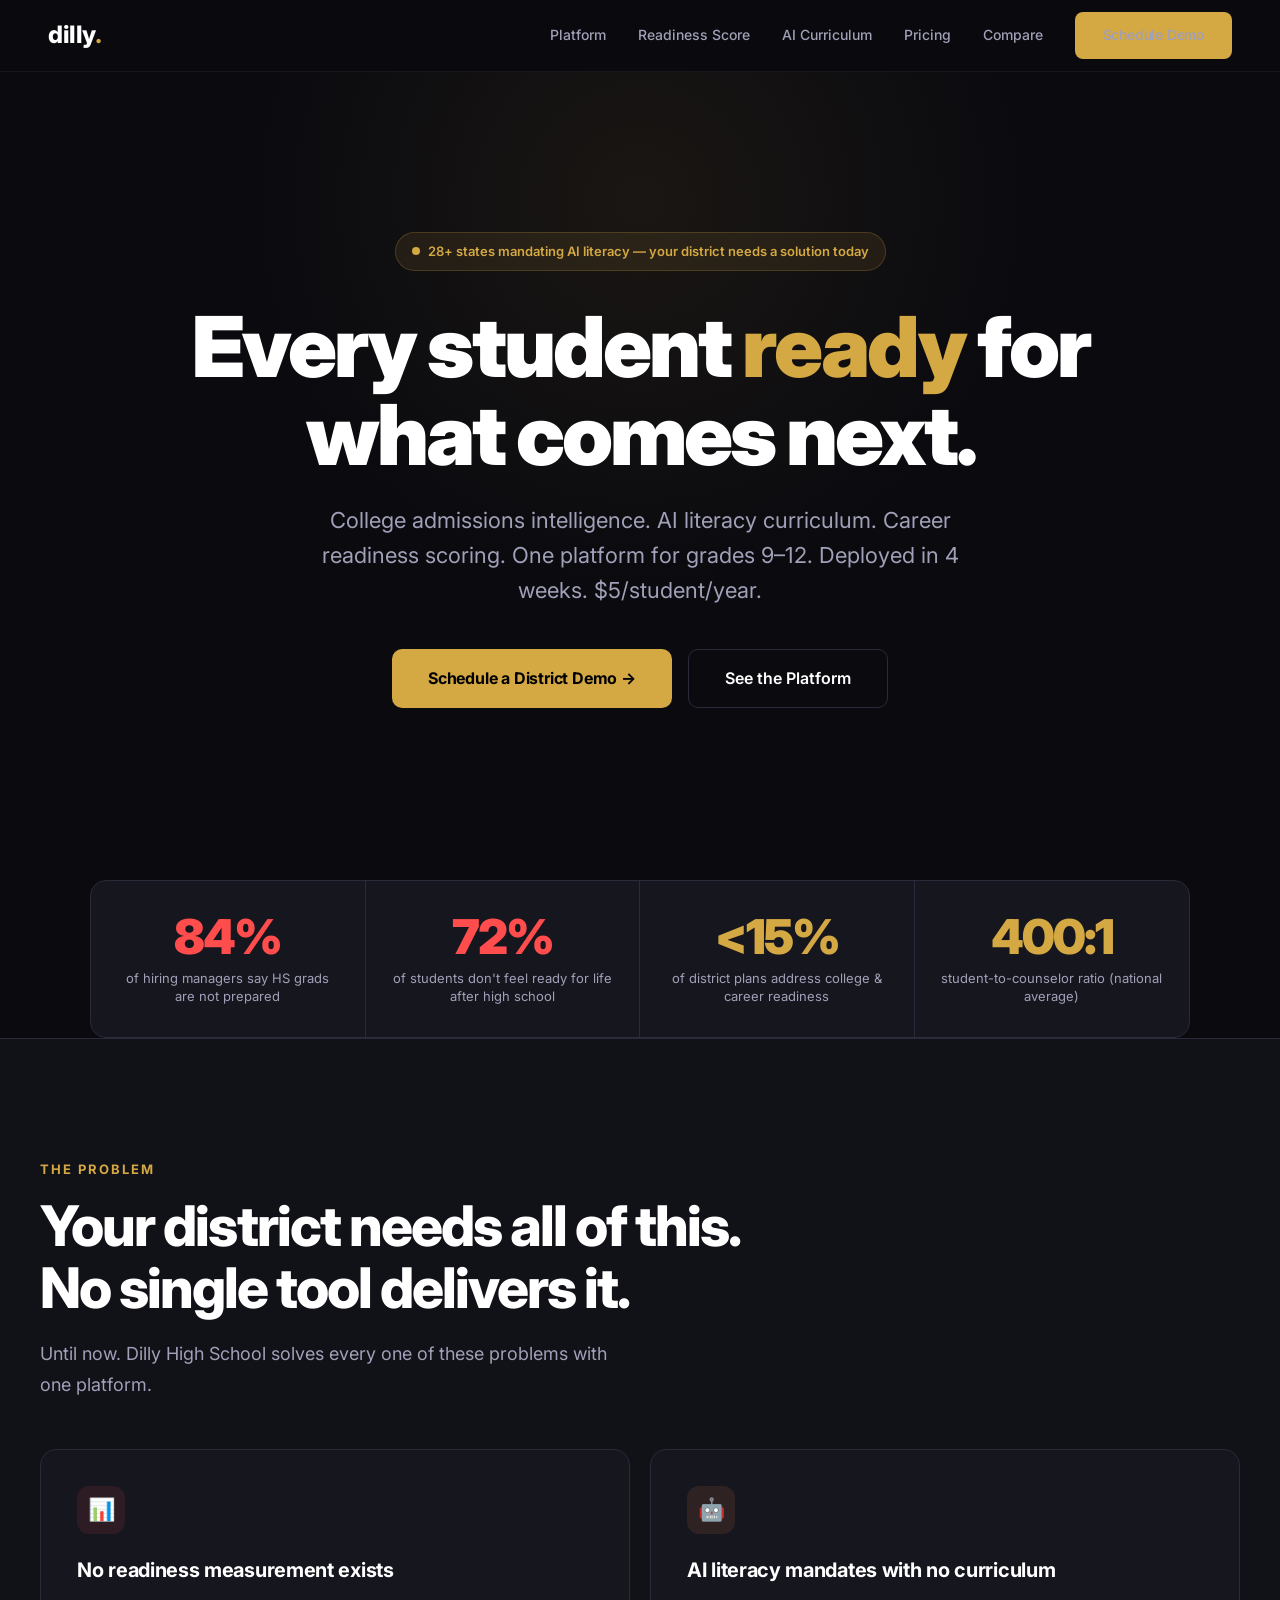
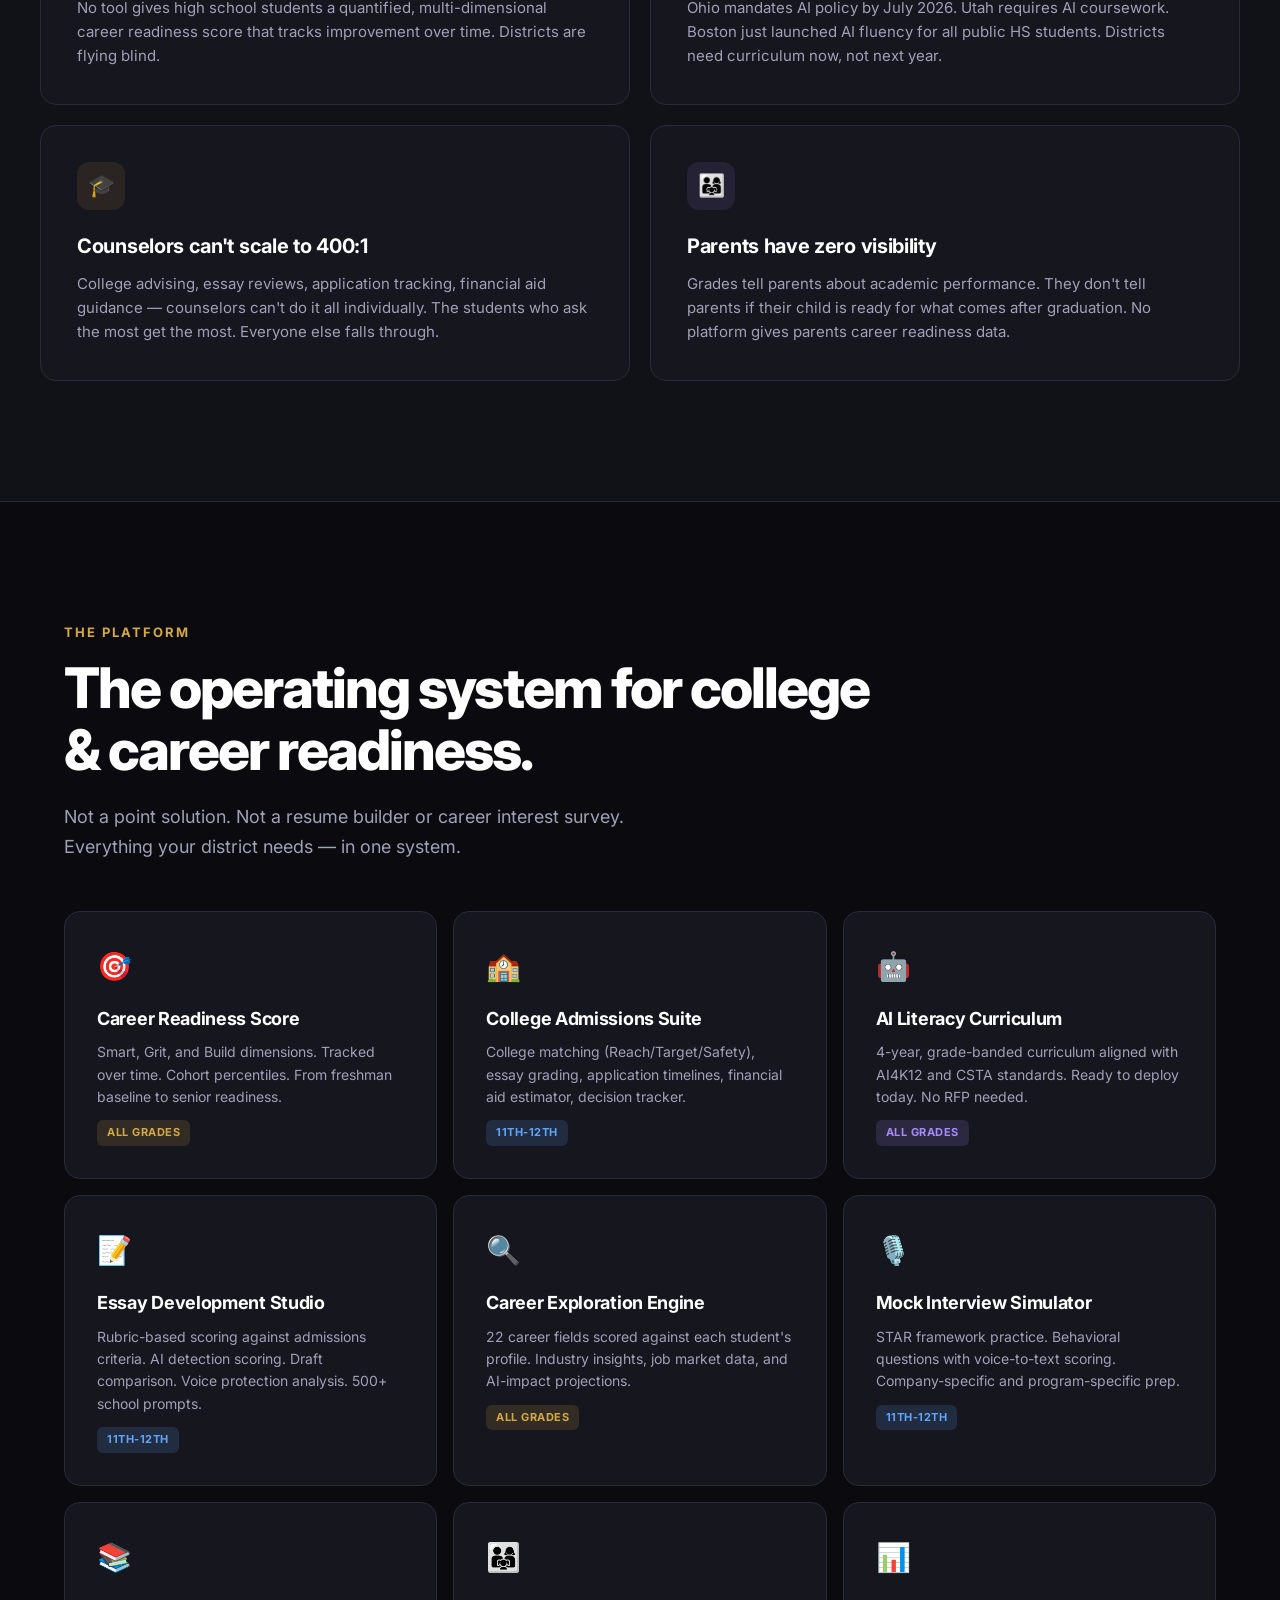
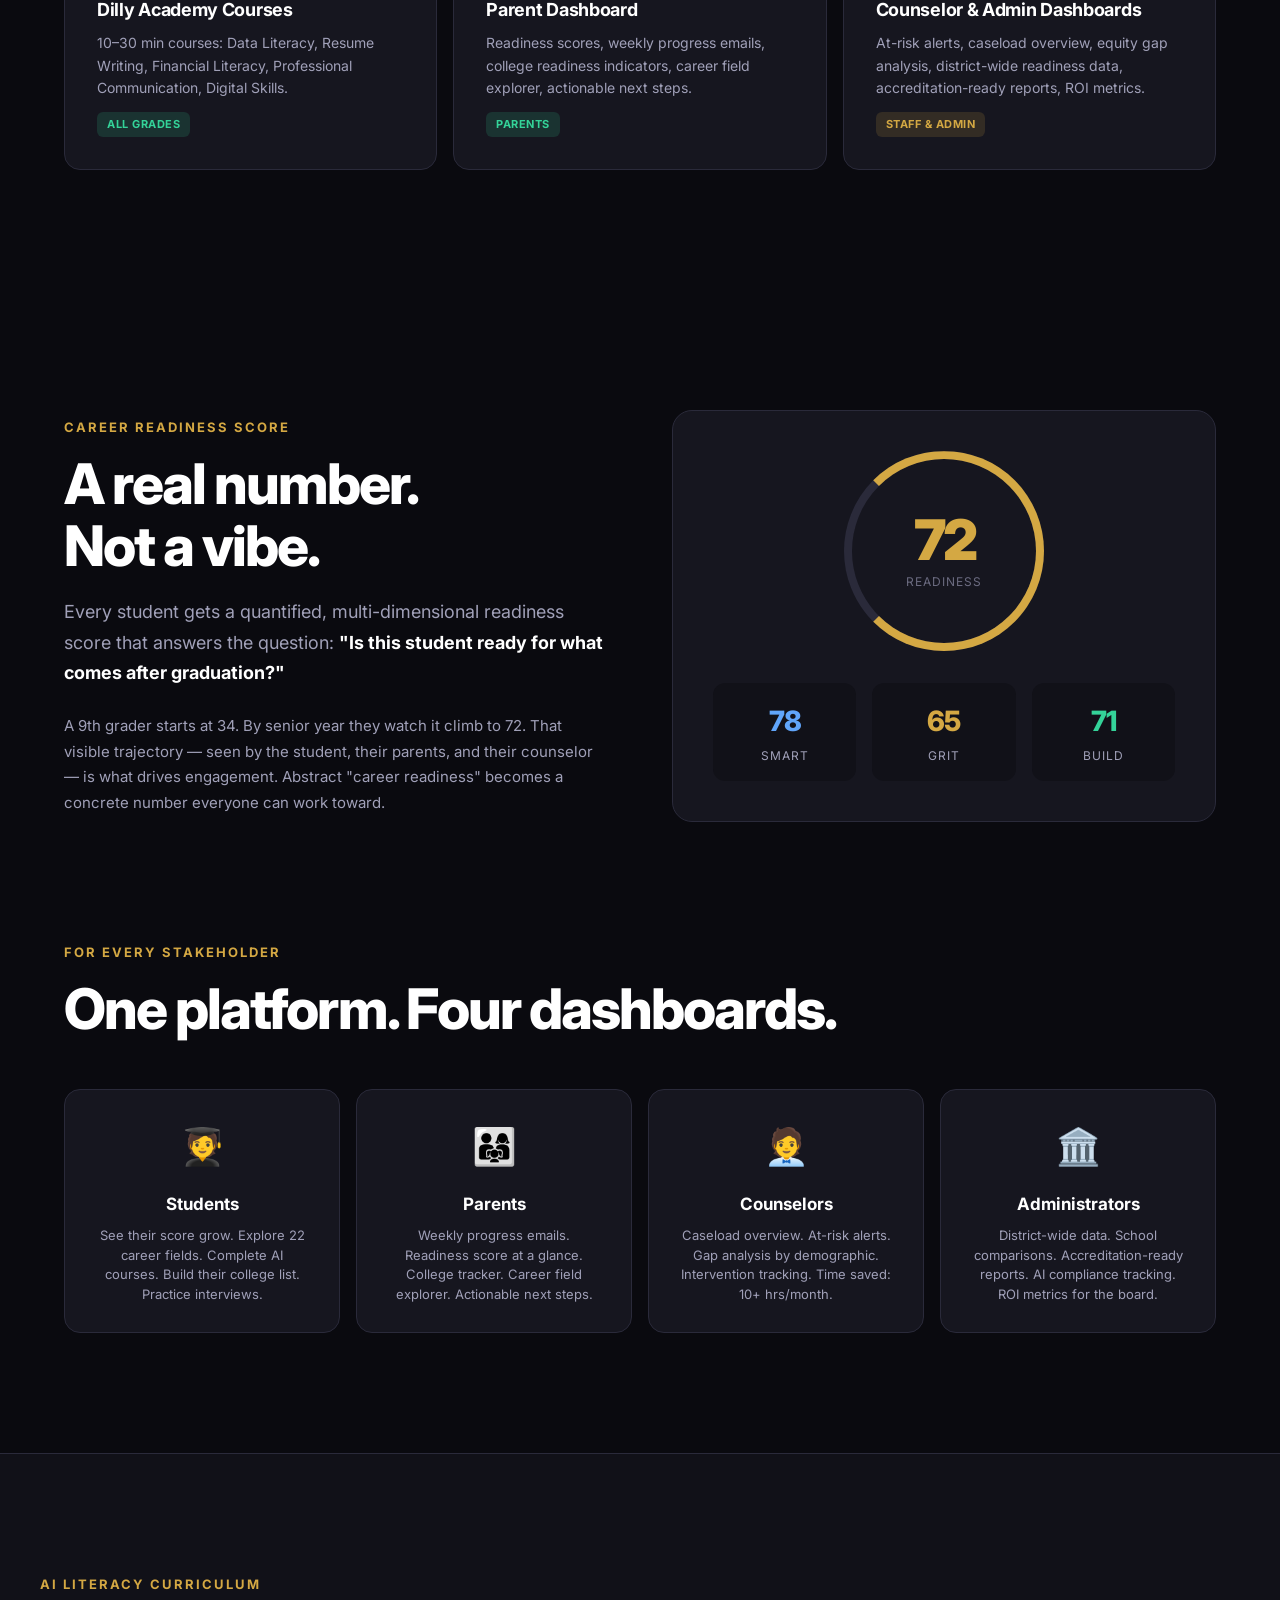
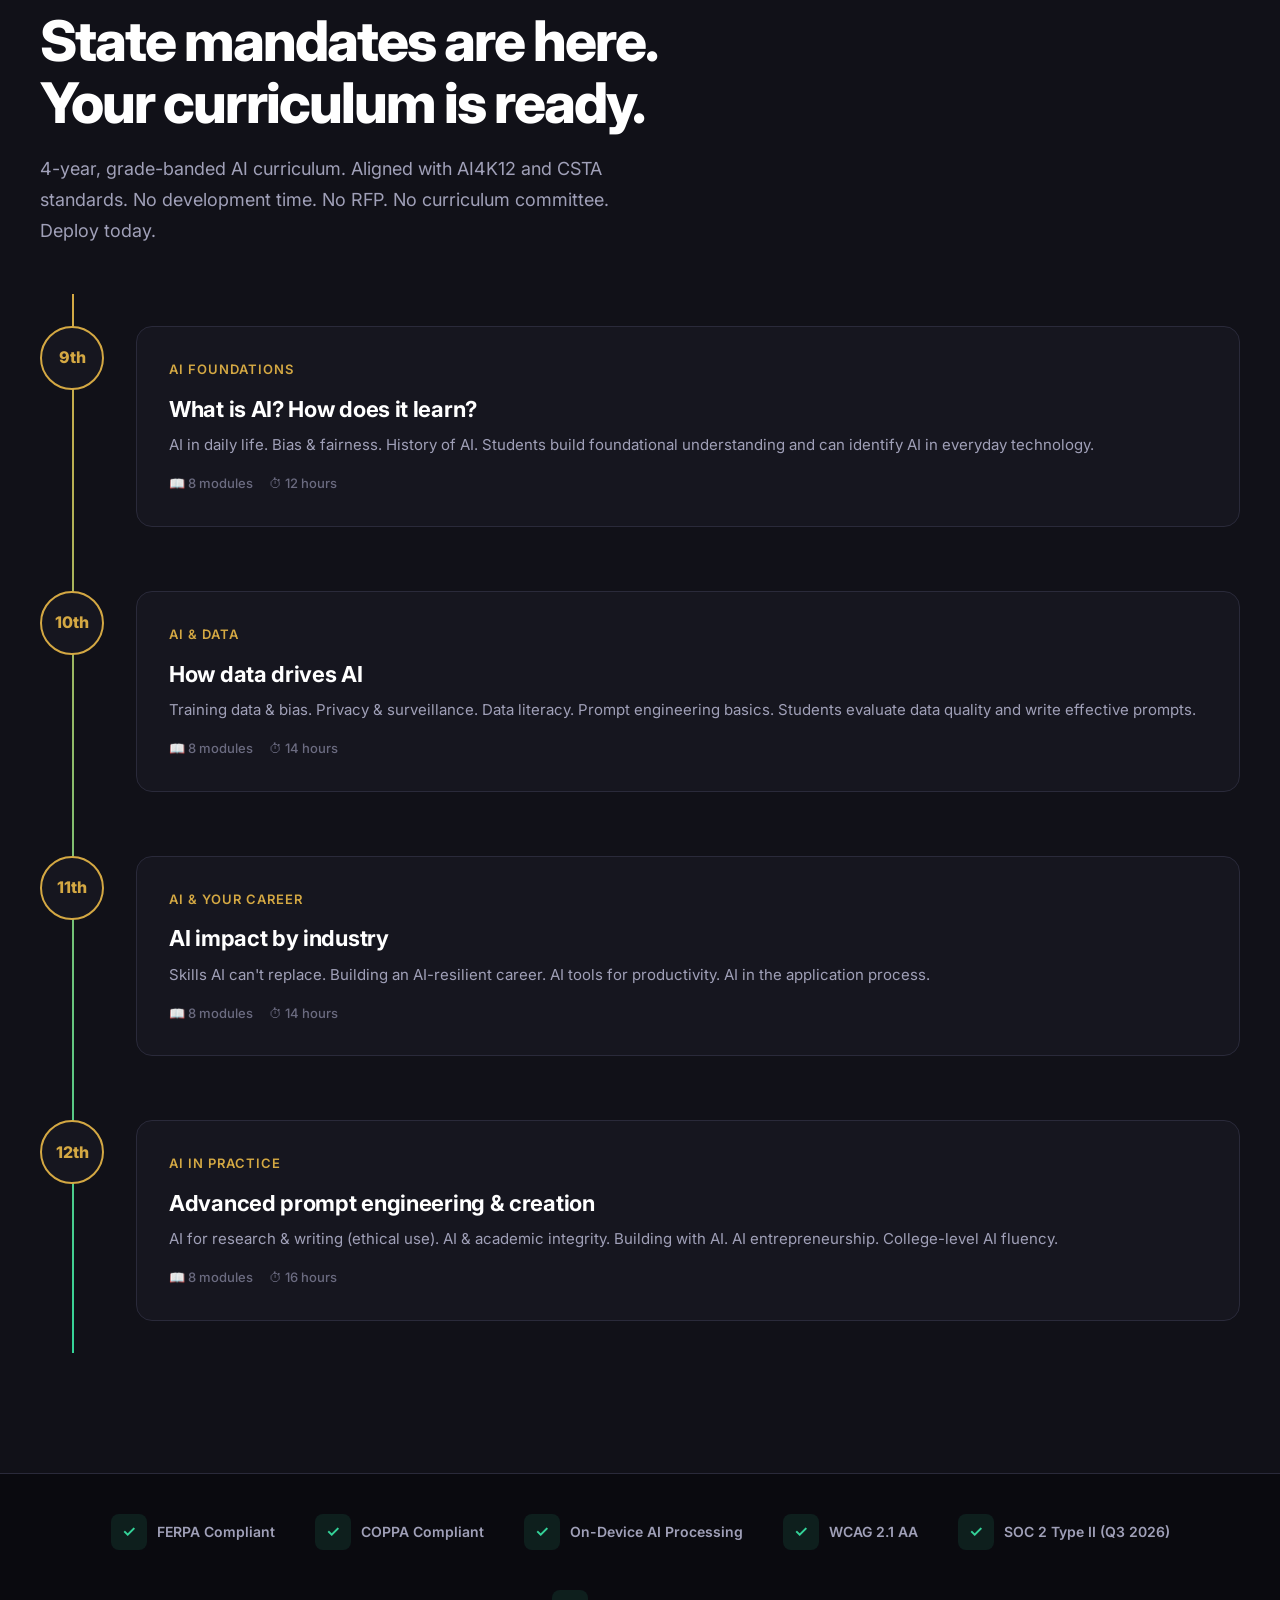
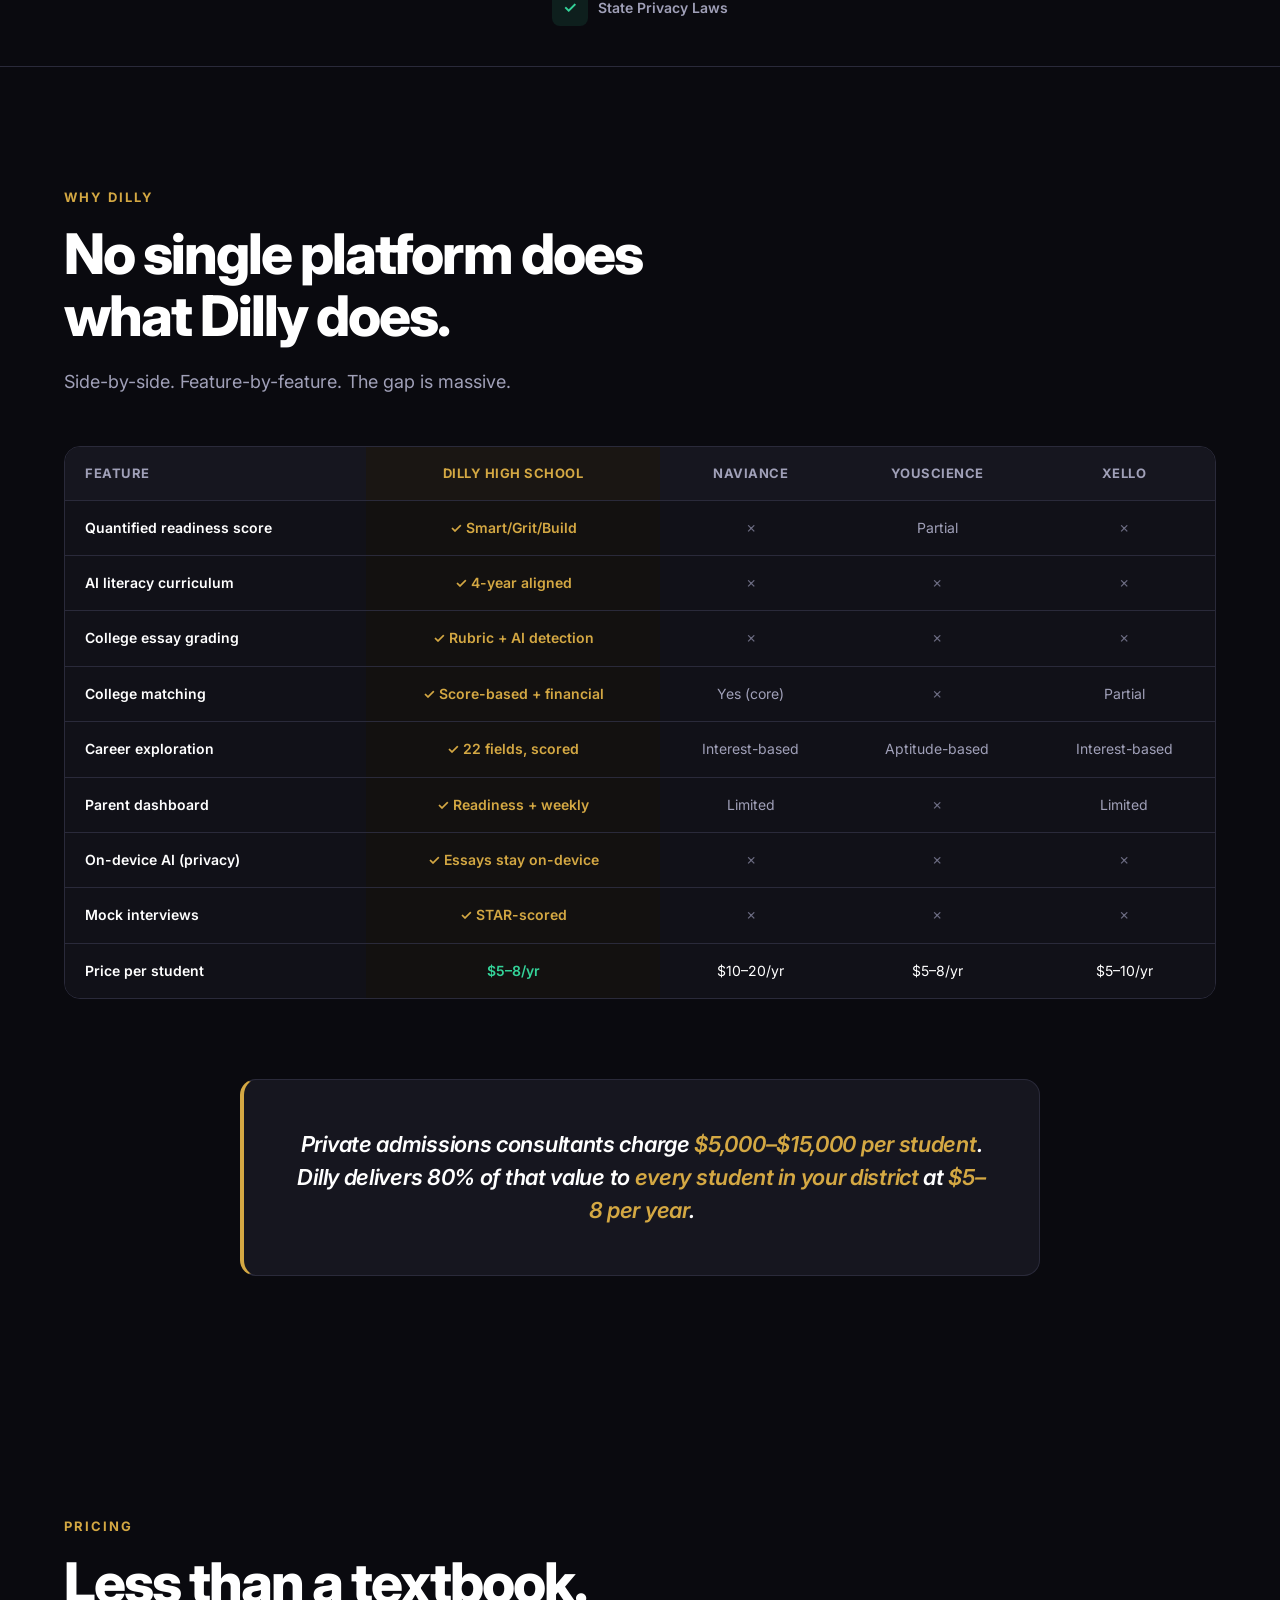
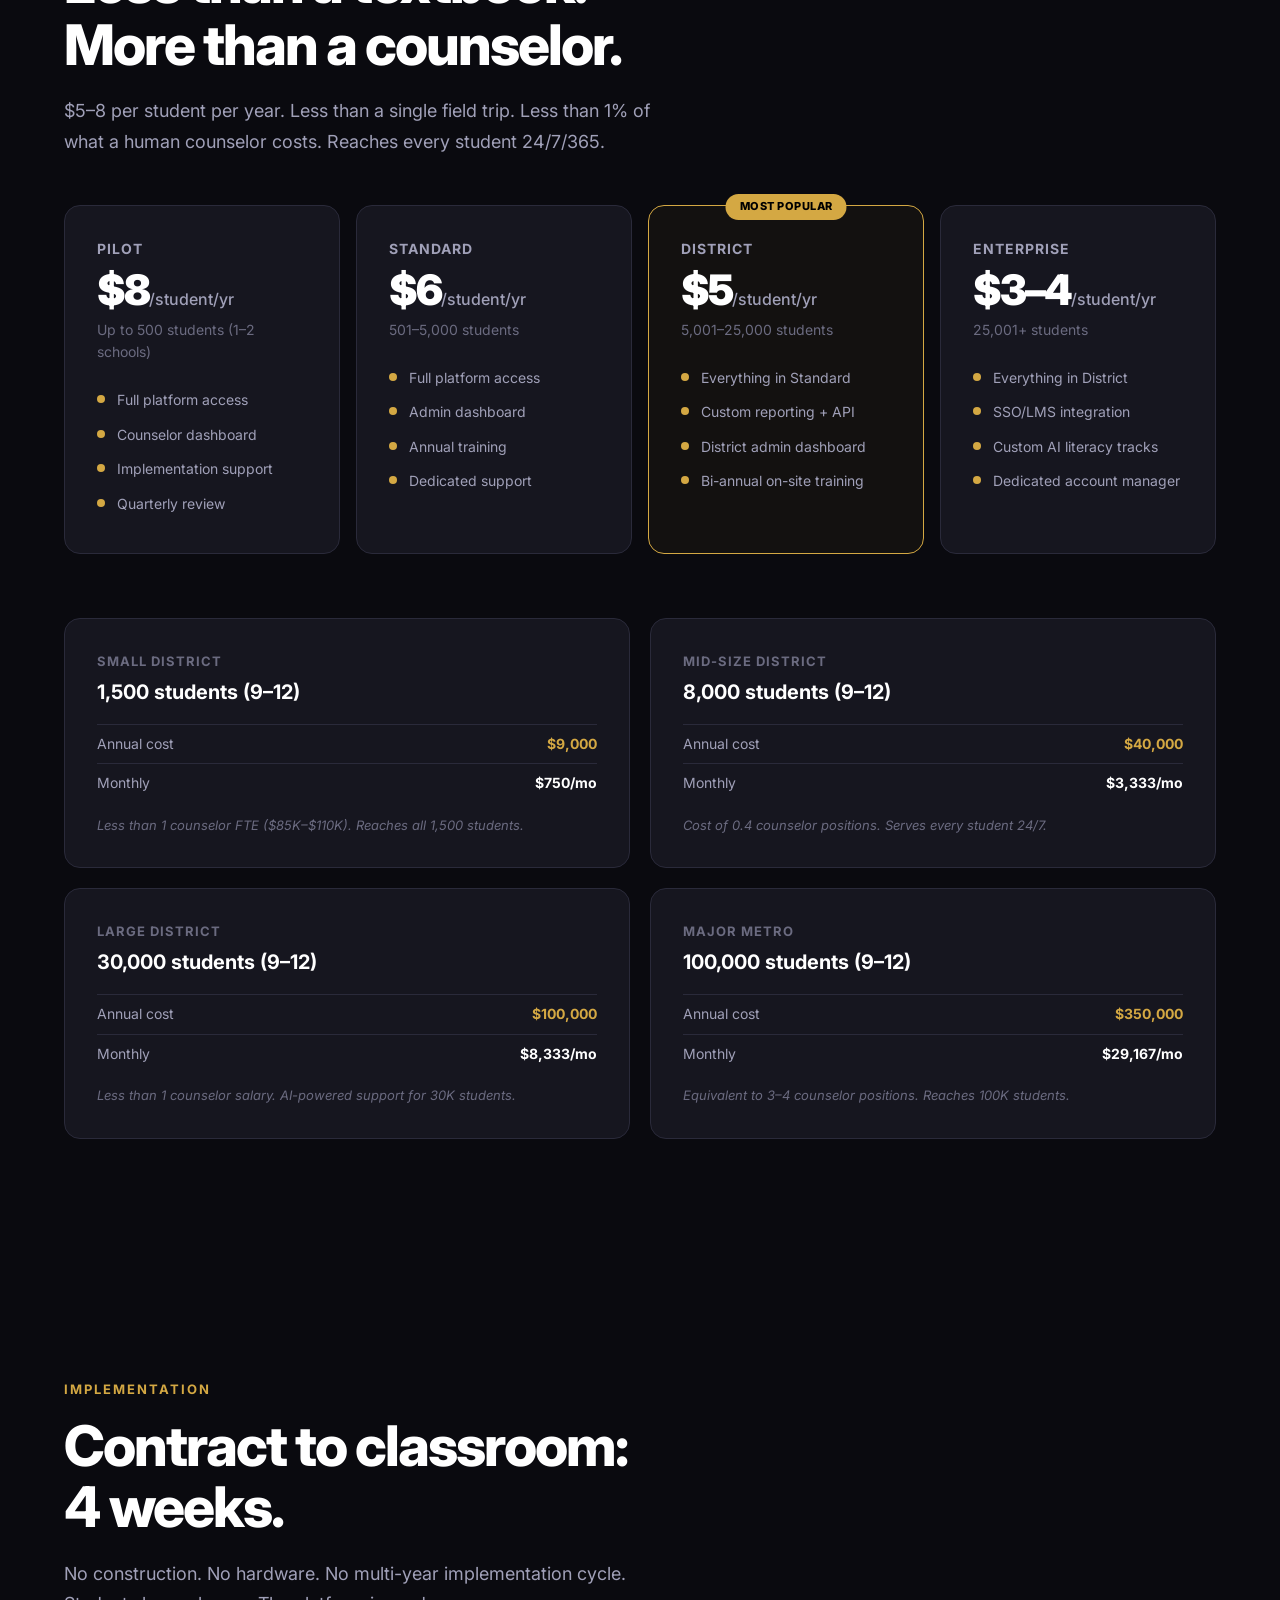
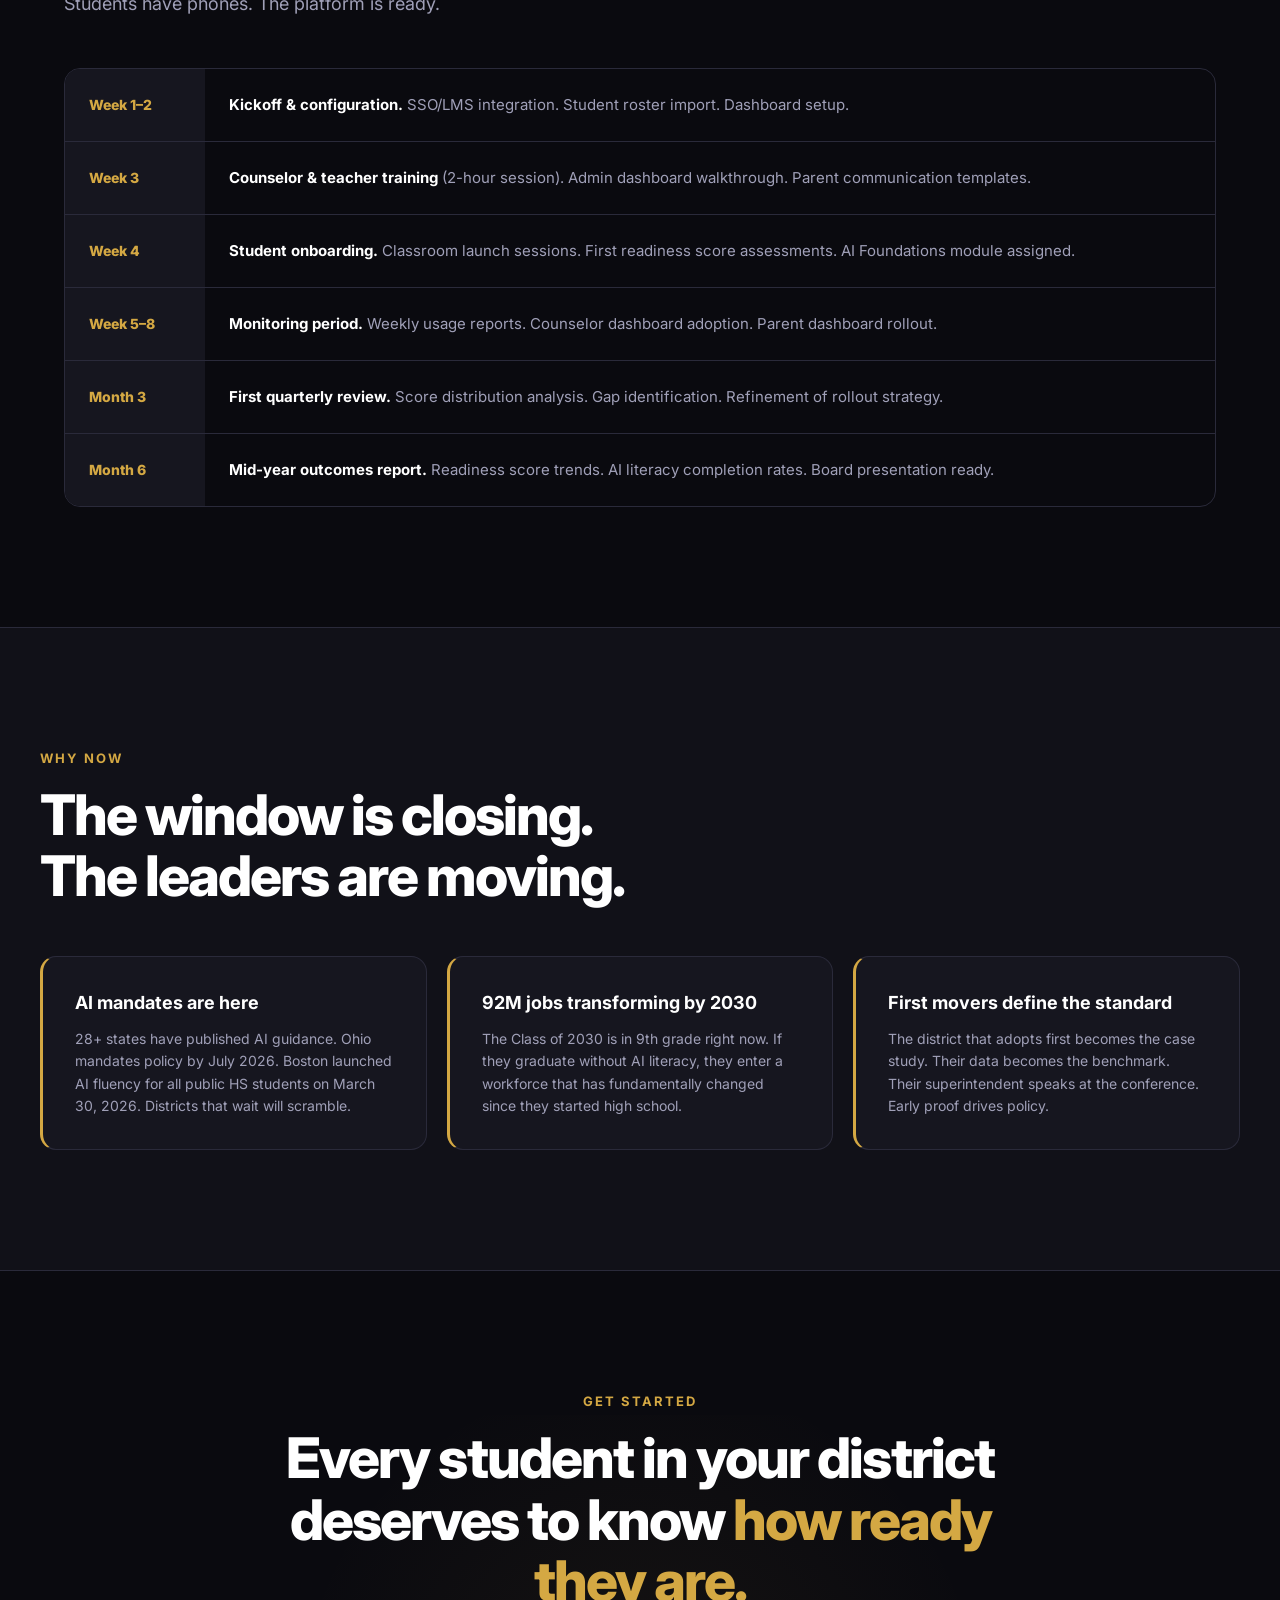
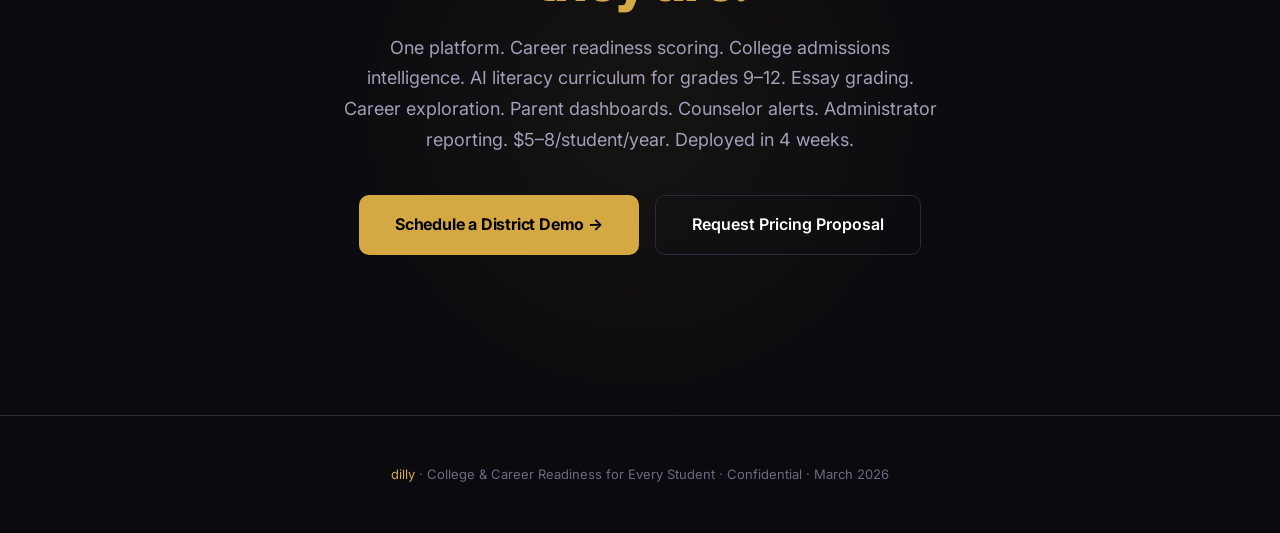
==== index.html @ 872e8ff1 "Initial commit: Dilly High School district sales landing page Full single-page sales site targeting " ====
<!DOCTYPE html>
<html lang="en">
<head>
    <meta charset="UTF-8">
    <meta name="viewport" content="width=device-width, initial-scale=1.0">
    <title>Dilly High School | College & Career Readiness for Every Student</title>
    <link rel="preconnect" href="https://fonts.googleapis.com">
    <link rel="preconnect" href="https://fonts.gstatic.com" crossorigin>
    <link href="https://fonts.googleapis.com/css2?family=Inter:wght@300;400;500;600;700;800;900&display=swap" rel="stylesheet">
    <style>
        *, *::before, *::after { margin: 0; padding: 0; box-sizing: border-box; }

        :root {
            --gold: #D4A843;
            --gold-light: #E8C96A;
            --gold-dark: #B8912E;
            --bg-primary: #0A0A0F;
            --bg-secondary: #111118;
            --bg-card: #16161F;
            --bg-card-hover: #1C1C28;
            --text-primary: #FFFFFF;
            --text-secondary: #A0A0B8;
            --text-muted: #6B6B80;
            --border: #2A2A3A;
            --red: #FF4D4D;
            --green: #34D399;
            --blue: #60A5FA;
            --purple: #A78BFA;
        }

        html { scroll-behavior: smooth; }

        body {
            font-family: 'Inter', -apple-system, BlinkMacSystemFont, sans-serif;
            background: var(--bg-primary);
            color: var(--text-primary);
            line-height: 1.6;
            overflow-x: hidden;
            -webkit-font-smoothing: antialiased;
        }

        /* ===== NAVBAR ===== */
        nav {
            position: fixed;
            top: 0;
            left: 0;
            right: 0;
            z-index: 1000;
            padding: 0 48px;
            height: 72px;
            display: flex;
            align-items: center;
            justify-content: space-between;
            background: rgba(10, 10, 15, 0.85);
            backdrop-filter: blur(20px);
            border-bottom: 1px solid rgba(255,255,255,0.05);
            transition: all 0.3s;
        }
        nav.scrolled { background: rgba(10, 10, 15, 0.95); box-shadow: 0 4px 30px rgba(0,0,0,0.3); }
        .nav-logo {
            font-size: 24px;
            font-weight: 800;
            letter-spacing: -0.5px;
            color: var(--text-primary);
            text-decoration: none;
        }
        .nav-logo span { color: var(--gold); }
        .nav-links { display: flex; gap: 32px; align-items: center; }
        .nav-links a {
            color: var(--text-secondary);
            text-decoration: none;
            font-size: 14px;
            font-weight: 500;
            transition: color 0.2s;
        }
        .nav-links a:hover { color: var(--text-primary); }

        .btn-primary {
            background: var(--gold);
            color: #000;
            padding: 12px 28px;
            border-radius: 8px;
            font-weight: 700;
            font-size: 14px;
            text-decoration: none;
            display: inline-flex;
            align-items: center;
            gap: 8px;
            transition: all 0.25s;
            border: none;
            cursor: pointer;
            letter-spacing: -0.2px;
        }
        .btn-primary:hover { background: var(--gold-light); transform: translateY(-1px); box-shadow: 0 8px 30px rgba(212, 168, 67, 0.3); }
        .btn-secondary {
            background: transparent;
            color: var(--text-primary);
            padding: 12px 28px;
            border-radius: 8px;
            font-weight: 600;
            font-size: 14px;
            text-decoration: none;
            display: inline-flex;
            align-items: center;
            gap: 8px;
            border: 1px solid var(--border);
            transition: all 0.25s;
            cursor: pointer;
        }
        .btn-secondary:hover { border-color: var(--gold); color: var(--gold); }
        .btn-large { padding: 16px 36px; font-size: 16px; border-radius: 10px; }

        /* ===== HERO ===== */
        .hero {
            min-height: 100vh;
            display: flex;
            flex-direction: column;
            justify-content: center;
            align-items: center;
            text-align: center;
            padding: 120px 24px 80px;
            position: relative;
            overflow: hidden;
        }
        .hero::before {
            content: '';
            position: absolute;
            top: -200px;
            left: 50%;
            transform: translateX(-50%);
            width: 800px;
            height: 800px;
            background: radial-gradient(circle, rgba(212, 168, 67, 0.08) 0%, transparent 70%);
            pointer-events: none;
        }
        .hero-badge {
            display: inline-flex;
            align-items: center;
            gap: 8px;
            padding: 8px 16px;
            border-radius: 100px;
            background: rgba(212, 168, 67, 0.1);
            border: 1px solid rgba(212, 168, 67, 0.2);
            color: var(--gold);
            font-size: 13px;
            font-weight: 600;
            margin-bottom: 32px;
            animation: fadeInUp 0.6s ease;
        }
        .hero-badge .pulse {
            width: 8px; height: 8px;
            background: var(--gold);
            border-radius: 50%;
            animation: pulse 2s infinite;
        }
        @keyframes pulse {
            0%, 100% { opacity: 1; }
            50% { opacity: 0.4; }
        }
        .hero h1 {
            font-size: clamp(48px, 7vw, 84px);
            font-weight: 900;
            line-height: 1.05;
            letter-spacing: -3px;
            max-width: 900px;
            animation: fadeInUp 0.6s ease 0.1s both;
        }
        .hero h1 .gold { color: var(--gold); }
        .hero-sub {
            font-size: clamp(18px, 2.2vw, 22px);
            color: var(--text-secondary);
            max-width: 640px;
            margin: 24px auto 0;
            line-height: 1.6;
            font-weight: 400;
            animation: fadeInUp 0.6s ease 0.2s both;
        }
        .hero-ctas {
            display: flex;
            gap: 16px;
            margin-top: 40px;
            animation: fadeInUp 0.6s ease 0.3s both;
        }

        @keyframes fadeInUp {
            from { opacity: 0; transform: translateY(20px); }
            to { opacity: 1; transform: translateY(0); }
        }

        /* ===== CRISIS STATS BAR ===== */
        .crisis-bar {
            padding: 0 24px;
            margin-top: -20px;
            position: relative;
            z-index: 10;
            animation: fadeInUp 0.6s ease 0.4s both;
        }
        .crisis-bar-inner {
            max-width: 1100px;
            margin: 0 auto;
            display: grid;
            grid-template-columns: repeat(4, 1fr);
            background: var(--bg-card);
            border-radius: 16px;
            border: 1px solid var(--border);
            overflow: hidden;
        }
        .crisis-stat {
            padding: 32px 24px;
            text-align: center;
            border-right: 1px solid var(--border);
            position: relative;
        }
        .crisis-stat:last-child { border-right: none; }
        .crisis-stat .number {
            font-size: 48px;
            font-weight: 900;
            color: var(--gold);
            letter-spacing: -2px;
            line-height: 1;
        }
        .crisis-stat .number.red { color: var(--red); }
        .crisis-stat .label {
            font-size: 13px;
            color: var(--text-secondary);
            margin-top: 8px;
            line-height: 1.4;
        }

        /* ===== SECTION STYLES ===== */
        section {
            padding: 120px 24px;
            max-width: 1200px;
            margin: 0 auto;
        }
        .section-label {
            font-size: 13px;
            font-weight: 700;
            text-transform: uppercase;
            letter-spacing: 2px;
            color: var(--gold);
            margin-bottom: 16px;
        }
        .section-title {
            font-size: clamp(36px, 5vw, 56px);
            font-weight: 800;
            letter-spacing: -2px;
            line-height: 1.1;
            margin-bottom: 20px;
        }
        .section-desc {
            font-size: 18px;
            color: var(--text-secondary);
            max-width: 600px;
            line-height: 1.7;
        }

        /* ===== PROBLEM SECTION ===== */
        .problem-section {
            background: var(--bg-secondary);
            padding: 120px 24px;
            max-width: 100%;
            border-top: 1px solid var(--border);
            border-bottom: 1px solid var(--border);
        }
        .problem-inner {
            max-width: 1200px;
            margin: 0 auto;
        }
        .problem-grid {
            display: grid;
            grid-template-columns: repeat(2, 1fr);
            gap: 20px;
            margin-top: 48px;
        }
        .problem-card {
            background: var(--bg-card);
            border: 1px solid var(--border);
            border-radius: 16px;
            padding: 36px;
            transition: all 0.3s;
        }
        .problem-card:hover {
            border-color: rgba(212, 168, 67, 0.3);
            transform: translateY(-2px);
        }
        .problem-card .icon {
            width: 48px;
            height: 48px;
            border-radius: 12px;
            display: flex;
            align-items: center;
            justify-content: center;
            font-size: 22px;
            margin-bottom: 20px;
        }
        .problem-card .icon.red { background: rgba(255, 77, 77, 0.1); }
        .problem-card .icon.orange { background: rgba(251, 146, 60, 0.1); }
        .problem-card .icon.yellow { background: rgba(212, 168, 67, 0.1); }
        .problem-card .icon.purple { background: rgba(167, 139, 250, 0.1); }
        .problem-card h3 {
            font-size: 20px;
            font-weight: 700;
            margin-bottom: 10px;
            letter-spacing: -0.3px;
        }
        .problem-card p {
            color: var(--text-secondary);
            font-size: 15px;
            line-height: 1.6;
        }

        /* ===== PLATFORM OVERVIEW ===== */
        .platform-grid {
            display: grid;
            grid-template-columns: repeat(3, 1fr);
            gap: 16px;
            margin-top: 48px;
        }
        .platform-card {
            background: var(--bg-card);
            border: 1px solid var(--border);
            border-radius: 16px;
            padding: 32px;
            transition: all 0.3s;
            position: relative;
            overflow: hidden;
        }
        .platform-card::before {
            content: '';
            position: absolute;
            top: 0;
            left: 0;
            right: 0;
            height: 3px;
            background: var(--gold);
            transform: scaleX(0);
            transform-origin: left;
            transition: transform 0.4s;
        }
        .platform-card:hover::before { transform: scaleX(1); }
        .platform-card:hover {
            border-color: rgba(212, 168, 67, 0.2);
            background: var(--bg-card-hover);
        }
        .platform-card .card-icon {
            font-size: 28px;
            margin-bottom: 16px;
            display: block;
        }
        .platform-card h3 {
            font-size: 18px;
            font-weight: 700;
            margin-bottom: 8px;
            letter-spacing: -0.3px;
        }
        .platform-card p {
            font-size: 14px;
            color: var(--text-secondary);
            line-height: 1.6;
        }
        .platform-card .badge {
            display: inline-block;
            padding: 4px 10px;
            border-radius: 6px;
            font-size: 11px;
            font-weight: 700;
            text-transform: uppercase;
            letter-spacing: 0.5px;
            margin-top: 12px;
        }
        .badge-gold { background: rgba(212, 168, 67, 0.15); color: var(--gold); }
        .badge-green { background: rgba(52, 211, 153, 0.15); color: var(--green); }
        .badge-blue { background: rgba(96, 165, 250, 0.15); color: var(--blue); }
        .badge-purple { background: rgba(167, 139, 250, 0.15); color: var(--purple); }

        /* ===== READINESS SCORE SECTION ===== */
        .score-section {
            display: grid;
            grid-template-columns: 1fr 1fr;
            gap: 64px;
            align-items: center;
        }
        .score-visual {
            background: var(--bg-card);
            border: 1px solid var(--border);
            border-radius: 20px;
            padding: 40px;
            position: relative;
        }
        .score-ring {
            width: 200px;
            height: 200px;
            border-radius: 50%;
            border: 8px solid var(--border);
            display: flex;
            align-items: center;
            justify-content: center;
            flex-direction: column;
            margin: 0 auto 32px;
            position: relative;
        }
        .score-ring::before {
            content: '';
            position: absolute;
            inset: -8px;
            border-radius: 50%;
            border: 8px solid transparent;
            border-top-color: var(--gold);
            border-right-color: var(--gold);
            border-bottom-color: var(--gold);
            animation: scoreRotate 2s ease-in-out forwards;
        }
        @keyframes scoreRotate {
            from { clip-path: polygon(50% 0, 50% 0, 50% 50%, 50% 50%); }
            to { clip-path: polygon(50% 0, 100% 0, 100% 100%, 0 100%, 0 0, 50% 0); }
        }
        .score-ring .score-number {
            font-size: 56px;
            font-weight: 900;
            color: var(--gold);
            letter-spacing: -3px;
            line-height: 1;
        }
        .score-ring .score-label {
            font-size: 12px;
            color: var(--text-muted);
            text-transform: uppercase;
            letter-spacing: 1px;
            margin-top: 4px;
        }
        .score-dimensions {
            display: grid;
            grid-template-columns: repeat(3, 1fr);
            gap: 16px;
        }
        .score-dim {
            text-align: center;
            padding: 16px;
            background: var(--bg-secondary);
            border-radius: 12px;
        }
        .score-dim .dim-value {
            font-size: 28px;
            font-weight: 800;
            letter-spacing: -1px;
        }
        .score-dim .dim-name {
            font-size: 12px;
            color: var(--text-secondary);
            text-transform: uppercase;
            letter-spacing: 1px;
            margin-top: 2px;
        }
        .dim-smart .dim-value { color: var(--blue); }
        .dim-grit .dim-value { color: var(--gold); }
        .dim-build .dim-value { color: var(--green); }

        /* ===== AI CURRICULUM SECTION ===== */
        .curriculum-section {
            background: var(--bg-secondary);
            padding: 120px 24px;
            max-width: 100%;
            border-top: 1px solid var(--border);
            border-bottom: 1px solid var(--border);
        }
        .curriculum-inner { max-width: 1200px; margin: 0 auto; }
        .curriculum-timeline {
            margin-top: 48px;
            display: flex;
            flex-direction: column;
            gap: 0;
            position: relative;
        }
        .curriculum-timeline::before {
            content: '';
            position: absolute;
            left: 32px;
            top: 0;
            bottom: 0;
            width: 2px;
            background: linear-gradient(to bottom, var(--gold), var(--green));
        }
        .curriculum-year {
            display: grid;
            grid-template-columns: 64px 1fr;
            gap: 32px;
            padding: 32px 0;
            align-items: start;
        }
        .year-marker {
            width: 64px;
            height: 64px;
            border-radius: 50%;
            background: var(--bg-card);
            border: 2px solid var(--gold);
            display: flex;
            align-items: center;
            justify-content: center;
            font-weight: 800;
            font-size: 16px;
            color: var(--gold);
            position: relative;
            z-index: 2;
        }
        .year-content {
            background: var(--bg-card);
            border: 1px solid var(--border);
            border-radius: 16px;
            padding: 32px;
        }
        .year-content h3 {
            font-size: 22px;
            font-weight: 700;
            margin-bottom: 6px;
            letter-spacing: -0.3px;
        }
        .year-content .year-track {
            color: var(--gold);
            font-size: 13px;
            font-weight: 600;
            text-transform: uppercase;
            letter-spacing: 1px;
            margin-bottom: 12px;
        }
        .year-content p {
            color: var(--text-secondary);
            font-size: 15px;
            line-height: 1.6;
        }
        .year-content .year-meta {
            display: flex;
            gap: 16px;
            margin-top: 16px;
        }
        .year-meta span {
            display: inline-flex;
            align-items: center;
            gap: 6px;
            font-size: 13px;
            color: var(--text-muted);
            font-weight: 500;
        }

        /* ===== COMPARISON TABLE ===== */
        .comparison-wrap {
            margin-top: 48px;
            overflow-x: auto;
            border-radius: 16px;
            border: 1px solid var(--border);
        }
        .comparison-table {
            width: 100%;
            border-collapse: collapse;
            min-width: 800px;
        }
        .comparison-table th, .comparison-table td {
            padding: 16px 20px;
            text-align: center;
            font-size: 14px;
            border-bottom: 1px solid var(--border);
        }
        .comparison-table th {
            background: var(--bg-card);
            font-weight: 700;
            color: var(--text-secondary);
            font-size: 13px;
            text-transform: uppercase;
            letter-spacing: 0.5px;
        }
        .comparison-table th:first-child { text-align: left; }
        .comparison-table th.dilly-col {
            color: var(--gold);
            background: rgba(212, 168, 67, 0.08);
        }
        .comparison-table td { background: var(--bg-secondary); }
        .comparison-table td:first-child {
            text-align: left;
            font-weight: 600;
            color: var(--text-primary);
        }
        .comparison-table td.dilly-col {
            background: rgba(212, 168, 67, 0.04);
            font-weight: 600;
            color: var(--gold);
        }
        .comparison-table .check { color: var(--green); font-weight: 800; }
        .comparison-table .no { color: var(--text-muted); }
        .comparison-table .partial { color: var(--text-secondary); }
        .comparison-table tr:last-child td { border-bottom: none; }

        /* ===== PRICING SECTION ===== */
        .pricing-grid {
            display: grid;
            grid-template-columns: repeat(4, 1fr);
            gap: 16px;
            margin-top: 48px;
        }
        .pricing-card {
            background: var(--bg-card);
            border: 1px solid var(--border);
            border-radius: 16px;
            padding: 32px;
            transition: all 0.3s;
            position: relative;
        }
        .pricing-card.featured {
            border-color: var(--gold);
            background: rgba(212, 168, 67, 0.04);
        }
        .pricing-card.featured::after {
            content: 'MOST POPULAR';
            position: absolute;
            top: -12px;
            left: 50%;
            transform: translateX(-50%);
            background: var(--gold);
            color: #000;
            font-size: 11px;
            font-weight: 800;
            padding: 4px 14px;
            border-radius: 100px;
            letter-spacing: 0.5px;
        }
        .pricing-card .tier-name {
            font-size: 14px;
            font-weight: 700;
            text-transform: uppercase;
            letter-spacing: 1px;
            color: var(--text-secondary);
            margin-bottom: 8px;
        }
        .pricing-card .tier-price {
            font-size: 42px;
            font-weight: 900;
            letter-spacing: -2px;
            line-height: 1;
        }
        .pricing-card .tier-price span {
            font-size: 16px;
            font-weight: 500;
            color: var(--text-secondary);
            letter-spacing: 0;
        }
        .pricing-card .tier-range {
            font-size: 14px;
            color: var(--text-muted);
            margin-top: 8px;
            margin-bottom: 20px;
        }
        .pricing-card ul {
            list-style: none;
            padding: 0;
        }
        .pricing-card li {
            font-size: 14px;
            color: var(--text-secondary);
            padding: 6px 0;
            padding-left: 20px;
            position: relative;
        }
        .pricing-card li::before {
            content: '';
            position: absolute;
            left: 0;
            top: 12px;
            width: 8px;
            height: 8px;
            border-radius: 50%;
            background: var(--gold);
        }

        /* ===== COST COMPARISON ===== */
        .cost-examples {
            margin-top: 64px;
            display: grid;
            grid-template-columns: repeat(2, 1fr);
            gap: 20px;
        }
        .cost-card {
            background: var(--bg-card);
            border: 1px solid var(--border);
            border-radius: 16px;
            padding: 32px;
        }
        .cost-card .cost-district {
            font-size: 13px;
            font-weight: 700;
            text-transform: uppercase;
            letter-spacing: 1px;
            color: var(--text-muted);
            margin-bottom: 4px;
        }
        .cost-card .cost-students {
            font-size: 20px;
            font-weight: 700;
            margin-bottom: 16px;
        }
        .cost-row {
            display: flex;
            justify-content: space-between;
            padding: 8px 0;
            font-size: 14px;
            border-top: 1px solid var(--border);
        }
        .cost-row .cost-label { color: var(--text-secondary); }
        .cost-row .cost-value { font-weight: 700; }
        .cost-row .cost-value.gold { color: var(--gold); }
        .cost-comparison-note {
            font-size: 13px;
            color: var(--text-muted);
            margin-top: 12px;
            font-style: italic;
        }

        /* ===== TIMELINE SECTION ===== */
        .timeline-grid {
            margin-top: 48px;
            display: grid;
            gap: 0;
        }
        .timeline-row {
            display: grid;
            grid-template-columns: 140px 1fr;
            border-bottom: 1px solid var(--border);
        }
        .timeline-row:last-child { border-bottom: none; }
        .timeline-week {
            padding: 24px;
            font-weight: 800;
            color: var(--gold);
            font-size: 14px;
            background: var(--bg-card);
            display: flex;
            align-items: center;
        }
        .timeline-desc {
            padding: 24px;
            font-size: 15px;
            color: var(--text-secondary);
        }
        .timeline-desc strong { color: var(--text-primary); }

        /* ===== URGENCY / WHY NOW ===== */
        .urgency-section {
            background: var(--bg-secondary);
            padding: 120px 24px;
            max-width: 100%;
            border-top: 1px solid var(--border);
            border-bottom: 1px solid var(--border);
        }
        .urgency-inner { max-width: 1200px; margin: 0 auto; }
        .urgency-grid {
            display: grid;
            grid-template-columns: repeat(3, 1fr);
            gap: 20px;
            margin-top: 48px;
        }
        .urgency-card {
            background: var(--bg-card);
            border: 1px solid var(--border);
            border-radius: 16px;
            padding: 32px;
            border-left: 3px solid var(--gold);
        }
        .urgency-card h3 {
            font-size: 18px;
            font-weight: 700;
            margin-bottom: 10px;
        }
        .urgency-card p {
            font-size: 14px;
            color: var(--text-secondary);
            line-height: 1.6;
        }

        /* ===== COMPLIANCE STRIP ===== */
        .compliance-strip {
            display: flex;
            justify-content: center;
            gap: 40px;
            padding: 40px 24px;
            border-bottom: 1px solid var(--border);
            flex-wrap: wrap;
        }
        .compliance-item {
            display: flex;
            align-items: center;
            gap: 10px;
            font-size: 14px;
            font-weight: 600;
            color: var(--text-secondary);
        }
        .compliance-item .c-icon {
            width: 36px;
            height: 36px;
            border-radius: 8px;
            background: rgba(52, 211, 153, 0.1);
            display: flex;
            align-items: center;
            justify-content: center;
            color: var(--green);
            font-size: 16px;
        }

        /* ===== CTA SECTION ===== */
        .cta-section {
            text-align: center;
            padding: 120px 24px 160px;
            position: relative;
        }
        .cta-section::before {
            content: '';
            position: absolute;
            bottom: 0;
            left: 50%;
            transform: translateX(-50%);
            width: 800px;
            height: 600px;
            background: radial-gradient(circle, rgba(212, 168, 67, 0.06) 0%, transparent 70%);
            pointer-events: none;
        }
        .cta-section .section-title {
            max-width: 800px;
            margin: 0 auto 20px;
        }
        .cta-section .section-desc {
            max-width: 600px;
            margin: 0 auto 40px;
        }

        /* ===== STAKEHOLDER SECTION ===== */
        .stakeholder-grid {
            display: grid;
            grid-template-columns: repeat(4, 1fr);
            gap: 16px;
            margin-top: 48px;
        }
        .stakeholder-card {
            background: var(--bg-card);
            border: 1px solid var(--border);
            border-radius: 16px;
            padding: 28px;
            text-align: center;
            transition: all 0.3s;
        }
        .stakeholder-card:hover { border-color: rgba(212, 168, 67, 0.3); }
        .stakeholder-card .s-icon {
            font-size: 36px;
            margin-bottom: 16px;
        }
        .stakeholder-card h3 {
            font-size: 17px;
            font-weight: 700;
            margin-bottom: 8px;
        }
        .stakeholder-card p {
            font-size: 13px;
            color: var(--text-secondary);
            line-height: 1.5;
        }

        /* ===== QUOTE BLOCK ===== */
        .quote-block {
            max-width: 800px;
            margin: 80px auto 0;
            padding: 48px;
            background: var(--bg-card);
            border: 1px solid var(--border);
            border-left: 4px solid var(--gold);
            border-radius: 16px;
            text-align: center;
        }
        .quote-block p {
            font-size: 22px;
            font-weight: 600;
            font-style: italic;
            line-height: 1.5;
            letter-spacing: -0.3px;
            color: var(--text-primary);
        }
        .quote-block .quote-gold { color: var(--gold); }

        /* ===== FOOTER ===== */
        footer {
            padding: 48px 24px;
            text-align: center;
            border-top: 1px solid var(--border);
        }
        footer p {
            color: var(--text-muted);
            font-size: 13px;
        }
        footer a { color: var(--gold); text-decoration: none; }

        /* ===== MOBILE HAMBURGER ===== */
        .mobile-toggle {
            display: none;
            background: none;
            border: none;
            color: var(--text-primary);
            font-size: 24px;
            cursor: pointer;
        }

        /* ===== SCROLL ANIMATIONS ===== */
        .reveal {
            opacity: 0;
            transform: translateY(30px);
            transition: all 0.7s cubic-bezier(0.16, 1, 0.3, 1);
        }
        .reveal.visible {
            opacity: 1;
            transform: translateY(0);
        }

        /* ===== RESPONSIVE ===== */
        @media (max-width: 1024px) {
            .platform-grid { grid-template-columns: repeat(2, 1fr); }
            .pricing-grid { grid-template-columns: repeat(2, 1fr); }
            .urgency-grid { grid-template-columns: 1fr; }
            .stakeholder-grid { grid-template-columns: repeat(2, 1fr); }
            .score-section { grid-template-columns: 1fr; }
        }
        @media (max-width: 768px) {
            nav { padding: 0 20px; }
            .nav-links { display: none; }
            .mobile-toggle { display: block; }
            .crisis-bar-inner { grid-template-columns: repeat(2, 1fr); }
            .crisis-stat:nth-child(2) { border-right: none; }
            .problem-grid { grid-template-columns: 1fr; }
            .platform-grid { grid-template-columns: 1fr; }
            .pricing-grid { grid-template-columns: 1fr; }
            .cost-examples { grid-template-columns: 1fr; }
            .stakeholder-grid { grid-template-columns: 1fr; }
            .hero-ctas { flex-direction: column; align-items: center; }
            .comparison-wrap { margin-left: -12px; margin-right: -12px; border-radius: 0; }
            section { padding: 80px 20px; }
        }
    </style>
</head>
<body>

<!-- ===== NAVIGATION ===== -->
<nav id="navbar">
    <a href="#" class="nav-logo">dilly<span>.</span></a>
    <div class="nav-links">
        <a href="#platform">Platform</a>
        <a href="#readiness">Readiness Score</a>
        <a href="#curriculum">AI Curriculum</a>
        <a href="#pricing">Pricing</a>
        <a href="#comparison">Compare</a>
        <a href="#cta" class="btn-primary">Schedule Demo</a>
    </div>
    <button class="mobile-toggle" onclick="document.querySelector('.nav-links').classList.toggle('show')">&#9776;</button>
</nav>

<!-- ===== HERO ===== -->
<section class="hero">
    <div class="hero-badge">
        <span class="pulse"></span>
        28+ states mandating AI literacy &mdash; your district needs a solution today
    </div>
    <h1>Every student <span class="gold">ready</span> for what comes next.</h1>
    <p class="hero-sub">
        College admissions intelligence. AI literacy curriculum. Career readiness scoring.
        One platform for grades 9&ndash;12. Deployed in 4 weeks. $5/student/year.
    </p>
    <div class="hero-ctas">
        <a href="#cta" class="btn-primary btn-large">Schedule a District Demo &rarr;</a>
        <a href="#platform" class="btn-secondary btn-large">See the Platform</a>
    </div>
</section>

<!-- ===== CRISIS STATS ===== -->
<div class="crisis-bar">
    <div class="crisis-bar-inner">
        <div class="crisis-stat">
            <div class="number red" data-target="84">0%</div>
            <div class="label">of hiring managers say HS grads are not prepared</div>
        </div>
        <div class="crisis-stat">
            <div class="number red" data-target="72">0%</div>
            <div class="label">of students don't feel ready for life after high school</div>
        </div>
        <div class="crisis-stat">
            <div class="number" data-target="15">&lt;0%</div>
            <div class="label">of district plans address college & career readiness</div>
        </div>
        <div class="crisis-stat">
            <div class="number">400:1</div>
            <div class="label">student-to-counselor ratio (national average)</div>
        </div>
    </div>
</div>

<!-- ===== WHAT DISTRICTS NEED ===== -->
<div class="problem-section">
    <div class="problem-inner">
        <div class="section-label reveal">The Problem</div>
        <h2 class="section-title reveal">Your district needs all of this.<br>No single tool delivers it.</h2>
        <p class="section-desc reveal">Until now. Dilly High School solves every one of these problems with one platform.</p>

        <div class="problem-grid">
            <div class="problem-card reveal">
                <div class="icon red">&#x1F4CA;</div>
                <h3>No readiness measurement exists</h3>
                <p>No tool gives high school students a quantified, multi-dimensional career readiness score that tracks improvement over time. Districts are flying blind.</p>
            </div>
            <div class="problem-card reveal">
                <div class="icon orange">&#x1F916;</div>
                <h3>AI literacy mandates with no curriculum</h3>
                <p>Ohio mandates AI policy by July 2026. Utah requires AI coursework. Boston just launched AI fluency for all public HS students. Districts need curriculum now, not next year.</p>
            </div>
            <div class="problem-card reveal">
                <div class="icon yellow">&#x1F393;</div>
                <h3>Counselors can't scale to 400:1</h3>
                <p>College advising, essay reviews, application tracking, financial aid guidance &mdash; counselors can't do it all individually. The students who ask the most get the most. Everyone else falls through.</p>
            </div>
            <div class="problem-card reveal">
                <div class="icon purple">&#x1F468;&#x200D;&#x1F469;&#x200D;&#x1F467;</div>
                <h3>Parents have zero visibility</h3>
                <p>Grades tell parents about academic performance. They don't tell parents if their child is ready for what comes after graduation. No platform gives parents career readiness data.</p>
            </div>
        </div>
    </div>
</div>

<!-- ===== PLATFORM OVERVIEW ===== -->
<section id="platform">
    <div class="section-label reveal">The Platform</div>
    <h2 class="section-title reveal">The operating system for college<br>& career readiness.</h2>
    <p class="section-desc reveal">Not a point solution. Not a resume builder or career interest survey. Everything your district needs &mdash; in one system.</p>

    <div class="platform-grid">
        <div class="platform-card reveal">
            <span class="card-icon">&#x1F3AF;</span>
            <h3>Career Readiness Score</h3>
            <p>Smart, Grit, and Build dimensions. Tracked over time. Cohort percentiles. From freshman baseline to senior readiness.</p>
            <span class="badge badge-gold">All Grades</span>
        </div>
        <div class="platform-card reveal">
            <span class="card-icon">&#x1F3EB;</span>
            <h3>College Admissions Suite</h3>
            <p>College matching (Reach/Target/Safety), essay grading, application timelines, financial aid estimator, decision tracker.</p>
            <span class="badge badge-blue">11th-12th</span>
        </div>
        <div class="platform-card reveal">
            <span class="card-icon">&#x1F916;</span>
            <h3>AI Literacy Curriculum</h3>
            <p>4-year, grade-banded curriculum aligned with AI4K12 and CSTA standards. Ready to deploy today. No RFP needed.</p>
            <span class="badge badge-purple">All Grades</span>
        </div>
        <div class="platform-card reveal">
            <span class="card-icon">&#x1F4DD;</span>
            <h3>Essay Development Studio</h3>
            <p>Rubric-based scoring against admissions criteria. AI detection scoring. Draft comparison. Voice protection analysis. 500+ school prompts.</p>
            <span class="badge badge-blue">11th-12th</span>
        </div>
        <div class="platform-card reveal">
            <span class="card-icon">&#x1F50D;</span>
            <h3>Career Exploration Engine</h3>
            <p>22 career fields scored against each student's profile. Industry insights, job market data, and AI-impact projections.</p>
            <span class="badge badge-gold">All Grades</span>
        </div>
        <div class="platform-card reveal">
            <span class="card-icon">&#x1F399;&#xFE0F;</span>
            <h3>Mock Interview Simulator</h3>
            <p>STAR framework practice. Behavioral questions with voice-to-text scoring. Company-specific and program-specific prep.</p>
            <span class="badge badge-blue">11th-12th</span>
        </div>
        <div class="platform-card reveal">
            <span class="card-icon">&#x1F4DA;</span>
            <h3>Dilly Academy Courses</h3>
            <p>10&ndash;30 min courses: Data Literacy, Resume Writing, Financial Literacy, Professional Communication, Digital Skills.</p>
            <span class="badge badge-green">All Grades</span>
        </div>
        <div class="platform-card reveal">
            <span class="card-icon">&#x1F468;&#x200D;&#x1F469;&#x200D;&#x1F467;</span>
            <h3>Parent Dashboard</h3>
            <p>Readiness scores, weekly progress emails, college readiness indicators, career field explorer, actionable next steps.</p>
            <span class="badge badge-green">Parents</span>
        </div>
        <div class="platform-card reveal">
            <span class="card-icon">&#x1F4CA;</span>
            <h3>Counselor & Admin Dashboards</h3>
            <p>At-risk alerts, caseload overview, equity gap analysis, district-wide readiness data, accreditation-ready reports, ROI metrics.</p>
            <span class="badge badge-gold">Staff & Admin</span>
        </div>
    </div>
</section>

<!-- ===== READINESS SCORE DEEP DIVE ===== -->
<section id="readiness">
    <div class="score-section">
        <div>
            <div class="section-label reveal">Career Readiness Score</div>
            <h2 class="section-title reveal">A real number.<br>Not a vibe.</h2>
            <p class="section-desc reveal" style="margin-bottom: 24px;">
                Every student gets a quantified, multi-dimensional readiness score that answers the question: <strong style="color: var(--text-primary);">"Is this student ready for what comes after graduation?"</strong>
            </p>
            <p class="section-desc reveal" style="font-size: 15px;">
                A 9th grader starts at 34. By senior year they watch it climb to 72. That visible trajectory &mdash; seen by the student, their parents, and their counselor &mdash; is what drives engagement. Abstract "career readiness" becomes a concrete number everyone can work toward.
            </p>
        </div>
        <div class="score-visual reveal">
            <div class="score-ring">
                <div class="score-number">72</div>
                <div class="score-label">Readiness</div>
            </div>
            <div class="score-dimensions">
                <div class="score-dim dim-smart">
                    <div class="dim-value">78</div>
                    <div class="dim-name">Smart</div>
                </div>
                <div class="score-dim dim-grit">
                    <div class="dim-value">65</div>
                    <div class="dim-name">Grit</div>
                </div>
                <div class="score-dim dim-build">
                    <div class="dim-value">71</div>
                    <div class="dim-name">Build</div>
                </div>
            </div>
        </div>
    </div>
</section>

<!-- ===== WHO SEES WHAT ===== -->
<section style="padding-top: 0;">
    <div class="section-label reveal">For Every Stakeholder</div>
    <h2 class="section-title reveal">One platform. Four dashboards.</h2>
    <div class="stakeholder-grid">
        <div class="stakeholder-card reveal">
            <div class="s-icon">&#x1F9D1;&#x200D;&#x1F393;</div>
            <h3>Students</h3>
            <p>See their score grow. Explore 22 career fields. Complete AI courses. Build their college list. Practice interviews.</p>
        </div>
        <div class="stakeholder-card reveal">
            <div class="s-icon">&#x1F468;&#x200D;&#x1F469;&#x200D;&#x1F467;</div>
            <h3>Parents</h3>
            <p>Weekly progress emails. Readiness score at a glance. College tracker. Career field explorer. Actionable next steps.</p>
        </div>
        <div class="stakeholder-card reveal">
            <div class="s-icon">&#x1F9D1;&#x200D;&#x1F4BC;</div>
            <h3>Counselors</h3>
            <p>Caseload overview. At-risk alerts. Gap analysis by demographic. Intervention tracking. Time saved: 10+ hrs/month.</p>
        </div>
        <div class="stakeholder-card reveal">
            <div class="s-icon">&#x1F3DB;&#xFE0F;</div>
            <h3>Administrators</h3>
            <p>District-wide data. School comparisons. Accreditation-ready reports. AI compliance tracking. ROI metrics for the board.</p>
        </div>
    </div>
</section>

<!-- ===== AI CURRICULUM ===== -->
<div class="curriculum-section" id="curriculum">
    <div class="curriculum-inner">
        <div class="section-label reveal">AI Literacy Curriculum</div>
        <h2 class="section-title reveal">State mandates are here.<br>Your curriculum is ready.</h2>
        <p class="section-desc reveal">4-year, grade-banded AI curriculum. Aligned with AI4K12 and CSTA standards. No development time. No RFP. No curriculum committee. Deploy today.</p>

        <div class="curriculum-timeline">
            <div class="curriculum-year reveal">
                <div class="year-marker">9th</div>
                <div class="year-content">
                    <div class="year-track">AI Foundations</div>
                    <h3>What is AI? How does it learn?</h3>
                    <p>AI in daily life. Bias & fairness. History of AI. Students build foundational understanding and can identify AI in everyday technology.</p>
                    <div class="year-meta">
                        <span>&#x1F4D6; 8 modules</span>
                        <span>&#x23F1; 12 hours</span>
                    </div>
                </div>
            </div>
            <div class="curriculum-year reveal">
                <div class="year-marker">10th</div>
                <div class="year-content">
                    <div class="year-track">AI & Data</div>
                    <h3>How data drives AI</h3>
                    <p>Training data & bias. Privacy & surveillance. Data literacy. Prompt engineering basics. Students evaluate data quality and write effective prompts.</p>
                    <div class="year-meta">
                        <span>&#x1F4D6; 8 modules</span>
                        <span>&#x23F1; 14 hours</span>
                    </div>
                </div>
            </div>
            <div class="curriculum-year reveal">
                <div class="year-marker">11th</div>
                <div class="year-content">
                    <div class="year-track">AI & Your Career</div>
                    <h3>AI impact by industry</h3>
                    <p>Skills AI can't replace. Building an AI-resilient career. AI tools for productivity. AI in the application process.</p>
                    <div class="year-meta">
                        <span>&#x1F4D6; 8 modules</span>
                        <span>&#x23F1; 14 hours</span>
                    </div>
                </div>
            </div>
            <div class="curriculum-year reveal">
                <div class="year-marker">12th</div>
                <div class="year-content">
                    <div class="year-track">AI in Practice</div>
                    <h3>Advanced prompt engineering & creation</h3>
                    <p>AI for research & writing (ethical use). AI & academic integrity. Building with AI. AI entrepreneurship. College-level AI fluency.</p>
                    <div class="year-meta">
                        <span>&#x1F4D6; 8 modules</span>
                        <span>&#x23F1; 16 hours</span>
                    </div>
                </div>
            </div>
        </div>
    </div>
</div>

<!-- ===== COMPLIANCE STRIP ===== -->
<div class="compliance-strip">
    <div class="compliance-item reveal">
        <div class="c-icon">&#x2713;</div>
        FERPA Compliant
    </div>
    <div class="compliance-item reveal">
        <div class="c-icon">&#x2713;</div>
        COPPA Compliant
    </div>
    <div class="compliance-item reveal">
        <div class="c-icon">&#x2713;</div>
        On-Device AI Processing
    </div>
    <div class="compliance-item reveal">
        <div class="c-icon">&#x2713;</div>
        WCAG 2.1 AA
    </div>
    <div class="compliance-item reveal">
        <div class="c-icon">&#x2713;</div>
        SOC 2 Type II (Q3 2026)
    </div>
    <div class="compliance-item reveal">
        <div class="c-icon">&#x2713;</div>
        State Privacy Laws
    </div>
</div>

<!-- ===== COMPARISON TABLE ===== -->
<section id="comparison">
    <div class="section-label reveal">Why Dilly</div>
    <h2 class="section-title reveal">No single platform does<br>what Dilly does.</h2>
    <p class="section-desc reveal">Side-by-side. Feature-by-feature. The gap is massive.</p>

    <div class="comparison-wrap reveal">
        <table class="comparison-table">
            <thead>
                <tr>
                    <th>Feature</th>
                    <th class="dilly-col">Dilly High School</th>
                    <th>Naviance</th>
                    <th>YouScience</th>
                    <th>Xello</th>
                </tr>
            </thead>
            <tbody>
                <tr>
                    <td>Quantified readiness score</td>
                    <td class="dilly-col check">&#x2713; Smart/Grit/Build</td>
                    <td class="no">&#x2717;</td>
                    <td class="partial">Partial</td>
                    <td class="no">&#x2717;</td>
                </tr>
                <tr>
                    <td>AI literacy curriculum</td>
                    <td class="dilly-col check">&#x2713; 4-year aligned</td>
                    <td class="no">&#x2717;</td>
                    <td class="no">&#x2717;</td>
                    <td class="no">&#x2717;</td>
                </tr>
                <tr>
                    <td>College essay grading</td>
                    <td class="dilly-col check">&#x2713; Rubric + AI detection</td>
                    <td class="no">&#x2717;</td>
                    <td class="no">&#x2717;</td>
                    <td class="no">&#x2717;</td>
                </tr>
                <tr>
                    <td>College matching</td>
                    <td class="dilly-col check">&#x2713; Score-based + financial</td>
                    <td class="partial">Yes (core)</td>
                    <td class="no">&#x2717;</td>
                    <td class="partial">Partial</td>
                </tr>
                <tr>
                    <td>Career exploration</td>
                    <td class="dilly-col check">&#x2713; 22 fields, scored</td>
                    <td class="partial">Interest-based</td>
                    <td class="partial">Aptitude-based</td>
                    <td class="partial">Interest-based</td>
                </tr>
                <tr>
                    <td>Parent dashboard</td>
                    <td class="dilly-col check">&#x2713; Readiness + weekly</td>
                    <td class="partial">Limited</td>
                    <td class="no">&#x2717;</td>
                    <td class="partial">Limited</td>
                </tr>
                <tr>
                    <td>On-device AI (privacy)</td>
                    <td class="dilly-col check">&#x2713; Essays stay on-device</td>
                    <td class="no">&#x2717;</td>
                    <td class="no">&#x2717;</td>
                    <td class="no">&#x2717;</td>
                </tr>
                <tr>
                    <td>Mock interviews</td>
                    <td class="dilly-col check">&#x2713; STAR-scored</td>
                    <td class="no">&#x2717;</td>
                    <td class="no">&#x2717;</td>
                    <td class="no">&#x2717;</td>
                </tr>
                <tr>
                    <td>Price per student</td>
                    <td class="dilly-col" style="color: var(--green);">$5&ndash;8/yr</td>
                    <td>$10&ndash;20/yr</td>
                    <td>$5&ndash;8/yr</td>
                    <td>$5&ndash;10/yr</td>
                </tr>
            </tbody>
        </table>
    </div>

    <div class="quote-block reveal">
        <p>Private admissions consultants charge <span class="quote-gold">$5,000&ndash;$15,000 per student</span>. Dilly delivers 80% of that value to <span class="quote-gold">every student in your district</span> at <span class="quote-gold">$5&ndash;8 per year</span>.</p>
    </div>
</section>

<!-- ===== PRICING ===== -->
<section id="pricing">
    <div class="section-label reveal">Pricing</div>
    <h2 class="section-title reveal">Less than a textbook.<br>More than a counselor.</h2>
    <p class="section-desc reveal">$5&ndash;8 per student per year. Less than a single field trip. Less than 1% of what a human counselor costs. Reaches every student 24/7/365.</p>

    <div class="pricing-grid">
        <div class="pricing-card reveal">
            <div class="tier-name">Pilot</div>
            <div class="tier-price">$8<span>/student/yr</span></div>
            <div class="tier-range">Up to 500 students (1&ndash;2 schools)</div>
            <ul>
                <li>Full platform access</li>
                <li>Counselor dashboard</li>
                <li>Implementation support</li>
                <li>Quarterly review</li>
            </ul>
        </div>
        <div class="pricing-card reveal">
            <div class="tier-name">Standard</div>
            <div class="tier-price">$6<span>/student/yr</span></div>
            <div class="tier-range">501&ndash;5,000 students</div>
            <ul>
                <li>Full platform access</li>
                <li>Admin dashboard</li>
                <li>Annual training</li>
                <li>Dedicated support</li>
            </ul>
        </div>
        <div class="pricing-card featured reveal">
            <div class="tier-name">District</div>
            <div class="tier-price">$5<span>/student/yr</span></div>
            <div class="tier-range">5,001&ndash;25,000 students</div>
            <ul>
                <li>Everything in Standard</li>
                <li>Custom reporting + API</li>
                <li>District admin dashboard</li>
                <li>Bi-annual on-site training</li>
            </ul>
        </div>
        <div class="pricing-card reveal">
            <div class="tier-name">Enterprise</div>
            <div class="tier-price">$3&ndash;4<span>/student/yr</span></div>
            <div class="tier-range">25,001+ students</div>
            <ul>
                <li>Everything in District</li>
                <li>SSO/LMS integration</li>
                <li>Custom AI literacy tracks</li>
                <li>Dedicated account manager</li>
            </ul>
        </div>
    </div>

    <div class="cost-examples">
        <div class="cost-card reveal">
            <div class="cost-district">Small District</div>
            <div class="cost-students">1,500 students (9&ndash;12)</div>
            <div class="cost-row">
                <span class="cost-label">Annual cost</span>
                <span class="cost-value gold">$9,000</span>
            </div>
            <div class="cost-row">
                <span class="cost-label">Monthly</span>
                <span class="cost-value">$750/mo</span>
            </div>
            <p class="cost-comparison-note">Less than 1 counselor FTE ($85K&ndash;$110K). Reaches all 1,500 students.</p>
        </div>
        <div class="cost-card reveal">
            <div class="cost-district">Mid-Size District</div>
            <div class="cost-students">8,000 students (9&ndash;12)</div>
            <div class="cost-row">
                <span class="cost-label">Annual cost</span>
                <span class="cost-value gold">$40,000</span>
            </div>
            <div class="cost-row">
                <span class="cost-label">Monthly</span>
                <span class="cost-value">$3,333/mo</span>
            </div>
            <p class="cost-comparison-note">Cost of 0.4 counselor positions. Serves every student 24/7.</p>
        </div>
        <div class="cost-card reveal">
            <div class="cost-district">Large District</div>
            <div class="cost-students">30,000 students (9&ndash;12)</div>
            <div class="cost-row">
                <span class="cost-label">Annual cost</span>
                <span class="cost-value gold">$100,000</span>
            </div>
            <div class="cost-row">
                <span class="cost-label">Monthly</span>
                <span class="cost-value">$8,333/mo</span>
            </div>
            <p class="cost-comparison-note">Less than 1 counselor salary. AI-powered support for 30K students.</p>
        </div>
        <div class="cost-card reveal">
            <div class="cost-district">Major Metro</div>
            <div class="cost-students">100,000 students (9&ndash;12)</div>
            <div class="cost-row">
                <span class="cost-label">Annual cost</span>
                <span class="cost-value gold">$350,000</span>
            </div>
            <div class="cost-row">
                <span class="cost-label">Monthly</span>
                <span class="cost-value">$29,167/mo</span>
            </div>
            <p class="cost-comparison-note">Equivalent to 3&ndash;4 counselor positions. Reaches 100K students.</p>
        </div>
    </div>
</section>

<!-- ===== IMPLEMENTATION TIMELINE ===== -->
<section>
    <div class="section-label reveal">Implementation</div>
    <h2 class="section-title reveal">Contract to classroom:<br>4 weeks.</h2>
    <p class="section-desc reveal">No construction. No hardware. No multi-year implementation cycle. Students have phones. The platform is ready.</p>

    <div class="timeline-grid reveal" style="margin-top: 48px; border: 1px solid var(--border); border-radius: 16px; overflow: hidden;">
        <div class="timeline-row">
            <div class="timeline-week">Week 1&ndash;2</div>
            <div class="timeline-desc"><strong>Kickoff & configuration.</strong> SSO/LMS integration. Student roster import. Dashboard setup.</div>
        </div>
        <div class="timeline-row">
            <div class="timeline-week">Week 3</div>
            <div class="timeline-desc"><strong>Counselor & teacher training</strong> (2-hour session). Admin dashboard walkthrough. Parent communication templates.</div>
        </div>
        <div class="timeline-row">
            <div class="timeline-week">Week 4</div>
            <div class="timeline-desc"><strong>Student onboarding.</strong> Classroom launch sessions. First readiness score assessments. AI Foundations module assigned.</div>
        </div>
        <div class="timeline-row">
            <div class="timeline-week">Week 5&ndash;8</div>
            <div class="timeline-desc"><strong>Monitoring period.</strong> Weekly usage reports. Counselor dashboard adoption. Parent dashboard rollout.</div>
        </div>
        <div class="timeline-row">
            <div class="timeline-week">Month 3</div>
            <div class="timeline-desc"><strong>First quarterly review.</strong> Score distribution analysis. Gap identification. Refinement of rollout strategy.</div>
        </div>
        <div class="timeline-row">
            <div class="timeline-week">Month 6</div>
            <div class="timeline-desc"><strong>Mid-year outcomes report.</strong> Readiness score trends. AI literacy completion rates. Board presentation ready.</div>
        </div>
    </div>
</section>

<!-- ===== WHY NOW ===== -->
<div class="urgency-section">
    <div class="urgency-inner">
        <div class="section-label reveal">Why Now</div>
        <h2 class="section-title reveal">The window is closing.<br>The leaders are moving.</h2>

        <div class="urgency-grid">
            <div class="urgency-card reveal">
                <h3>AI mandates are here</h3>
                <p>28+ states have published AI guidance. Ohio mandates policy by July 2026. Boston launched AI fluency for all public HS students on March 30, 2026. Districts that wait will scramble.</p>
            </div>
            <div class="urgency-card reveal">
                <h3>92M jobs transforming by 2030</h3>
                <p>The Class of 2030 is in 9th grade right now. If they graduate without AI literacy, they enter a workforce that has fundamentally changed since they started high school.</p>
            </div>
            <div class="urgency-card reveal">
                <h3>First movers define the standard</h3>
                <p>The district that adopts first becomes the case study. Their data becomes the benchmark. Their superintendent speaks at the conference. Early proof drives policy.</p>
            </div>
        </div>
    </div>
</div>

<!-- ===== FINAL CTA ===== -->
<section class="cta-section" id="cta">
    <div class="section-label reveal">Get Started</div>
    <h2 class="section-title reveal">Every student in your district<br>deserves to know <span style="color: var(--gold);">how ready they are.</span></h2>
    <p class="section-desc reveal">
        One platform. Career readiness scoring. College admissions intelligence. AI literacy curriculum for grades 9&ndash;12. Essay grading. Career exploration. Parent dashboards. Counselor alerts. Administrator reporting. $5&ndash;8/student/year. Deployed in 4 weeks.
    </p>
    <div class="hero-ctas reveal" style="justify-content: center;">
        <a href="mailto:partnerships@hellodilly.com" class="btn-primary btn-large">Schedule a District Demo &rarr;</a>
        <a href="mailto:partnerships@hellodilly.com" class="btn-secondary btn-large">Request Pricing Proposal</a>
    </div>
</section>

<!-- ===== FOOTER ===== -->
<footer>
    <p><a href="https://hellodilly.com">dilly</a> &middot; College & Career Readiness for Every Student &middot; Confidential &middot; March 2026</p>
</footer>

<script>
    // Navbar scroll effect
    const nav = document.getElementById('navbar');
    window.addEventListener('scroll', () => {
        nav.classList.toggle('scrolled', window.scrollY > 50);
    });

    // Scroll reveal
    const observer = new IntersectionObserver((entries) => {
        entries.forEach(entry => {
            if (entry.isIntersecting) {
                entry.target.classList.add('visible');
            }
        });
    }, { threshold: 0.1, rootMargin: '0px 0px -40px 0px' });

    document.querySelectorAll('.reveal').forEach(el => observer.observe(el));

    // Animated stat counters
    function animateCounters() {
        const stats = document.querySelectorAll('.crisis-stat .number[data-target]');
        stats.forEach(stat => {
            const target = parseInt(stat.dataset.target);
            const prefix = stat.textContent.includes('<') ? '<' : '';
            let current = 0;
            const increment = target / 40;
            const timer = setInterval(() => {
                current += increment;
                if (current >= target) {
                    current = target;
                    clearInterval(timer);
                }
                stat.textContent = prefix + Math.round(current) + '%';
            }, 30);
        });
    }

    const statsObserver = new IntersectionObserver((entries) => {
        entries.forEach(entry => {
            if (entry.isIntersecting) {
                animateCounters();
                statsObserver.disconnect();
            }
        });
    }, { threshold: 0.5 });

    const crisisBar = document.querySelector('.crisis-bar');
    if (crisisBar) statsObserver.observe(crisisBar);

    // Smooth scroll for anchor links
    document.querySelectorAll('a[href^="#"]').forEach(anchor => {
        anchor.addEventListener('click', function (e) {
            e.preventDefault();
            const target = document.querySelector(this.getAttribute('href'));
            if (target) {
                target.scrollIntoView({ behavior: 'smooth', block: 'start' });
            }
        });
    });
</script>

</body>
</html>
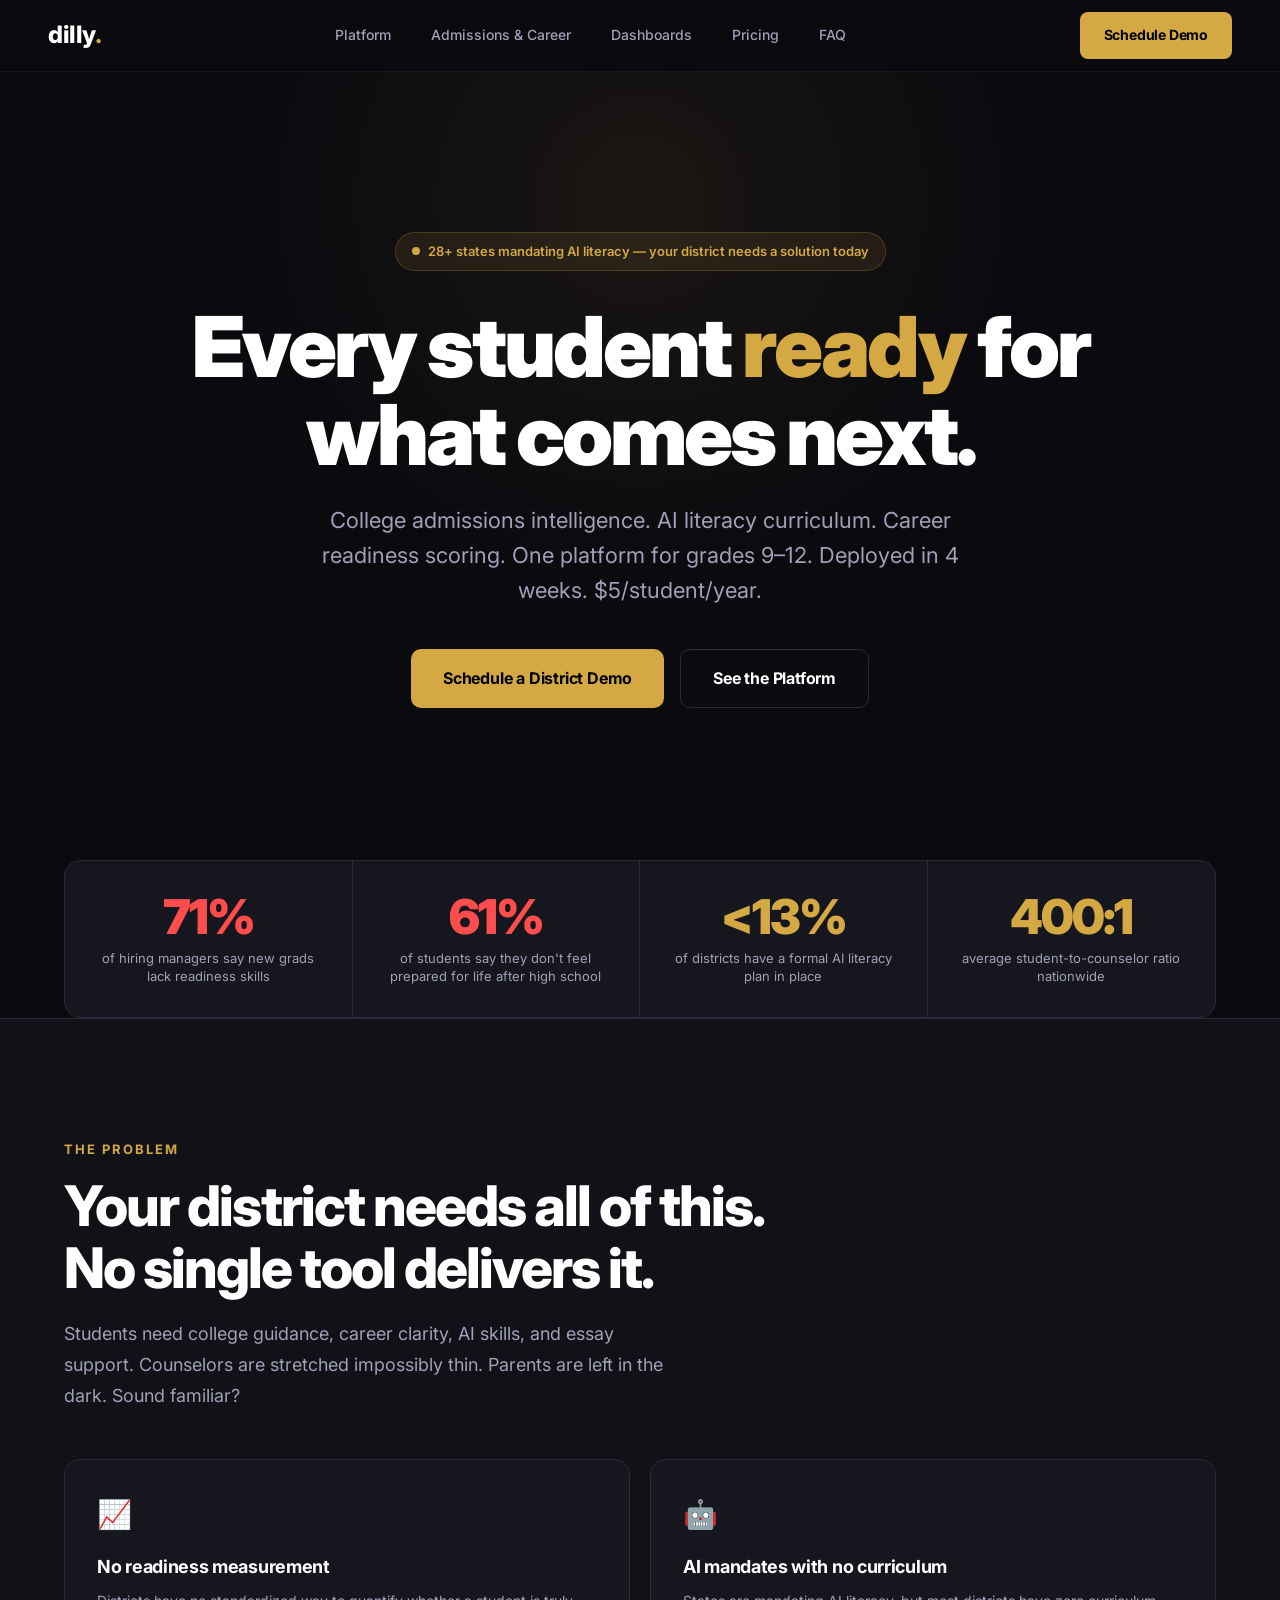
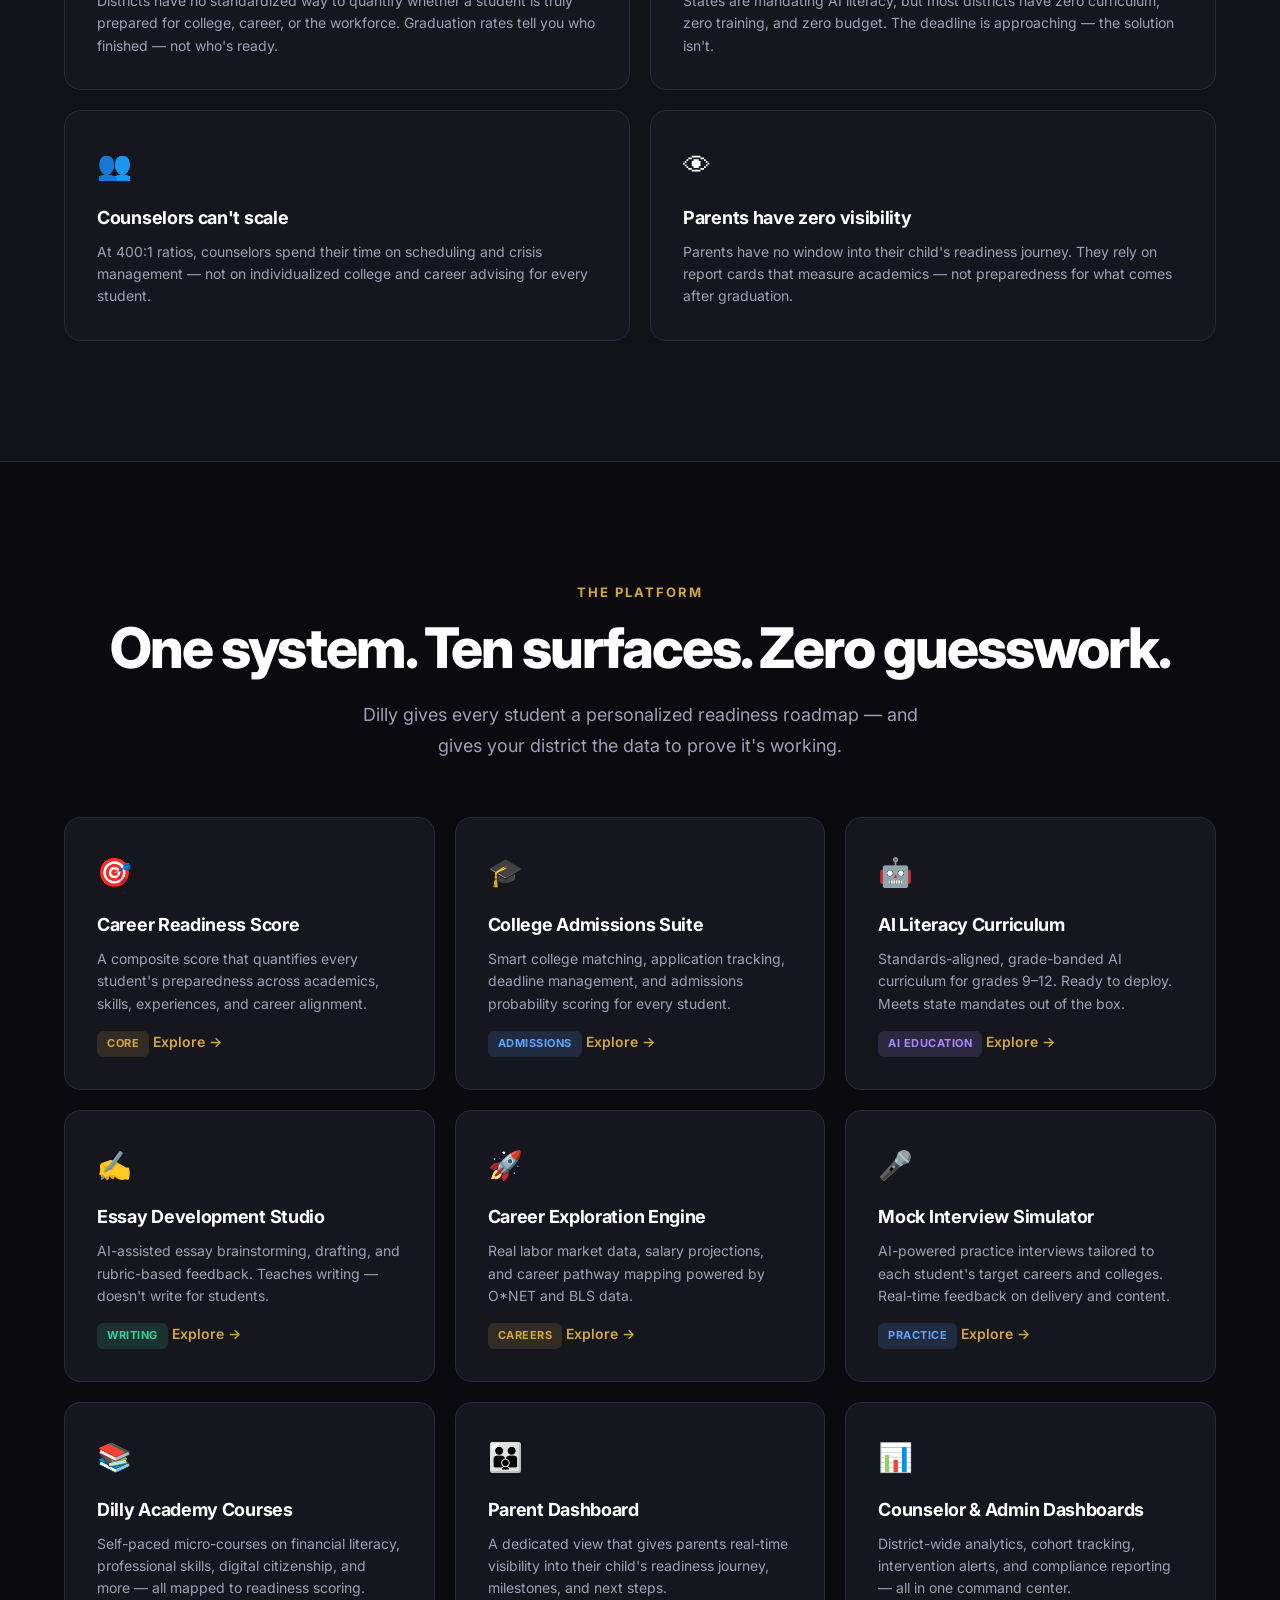
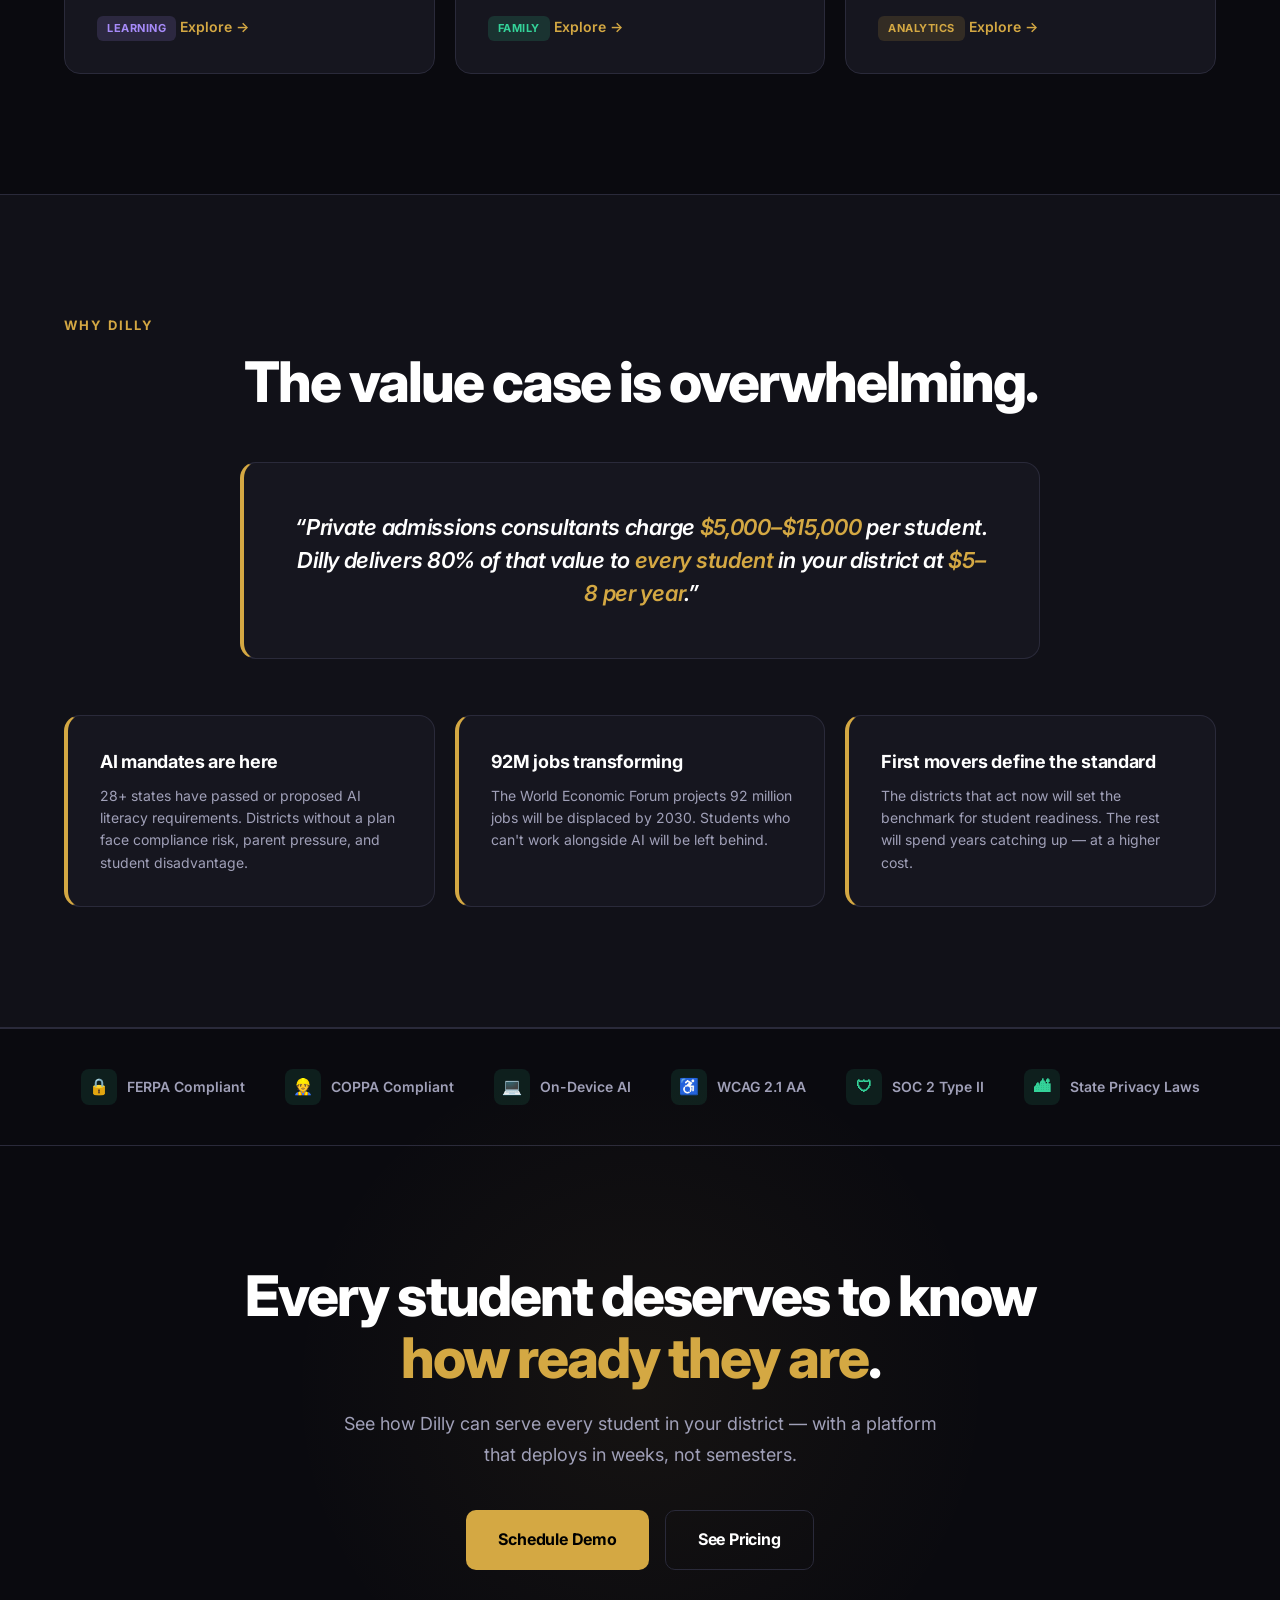
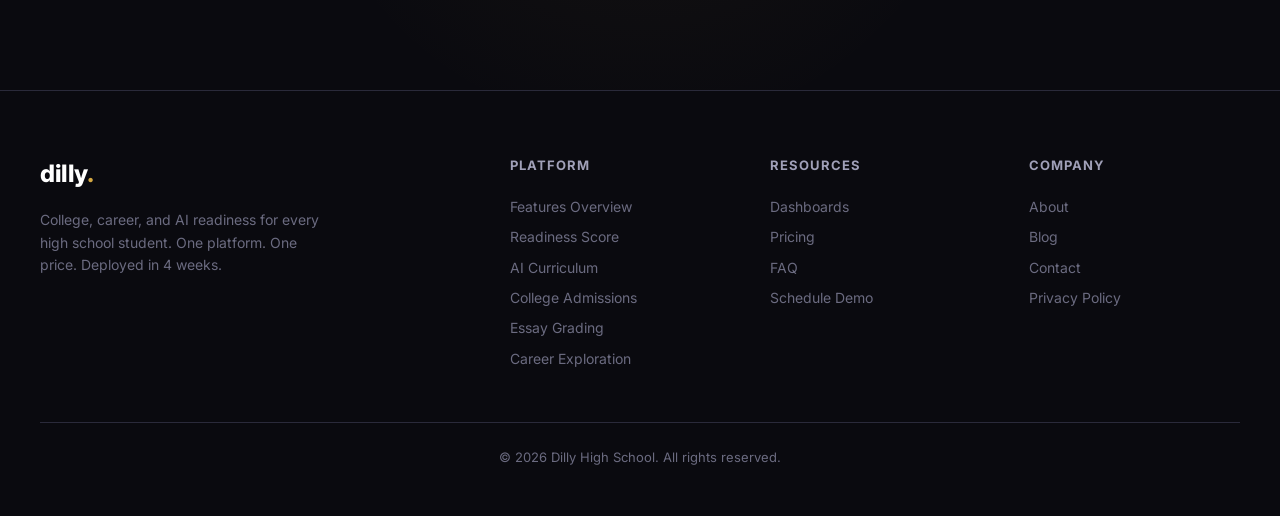
==== commit 2963ba77: "Multi-page Dilly High School sales site (11 pages) Full site mirroring hellodilly.com architecture f" ====
--- a/index.html
+++ b/index.html
@@ -3,956 +3,69 @@
 <head>
     <meta charset="UTF-8">
     <meta name="viewport" content="width=device-width, initial-scale=1.0">
-    <title>Dilly High School | College & Career Readiness for Every Student</title>
+    <title>Dilly High School — College, Career & AI Readiness for Every Student</title>
+    <meta name="description" content="College admissions intelligence. AI literacy curriculum. Career readiness scoring. One platform for grades 9-12. Deployed in 4 weeks. $5/student/year.">
     <link rel="preconnect" href="https://fonts.googleapis.com">
     <link rel="preconnect" href="https://fonts.gstatic.com" crossorigin>
-    <link href="https://fonts.googleapis.com/css2?family=Inter:wght@300;400;500;600;700;800;900&display=swap" rel="stylesheet">
-    <style>
-        *, *::before, *::after { margin: 0; padding: 0; box-sizing: border-box; }
-
-        :root {
-            --gold: #D4A843;
-            --gold-light: #E8C96A;
-            --gold-dark: #B8912E;
-            --bg-primary: #0A0A0F;
-            --bg-secondary: #111118;
-            --bg-card: #16161F;
-            --bg-card-hover: #1C1C28;
-            --text-primary: #FFFFFF;
-            --text-secondary: #A0A0B8;
-            --text-muted: #6B6B80;
-            --border: #2A2A3A;
-            --red: #FF4D4D;
-            --green: #34D399;
-            --blue: #60A5FA;
-            --purple: #A78BFA;
-        }
-
-        html { scroll-behavior: smooth; }
-
-        body {
-            font-family: 'Inter', -apple-system, BlinkMacSystemFont, sans-serif;
-            background: var(--bg-primary);
-            color: var(--text-primary);
-            line-height: 1.6;
-            overflow-x: hidden;
-            -webkit-font-smoothing: antialiased;
-        }
-
-        /* ===== NAVBAR ===== */
-        nav {
-            position: fixed;
-            top: 0;
-            left: 0;
-            right: 0;
-            z-index: 1000;
-            padding: 0 48px;
-            height: 72px;
-            display: flex;
-            align-items: center;
-            justify-content: space-between;
-            background: rgba(10, 10, 15, 0.85);
-            backdrop-filter: blur(20px);
-            border-bottom: 1px solid rgba(255,255,255,0.05);
-            transition: all 0.3s;
-        }
-        nav.scrolled { background: rgba(10, 10, 15, 0.95); box-shadow: 0 4px 30px rgba(0,0,0,0.3); }
-        .nav-logo {
-            font-size: 24px;
-            font-weight: 800;
-            letter-spacing: -0.5px;
-            color: var(--text-primary);
-            text-decoration: none;
-        }
-        .nav-logo span { color: var(--gold); }
-        .nav-links { display: flex; gap: 32px; align-items: center; }
-        .nav-links a {
-            color: var(--text-secondary);
-            text-decoration: none;
-            font-size: 14px;
-            font-weight: 500;
-            transition: color 0.2s;
-        }
-        .nav-links a:hover { color: var(--text-primary); }
-
-        .btn-primary {
-            background: var(--gold);
-            color: #000;
-            padding: 12px 28px;
-            border-radius: 8px;
-            font-weight: 700;
-            font-size: 14px;
-            text-decoration: none;
-            display: inline-flex;
-            align-items: center;
-            gap: 8px;
-            transition: all 0.25s;
-            border: none;
-            cursor: pointer;
-            letter-spacing: -0.2px;
-        }
-        .btn-primary:hover { background: var(--gold-light); transform: translateY(-1px); box-shadow: 0 8px 30px rgba(212, 168, 67, 0.3); }
-        .btn-secondary {
-            background: transparent;
-            color: var(--text-primary);
-            padding: 12px 28px;
-            border-radius: 8px;
-            font-weight: 600;
-            font-size: 14px;
-            text-decoration: none;
-            display: inline-flex;
-            align-items: center;
-            gap: 8px;
-            border: 1px solid var(--border);
-            transition: all 0.25s;
-            cursor: pointer;
-        }
-        .btn-secondary:hover { border-color: var(--gold); color: var(--gold); }
-        .btn-large { padding: 16px 36px; font-size: 16px; border-radius: 10px; }
-
-        /* ===== HERO ===== */
-        .hero {
-            min-height: 100vh;
-            display: flex;
-            flex-direction: column;
-            justify-content: center;
-            align-items: center;
-            text-align: center;
-            padding: 120px 24px 80px;
-            position: relative;
-            overflow: hidden;
-        }
-        .hero::before {
-            content: '';
-            position: absolute;
-            top: -200px;
-            left: 50%;
-            transform: translateX(-50%);
-            width: 800px;
-            height: 800px;
-            background: radial-gradient(circle, rgba(212, 168, 67, 0.08) 0%, transparent 70%);
-            pointer-events: none;
-        }
-        .hero-badge {
-            display: inline-flex;
-            align-items: center;
-            gap: 8px;
-            padding: 8px 16px;
-            border-radius: 100px;
-            background: rgba(212, 168, 67, 0.1);
-            border: 1px solid rgba(212, 168, 67, 0.2);
-            color: var(--gold);
-            font-size: 13px;
-            font-weight: 600;
-            margin-bottom: 32px;
-            animation: fadeInUp 0.6s ease;
-        }
-        .hero-badge .pulse {
-            width: 8px; height: 8px;
-            background: var(--gold);
-            border-radius: 50%;
-            animation: pulse 2s infinite;
-        }
-        @keyframes pulse {
-            0%, 100% { opacity: 1; }
-            50% { opacity: 0.4; }
-        }
-        .hero h1 {
-            font-size: clamp(48px, 7vw, 84px);
-            font-weight: 900;
-            line-height: 1.05;
-            letter-spacing: -3px;
-            max-width: 900px;
-            animation: fadeInUp 0.6s ease 0.1s both;
-        }
-        .hero h1 .gold { color: var(--gold); }
-        .hero-sub {
-            font-size: clamp(18px, 2.2vw, 22px);
-            color: var(--text-secondary);
-            max-width: 640px;
-            margin: 24px auto 0;
-            line-height: 1.6;
-            font-weight: 400;
-            animation: fadeInUp 0.6s ease 0.2s both;
-        }
-        .hero-ctas {
-            display: flex;
-            gap: 16px;
-            margin-top: 40px;
-            animation: fadeInUp 0.6s ease 0.3s both;
-        }
-
-        @keyframes fadeInUp {
-            from { opacity: 0; transform: translateY(20px); }
-            to { opacity: 1; transform: translateY(0); }
-        }
-
-        /* ===== CRISIS STATS BAR ===== */
-        .crisis-bar {
-            padding: 0 24px;
-            margin-top: -20px;
-            position: relative;
-            z-index: 10;
-            animation: fadeInUp 0.6s ease 0.4s both;
-        }
-        .crisis-bar-inner {
-            max-width: 1100px;
-            margin: 0 auto;
-            display: grid;
-            grid-template-columns: repeat(4, 1fr);
-            background: var(--bg-card);
-            border-radius: 16px;
-            border: 1px solid var(--border);
-            overflow: hidden;
-        }
-        .crisis-stat {
-            padding: 32px 24px;
-            text-align: center;
-            border-right: 1px solid var(--border);
-            position: relative;
-        }
-        .crisis-stat:last-child { border-right: none; }
-        .crisis-stat .number {
-            font-size: 48px;
-            font-weight: 900;
-            color: var(--gold);
-            letter-spacing: -2px;
-            line-height: 1;
-        }
-        .crisis-stat .number.red { color: var(--red); }
-        .crisis-stat .label {
-            font-size: 13px;
-            color: var(--text-secondary);
-            margin-top: 8px;
-            line-height: 1.4;
-        }
-
-        /* ===== SECTION STYLES ===== */
-        section {
-            padding: 120px 24px;
-            max-width: 1200px;
-            margin: 0 auto;
-        }
-        .section-label {
-            font-size: 13px;
-            font-weight: 700;
-            text-transform: uppercase;
-            letter-spacing: 2px;
-            color: var(--gold);
-            margin-bottom: 16px;
-        }
-        .section-title {
-            font-size: clamp(36px, 5vw, 56px);
-            font-weight: 800;
-            letter-spacing: -2px;
-            line-height: 1.1;
-            margin-bottom: 20px;
-        }
-        .section-desc {
-            font-size: 18px;
-            color: var(--text-secondary);
-            max-width: 600px;
-            line-height: 1.7;
-        }
-
-        /* ===== PROBLEM SECTION ===== */
-        .problem-section {
-            background: var(--bg-secondary);
-            padding: 120px 24px;
-            max-width: 100%;
-            border-top: 1px solid var(--border);
-            border-bottom: 1px solid var(--border);
-        }
-        .problem-inner {
-            max-width: 1200px;
-            margin: 0 auto;
-        }
-        .problem-grid {
-            display: grid;
-            grid-template-columns: repeat(2, 1fr);
-            gap: 20px;
-            margin-top: 48px;
-        }
-        .problem-card {
-            background: var(--bg-card);
-            border: 1px solid var(--border);
-            border-radius: 16px;
-            padding: 36px;
-            transition: all 0.3s;
-        }
-        .problem-card:hover {
-            border-color: rgba(212, 168, 67, 0.3);
-            transform: translateY(-2px);
-        }
-        .problem-card .icon {
-            width: 48px;
-            height: 48px;
-            border-radius: 12px;
-            display: flex;
-            align-items: center;
-            justify-content: center;
-            font-size: 22px;
-            margin-bottom: 20px;
-        }
-        .problem-card .icon.red { background: rgba(255, 77, 77, 0.1); }
-        .problem-card .icon.orange { background: rgba(251, 146, 60, 0.1); }
-        .problem-card .icon.yellow { background: rgba(212, 168, 67, 0.1); }
-        .problem-card .icon.purple { background: rgba(167, 139, 250, 0.1); }
-        .problem-card h3 {
-            font-size: 20px;
-            font-weight: 700;
-            margin-bottom: 10px;
-            letter-spacing: -0.3px;
-        }
-        .problem-card p {
-            color: var(--text-secondary);
-            font-size: 15px;
-            line-height: 1.6;
-        }
-
-        /* ===== PLATFORM OVERVIEW ===== */
-        .platform-grid {
-            display: grid;
-            grid-template-columns: repeat(3, 1fr);
-            gap: 16px;
-            margin-top: 48px;
-        }
-        .platform-card {
-            background: var(--bg-card);
-            border: 1px solid var(--border);
-            border-radius: 16px;
-            padding: 32px;
-            transition: all 0.3s;
-            position: relative;
-            overflow: hidden;
-        }
-        .platform-card::before {
-            content: '';
-            position: absolute;
-            top: 0;
-            left: 0;
-            right: 0;
-            height: 3px;
-            background: var(--gold);
-            transform: scaleX(0);
-            transform-origin: left;
-            transition: transform 0.4s;
-        }
-        .platform-card:hover::before { transform: scaleX(1); }
-        .platform-card:hover {
-            border-color: rgba(212, 168, 67, 0.2);
-            background: var(--bg-card-hover);
-        }
-        .platform-card .card-icon {
-            font-size: 28px;
-            margin-bottom: 16px;
-            display: block;
-        }
-        .platform-card h3 {
-            font-size: 18px;
-            font-weight: 700;
-            margin-bottom: 8px;
-            letter-spacing: -0.3px;
-        }
-        .platform-card p {
-            font-size: 14px;
-            color: var(--text-secondary);
-            line-height: 1.6;
-        }
-        .platform-card .badge {
-            display: inline-block;
-            padding: 4px 10px;
-            border-radius: 6px;
-            font-size: 11px;
-            font-weight: 700;
-            text-transform: uppercase;
-            letter-spacing: 0.5px;
-            margin-top: 12px;
-        }
-        .badge-gold { background: rgba(212, 168, 67, 0.15); color: var(--gold); }
-        .badge-green { background: rgba(52, 211, 153, 0.15); color: var(--green); }
-        .badge-blue { background: rgba(96, 165, 250, 0.15); color: var(--blue); }
-        .badge-purple { background: rgba(167, 139, 250, 0.15); color: var(--purple); }
-
-        /* ===== READINESS SCORE SECTION ===== */
-        .score-section {
-            display: grid;
-            grid-template-columns: 1fr 1fr;
-            gap: 64px;
-            align-items: center;
-        }
-        .score-visual {
-            background: var(--bg-card);
-            border: 1px solid var(--border);
-            border-radius: 20px;
-            padding: 40px;
-            position: relative;
-        }
-        .score-ring {
-            width: 200px;
-            height: 200px;
-            border-radius: 50%;
-            border: 8px solid var(--border);
-            display: flex;
-            align-items: center;
-            justify-content: center;
-            flex-direction: column;
-            margin: 0 auto 32px;
-            position: relative;
-        }
-        .score-ring::before {
-            content: '';
-            position: absolute;
-            inset: -8px;
-            border-radius: 50%;
-            border: 8px solid transparent;
-            border-top-color: var(--gold);
-            border-right-color: var(--gold);
-            border-bottom-color: var(--gold);
-            animation: scoreRotate 2s ease-in-out forwards;
-        }
-        @keyframes scoreRotate {
-            from { clip-path: polygon(50% 0, 50% 0, 50% 50%, 50% 50%); }
-            to { clip-path: polygon(50% 0, 100% 0, 100% 100%, 0 100%, 0 0, 50% 0); }
-        }
-        .score-ring .score-number {
-            font-size: 56px;
-            font-weight: 900;
-            color: var(--gold);
-            letter-spacing: -3px;
-            line-height: 1;
-        }
-        .score-ring .score-label {
-            font-size: 12px;
-            color: var(--text-muted);
-            text-transform: uppercase;
-            letter-spacing: 1px;
-            margin-top: 4px;
-        }
-        .score-dimensions {
-            display: grid;
-            grid-template-columns: repeat(3, 1fr);
-            gap: 16px;
-        }
-        .score-dim {
-            text-align: center;
-            padding: 16px;
-            background: var(--bg-secondary);
-            border-radius: 12px;
-        }
-        .score-dim .dim-value {
-            font-size: 28px;
-            font-weight: 800;
-            letter-spacing: -1px;
-        }
-        .score-dim .dim-name {
-            font-size: 12px;
-            color: var(--text-secondary);
-            text-transform: uppercase;
-            letter-spacing: 1px;
-            margin-top: 2px;
-        }
-        .dim-smart .dim-value { color: var(--blue); }
-        .dim-grit .dim-value { color: var(--gold); }
-        .dim-build .dim-value { color: var(--green); }
-
-        /* ===== AI CURRICULUM SECTION ===== */
-        .curriculum-section {
-            background: var(--bg-secondary);
-            padding: 120px 24px;
-            max-width: 100%;
-            border-top: 1px solid var(--border);
-            border-bottom: 1px solid var(--border);
-        }
-        .curriculum-inner { max-width: 1200px; margin: 0 auto; }
-        .curriculum-timeline {
-            margin-top: 48px;
-            display: flex;
-            flex-direction: column;
-            gap: 0;
-            position: relative;
-        }
-        .curriculum-timeline::before {
-            content: '';
-            position: absolute;
-            left: 32px;
-            top: 0;
-            bottom: 0;
-            width: 2px;
-            background: linear-gradient(to bottom, var(--gold), var(--green));
-        }
-        .curriculum-year {
-            display: grid;
-            grid-template-columns: 64px 1fr;
-            gap: 32px;
-            padding: 32px 0;
-            align-items: start;
-        }
-        .year-marker {
-            width: 64px;
-            height: 64px;
-            border-radius: 50%;
-            background: var(--bg-card);
-            border: 2px solid var(--gold);
-            display: flex;
-            align-items: center;
-            justify-content: center;
-            font-weight: 800;
-            font-size: 16px;
-            color: var(--gold);
-            position: relative;
-            z-index: 2;
-        }
-        .year-content {
-            background: var(--bg-card);
-            border: 1px solid var(--border);
-            border-radius: 16px;
-            padding: 32px;
-        }
-        .year-content h3 {
-            font-size: 22px;
-            font-weight: 700;
-            margin-bottom: 6px;
-            letter-spacing: -0.3px;
-        }
-        .year-content .year-track {
-            color: var(--gold);
-            font-size: 13px;
-            font-weight: 600;
-            text-transform: uppercase;
-            letter-spacing: 1px;
-            margin-bottom: 12px;
-        }
-        .year-content p {
-            color: var(--text-secondary);
-            font-size: 15px;
-            line-height: 1.6;
-        }
-        .year-content .year-meta {
-            display: flex;
-            gap: 16px;
-            margin-top: 16px;
-        }
-        .year-meta span {
-            display: inline-flex;
-            align-items: center;
-            gap: 6px;
-            font-size: 13px;
-            color: var(--text-muted);
-            font-weight: 500;
-        }
-
-        /* ===== COMPARISON TABLE ===== */
-        .comparison-wrap {
-            margin-top: 48px;
-            overflow-x: auto;
-            border-radius: 16px;
-            border: 1px solid var(--border);
-        }
-        .comparison-table {
-            width: 100%;
-            border-collapse: collapse;
-            min-width: 800px;
-        }
-        .comparison-table th, .comparison-table td {
-            padding: 16px 20px;
-            text-align: center;
-            font-size: 14px;
-            border-bottom: 1px solid var(--border);
-        }
-        .comparison-table th {
-            background: var(--bg-card);
-            font-weight: 700;
-            color: var(--text-secondary);
-            font-size: 13px;
-            text-transform: uppercase;
-            letter-spacing: 0.5px;
-        }
-        .comparison-table th:first-child { text-align: left; }
-        .comparison-table th.dilly-col {
-            color: var(--gold);
-            background: rgba(212, 168, 67, 0.08);
-        }
-        .comparison-table td { background: var(--bg-secondary); }
-        .comparison-table td:first-child {
-            text-align: left;
-            font-weight: 600;
-            color: var(--text-primary);
-        }
-        .comparison-table td.dilly-col {
-            background: rgba(212, 168, 67, 0.04);
-            font-weight: 600;
-            color: var(--gold);
-        }
-        .comparison-table .check { color: var(--green); font-weight: 800; }
-        .comparison-table .no { color: var(--text-muted); }
-        .comparison-table .partial { color: var(--text-secondary); }
-        .comparison-table tr:last-child td { border-bottom: none; }
-
-        /* ===== PRICING SECTION ===== */
-        .pricing-grid {
-            display: grid;
-            grid-template-columns: repeat(4, 1fr);
-            gap: 16px;
-            margin-top: 48px;
-        }
-        .pricing-card {
-            background: var(--bg-card);
-            border: 1px solid var(--border);
-            border-radius: 16px;
-            padding: 32px;
-            transition: all 0.3s;
-            position: relative;
-        }
-        .pricing-card.featured {
-            border-color: var(--gold);
-            background: rgba(212, 168, 67, 0.04);
-        }
-        .pricing-card.featured::after {
-            content: 'MOST POPULAR';
-            position: absolute;
-            top: -12px;
-            left: 50%;
-            transform: translateX(-50%);
-            background: var(--gold);
-            color: #000;
-            font-size: 11px;
-            font-weight: 800;
-            padding: 4px 14px;
-            border-radius: 100px;
-            letter-spacing: 0.5px;
-        }
-        .pricing-card .tier-name {
-            font-size: 14px;
-            font-weight: 700;
-            text-transform: uppercase;
-            letter-spacing: 1px;
-            color: var(--text-secondary);
-            margin-bottom: 8px;
-        }
-        .pricing-card .tier-price {
-            font-size: 42px;
-            font-weight: 900;
-            letter-spacing: -2px;
-            line-height: 1;
-        }
-        .pricing-card .tier-price span {
-            font-size: 16px;
-            font-weight: 500;
-            color: var(--text-secondary);
-            letter-spacing: 0;
-        }
-        .pricing-card .tier-range {
-            font-size: 14px;
-            color: var(--text-muted);
-            margin-top: 8px;
-            margin-bottom: 20px;
-        }
-        .pricing-card ul {
-            list-style: none;
-            padding: 0;
-        }
-        .pricing-card li {
-            font-size: 14px;
-            color: var(--text-secondary);
-            padding: 6px 0;
-            padding-left: 20px;
-            position: relative;
-        }
-        .pricing-card li::before {
-            content: '';
-            position: absolute;
-            left: 0;
-            top: 12px;
-            width: 8px;
-            height: 8px;
-            border-radius: 50%;
-            background: var(--gold);
-        }
-
-        /* ===== COST COMPARISON ===== */
-        .cost-examples {
-            margin-top: 64px;
-            display: grid;
-            grid-template-columns: repeat(2, 1fr);
-            gap: 20px;
-        }
-        .cost-card {
-            background: var(--bg-card);
-            border: 1px solid var(--border);
-            border-radius: 16px;
-            padding: 32px;
-        }
-        .cost-card .cost-district {
-            font-size: 13px;
-            font-weight: 700;
-            text-transform: uppercase;
-            letter-spacing: 1px;
-            color: var(--text-muted);
-            margin-bottom: 4px;
-        }
-        .cost-card .cost-students {
-            font-size: 20px;
-            font-weight: 700;
-            margin-bottom: 16px;
-        }
-        .cost-row {
-            display: flex;
-            justify-content: space-between;
-            padding: 8px 0;
-            font-size: 14px;
-            border-top: 1px solid var(--border);
-        }
-        .cost-row .cost-label { color: var(--text-secondary); }
-        .cost-row .cost-value { font-weight: 700; }
-        .cost-row .cost-value.gold { color: var(--gold); }
-        .cost-comparison-note {
-            font-size: 13px;
-            color: var(--text-muted);
-            margin-top: 12px;
-            font-style: italic;
-        }
-
-        /* ===== TIMELINE SECTION ===== */
-        .timeline-grid {
-            margin-top: 48px;
-            display: grid;
-            gap: 0;
-        }
-        .timeline-row {
-            display: grid;
-            grid-template-columns: 140px 1fr;
-            border-bottom: 1px solid var(--border);
-        }
-        .timeline-row:last-child { border-bottom: none; }
-        .timeline-week {
-            padding: 24px;
-            font-weight: 800;
-            color: var(--gold);
-            font-size: 14px;
-            background: var(--bg-card);
-            display: flex;
-            align-items: center;
-        }
-        .timeline-desc {
-            padding: 24px;
-            font-size: 15px;
-            color: var(--text-secondary);
-        }
-        .timeline-desc strong { color: var(--text-primary); }
-
-        /* ===== URGENCY / WHY NOW ===== */
-        .urgency-section {
-            background: var(--bg-secondary);
-            padding: 120px 24px;
-            max-width: 100%;
-            border-top: 1px solid var(--border);
-            border-bottom: 1px solid var(--border);
-        }
-        .urgency-inner { max-width: 1200px; margin: 0 auto; }
-        .urgency-grid {
-            display: grid;
-            grid-template-columns: repeat(3, 1fr);
-            gap: 20px;
-            margin-top: 48px;
-        }
-        .urgency-card {
-            background: var(--bg-card);
-            border: 1px solid var(--border);
-            border-radius: 16px;
-            padding: 32px;
-            border-left: 3px solid var(--gold);
-        }
-        .urgency-card h3 {
-            font-size: 18px;
-            font-weight: 700;
-            margin-bottom: 10px;
-        }
-        .urgency-card p {
-            font-size: 14px;
-            color: var(--text-secondary);
-            line-height: 1.6;
-        }
-
-        /* ===== COMPLIANCE STRIP ===== */
-        .compliance-strip {
-            display: flex;
-            justify-content: center;
-            gap: 40px;
-            padding: 40px 24px;
-            border-bottom: 1px solid var(--border);
-            flex-wrap: wrap;
-        }
-        .compliance-item {
-            display: flex;
-            align-items: center;
-            gap: 10px;
-            font-size: 14px;
-            font-weight: 600;
-            color: var(--text-secondary);
-        }
-        .compliance-item .c-icon {
-            width: 36px;
-            height: 36px;
-            border-radius: 8px;
-            background: rgba(52, 211, 153, 0.1);
-            display: flex;
-            align-items: center;
-            justify-content: center;
-            color: var(--green);
-            font-size: 16px;
-        }
-
-        /* ===== CTA SECTION ===== */
-        .cta-section {
-            text-align: center;
-            padding: 120px 24px 160px;
-            position: relative;
-        }
-        .cta-section::before {
-            content: '';
-            position: absolute;
-            bottom: 0;
-            left: 50%;
-            transform: translateX(-50%);
-            width: 800px;
-            height: 600px;
-            background: radial-gradient(circle, rgba(212, 168, 67, 0.06) 0%, transparent 70%);
-            pointer-events: none;
-        }
-        .cta-section .section-title {
-            max-width: 800px;
-            margin: 0 auto 20px;
-        }
-        .cta-section .section-desc {
-            max-width: 600px;
-            margin: 0 auto 40px;
-        }
-
-        /* ===== STAKEHOLDER SECTION ===== */
-        .stakeholder-grid {
-            display: grid;
-            grid-template-columns: repeat(4, 1fr);
-            gap: 16px;
-            margin-top: 48px;
-        }
-        .stakeholder-card {
-            background: var(--bg-card);
-            border: 1px solid var(--border);
-            border-radius: 16px;
-            padding: 28px;
-            text-align: center;
-            transition: all 0.3s;
-        }
-        .stakeholder-card:hover { border-color: rgba(212, 168, 67, 0.3); }
-        .stakeholder-card .s-icon {
-            font-size: 36px;
-            margin-bottom: 16px;
-        }
-        .stakeholder-card h3 {
-            font-size: 17px;
-            font-weight: 700;
-            margin-bottom: 8px;
-        }
-        .stakeholder-card p {
-            font-size: 13px;
-            color: var(--text-secondary);
-            line-height: 1.5;
-        }
-
-        /* ===== QUOTE BLOCK ===== */
-        .quote-block {
-            max-width: 800px;
-            margin: 80px auto 0;
-            padding: 48px;
-            background: var(--bg-card);
-            border: 1px solid var(--border);
-            border-left: 4px solid var(--gold);
-            border-radius: 16px;
-            text-align: center;
-        }
-        .quote-block p {
-            font-size: 22px;
-            font-weight: 600;
-            font-style: italic;
-            line-height: 1.5;
-            letter-spacing: -0.3px;
-            color: var(--text-primary);
-        }
-        .quote-block .quote-gold { color: var(--gold); }
-
-        /* ===== FOOTER ===== */
-        footer {
-            padding: 48px 24px;
-            text-align: center;
-            border-top: 1px solid var(--border);
-        }
-        footer p {
-            color: var(--text-muted);
-            font-size: 13px;
-        }
-        footer a { color: var(--gold); text-decoration: none; }
-
-        /* ===== MOBILE HAMBURGER ===== */
-        .mobile-toggle {
-            display: none;
-            background: none;
-            border: none;
-            color: var(--text-primary);
-            font-size: 24px;
-            cursor: pointer;
-        }
-
-        /* ===== SCROLL ANIMATIONS ===== */
-        .reveal {
-            opacity: 0;
-            transform: translateY(30px);
-            transition: all 0.7s cubic-bezier(0.16, 1, 0.3, 1);
-        }
-        .reveal.visible {
-            opacity: 1;
-            transform: translateY(0);
-        }
-
-        /* ===== RESPONSIVE ===== */
-        @media (max-width: 1024px) {
-            .platform-grid { grid-template-columns: repeat(2, 1fr); }
-            .pricing-grid { grid-template-columns: repeat(2, 1fr); }
-            .urgency-grid { grid-template-columns: 1fr; }
-            .stakeholder-grid { grid-template-columns: repeat(2, 1fr); }
-            .score-section { grid-template-columns: 1fr; }
-        }
-        @media (max-width: 768px) {
-            nav { padding: 0 20px; }
-            .nav-links { display: none; }
-            .mobile-toggle { display: block; }
-            .crisis-bar-inner { grid-template-columns: repeat(2, 1fr); }
-            .crisis-stat:nth-child(2) { border-right: none; }
-            .problem-grid { grid-template-columns: 1fr; }
-            .platform-grid { grid-template-columns: 1fr; }
-            .pricing-grid { grid-template-columns: 1fr; }
-            .cost-examples { grid-template-columns: 1fr; }
-            .stakeholder-grid { grid-template-columns: 1fr; }
-            .hero-ctas { flex-direction: column; align-items: center; }
-            .comparison-wrap { margin-left: -12px; margin-right: -12px; border-radius: 0; }
-            section { padding: 80px 20px; }
-        }
-    </style>
+    <link href="https://fonts.googleapis.com/css2?family=Inter:wght@400;500;600;700;800;900&display=swap" rel="stylesheet">
+    <link rel="stylesheet" href="styles.css">
 </head>
 <body>
 
-<!-- ===== NAVIGATION ===== -->
-<nav id="navbar">
-    <a href="#" class="nav-logo">dilly<span>.</span></a>
-    <div class="nav-links">
-        <a href="#platform">Platform</a>
-        <a href="#readiness">Readiness Score</a>
-        <a href="#curriculum">AI Curriculum</a>
-        <a href="#pricing">Pricing</a>
-        <a href="#comparison">Compare</a>
-        <a href="#cta" class="btn-primary">Schedule Demo</a>
-    </div>
-    <button class="mobile-toggle" onclick="document.querySelector('.nav-links').classList.toggle('show')">&#9776;</button>
+<!-- ===== NAVBAR ===== -->
+<nav class="navbar">
+    <a href="index.html" class="nav-logo">dilly<span>.</span></a>
+    <div class="nav-menu">
+        <div class="nav-item">
+            Platform
+            <div class="nav-dropdown">
+                <a href="features.html">
+                    <span class="dd-label">Features Overview</span>
+                    <span class="dd-desc">Everything Dilly does in one view</span>
+                </a>
+                <a href="readiness-score.html">
+                    <span class="dd-label">Readiness Score</span>
+                    <span class="dd-desc">Quantify every student's preparedness</span>
+                </a>
+                <a href="ai-curriculum.html">
+                    <span class="dd-label">AI Curriculum</span>
+                    <span class="dd-desc">Standards-aligned AI literacy for 9-12</span>
+                </a>
+            </div>
+        </div>
+        <div class="nav-item">
+            Admissions &amp; Career
+            <div class="nav-dropdown">
+                <a href="college-admissions.html">
+                    <span class="dd-label">College Admissions</span>
+                    <span class="dd-desc">Data-driven college matching &amp; planning</span>
+                </a>
+                <a href="essay-grading.html">
+                    <span class="dd-label">Essay Grading</span>
+                    <span class="dd-desc">AI-assisted essay development &amp; feedback</span>
+                </a>
+                <a href="career-exploration.html">
+                    <span class="dd-label">Career Exploration</span>
+                    <span class="dd-desc">Labor market intelligence for students</span>
+                </a>
+            </div>
+        </div>
+        <div class="nav-item">
+            Dashboards
+            <div class="nav-dropdown">
+                <a href="dashboards.html">
+                    <span class="dd-label">All Dashboards</span>
+                    <span class="dd-desc">Student, parent, counselor &amp; admin views</span>
+                </a>
+            </div>
+        </div>
+        <a href="pricing.html" class="nav-item">Pricing</a>
+        <a href="faq.html" class="nav-item">FAQ</a>
+    </div>
+    <div class="nav-right">
+        <a href="demo.html" class="btn btn-primary">Schedule Demo</a>
+    </div>
+    <button class="mobile-toggle" aria-label="Toggle menu">&#9776;</button>
 </nav>
 
 <!-- ===== HERO ===== -->
@@ -963,619 +76,271 @@
     </div>
     <h1>Every student <span class="gold">ready</span> for what comes next.</h1>
     <p class="hero-sub">
-        College admissions intelligence. AI literacy curriculum. Career readiness scoring.
-        One platform for grades 9&ndash;12. Deployed in 4 weeks. $5/student/year.
+        College admissions intelligence. AI literacy curriculum. Career readiness scoring. One platform for grades 9&ndash;12. Deployed in 4 weeks. $5/student/year.
     </p>
     <div class="hero-ctas">
-        <a href="#cta" class="btn-primary btn-large">Schedule a District Demo &rarr;</a>
-        <a href="#platform" class="btn-secondary btn-large">See the Platform</a>
-    </div>
-</section>
-
-<!-- ===== CRISIS STATS ===== -->
-<div class="crisis-bar">
-    <div class="crisis-bar-inner">
-        <div class="crisis-stat">
-            <div class="number red" data-target="84">0%</div>
-            <div class="label">of hiring managers say HS grads are not prepared</div>
-        </div>
-        <div class="crisis-stat">
-            <div class="number red" data-target="72">0%</div>
-            <div class="label">of students don't feel ready for life after high school</div>
-        </div>
-        <div class="crisis-stat">
-            <div class="number" data-target="15">&lt;0%</div>
-            <div class="label">of district plans address college & career readiness</div>
-        </div>
-        <div class="crisis-stat">
-            <div class="number">400:1</div>
-            <div class="label">student-to-counselor ratio (national average)</div>
+        <a href="demo.html" class="btn btn-primary btn-lg">Schedule a District Demo</a>
+        <a href="features.html" class="btn btn-secondary btn-lg">See the Platform</a>
+    </div>
+</section>
+
+<!-- ===== STAT BAR ===== -->
+<div class="container reveal" style="margin-top: -40px; position: relative; z-index: 2;">
+    <div class="stat-bar">
+        <div class="stat-item">
+            <div class="stat-number red" data-count="84" data-suffix="%">0%</div>
+            <div class="stat-label">of hiring managers say new grads lack readiness skills</div>
+        </div>
+        <div class="stat-item">
+            <div class="stat-number red" data-count="72" data-suffix="%">0%</div>
+            <div class="stat-label">of students say they don't feel prepared for life after high school</div>
+        </div>
+        <div class="stat-item">
+            <div class="stat-number" data-count="15" data-prefix="<" data-suffix="%">0%</div>
+            <div class="stat-label">of districts have a formal AI literacy plan in place</div>
+        </div>
+        <div class="stat-item">
+            <div class="stat-number">400:1</div>
+            <div class="stat-label">average student-to-counselor ratio nationwide</div>
         </div>
     </div>
 </div>
 
-<!-- ===== WHAT DISTRICTS NEED ===== -->
-<div class="problem-section">
-    <div class="problem-inner">
-        <div class="section-label reveal">The Problem</div>
-        <h2 class="section-title reveal">Your district needs all of this.<br>No single tool delivers it.</h2>
-        <p class="section-desc reveal">Until now. Dilly High School solves every one of these problems with one platform.</p>
-
-        <div class="problem-grid">
-            <div class="problem-card reveal">
-                <div class="icon red">&#x1F4CA;</div>
-                <h3>No readiness measurement exists</h3>
-                <p>No tool gives high school students a quantified, multi-dimensional career readiness score that tracks improvement over time. Districts are flying blind.</p>
-            </div>
-            <div class="problem-card reveal">
-                <div class="icon orange">&#x1F916;</div>
-                <h3>AI literacy mandates with no curriculum</h3>
-                <p>Ohio mandates AI policy by July 2026. Utah requires AI coursework. Boston just launched AI fluency for all public HS students. Districts need curriculum now, not next year.</p>
-            </div>
-            <div class="problem-card reveal">
-                <div class="icon yellow">&#x1F393;</div>
-                <h3>Counselors can't scale to 400:1</h3>
-                <p>College advising, essay reviews, application tracking, financial aid guidance &mdash; counselors can't do it all individually. The students who ask the most get the most. Everyone else falls through.</p>
-            </div>
-            <div class="problem-card reveal">
-                <div class="icon purple">&#x1F468;&#x200D;&#x1F469;&#x200D;&#x1F467;</div>
+<!-- ===== THE PROBLEM ===== -->
+<section class="section section-alt">
+    <div class="container">
+        <div class="reveal">
+            <div class="section-label">The Problem</div>
+            <h2 class="section-title">Your district needs all of this.<br>No single tool delivers it.</h2>
+            <p class="section-desc">
+                Students need college guidance, career clarity, AI skills, and essay support. Counselors are stretched impossibly thin. Parents are left in the dark. Sound familiar?
+            </p>
+        </div>
+        <div class="grid-2 reveal-stagger" style="margin-top: 48px;">
+            <div class="card">
+                <span class="card-icon">&#128200;</span>
+                <h3>No readiness measurement</h3>
+                <p>Districts have no standardized way to quantify whether a student is truly prepared for college, career, or the workforce. Graduation rates tell you who finished &mdash; not who's ready.</p>
+            </div>
+            <div class="card">
+                <span class="card-icon">&#129302;</span>
+                <h3>AI mandates with no curriculum</h3>
+                <p>States are mandating AI literacy, but most districts have zero curriculum, zero training, and zero budget. The deadline is approaching &mdash; the solution isn't.</p>
+            </div>
+            <div class="card">
+                <span class="card-icon">&#128101;</span>
+                <h3>Counselors can't scale</h3>
+                <p>At 400:1 ratios, counselors spend their time on scheduling and crisis management &mdash; not on individualized college and career advising for every student.</p>
+            </div>
+            <div class="card">
+                <span class="card-icon">&#128065;</span>
                 <h3>Parents have zero visibility</h3>
-                <p>Grades tell parents about academic performance. They don't tell parents if their child is ready for what comes after graduation. No platform gives parents career readiness data.</p>
-            </div>
-        </div>
+                <p>Parents have no window into their child's readiness journey. They rely on report cards that measure academics &mdash; not preparedness for what comes after graduation.</p>
+            </div>
+        </div>
+    </div>
+</section>
+
+<!-- ===== THE PLATFORM ===== -->
+<section class="section">
+    <div class="container">
+        <div class="reveal" style="text-align: center;">
+            <div class="section-label">The Platform</div>
+            <h2 class="section-title">One system. Ten surfaces. Zero guesswork.</h2>
+            <p class="section-desc" style="margin: 0 auto;">
+                Dilly gives every student a personalized readiness roadmap &mdash; and gives your district the data to prove it's working.
+            </p>
+        </div>
+        <div class="grid-3 reveal-stagger" style="margin-top: 56px;">
+
+            <!-- Card 1: Career Readiness Score -->
+            <div class="card card-topline">
+                <span class="card-icon">&#127919;</span>
+                <h3>Career Readiness Score</h3>
+                <p>A composite score that quantifies every student's preparedness across academics, skills, experiences, and career alignment.</p>
+                <span class="badge badge-gold">Core</span>
+                <a href="readiness-score.html" class="explore-link">Explore &rarr;</a>
+            </div>
+
+            <!-- Card 2: College Admissions Suite -->
+            <div class="card card-topline">
+                <span class="card-icon">&#127891;</span>
+                <h3>College Admissions Suite</h3>
+                <p>Smart college matching, application tracking, deadline management, and admissions probability scoring for every student.</p>
+                <span class="badge badge-blue">Admissions</span>
+                <a href="college-admissions.html" class="explore-link">Explore &rarr;</a>
+            </div>
+
+            <!-- Card 3: AI Literacy Curriculum -->
+            <div class="card card-topline">
+                <span class="card-icon">&#129302;</span>
+                <h3>AI Literacy Curriculum</h3>
+                <p>Standards-aligned, grade-banded AI curriculum for grades 9&ndash;12. Ready to deploy. Meets state mandates out of the box.</p>
+                <span class="badge badge-purple">AI Education</span>
+                <a href="ai-curriculum.html" class="explore-link">Explore &rarr;</a>
+            </div>
+
+            <!-- Card 4: Essay Development Studio -->
+            <div class="card card-topline">
+                <span class="card-icon">&#9997;&#65039;</span>
+                <h3>Essay Development Studio</h3>
+                <p>AI-assisted essay brainstorming, drafting, and rubric-based feedback. Teaches writing &mdash; doesn't write for students.</p>
+                <span class="badge badge-green">Writing</span>
+                <a href="essay-grading.html" class="explore-link">Explore &rarr;</a>
+            </div>
+
+            <!-- Card 5: Career Exploration Engine -->
+            <div class="card card-topline">
+                <span class="card-icon">&#128640;</span>
+                <h3>Career Exploration Engine</h3>
+                <p>Real labor market data, salary projections, and career pathway mapping powered by O*NET and BLS data.</p>
+                <span class="badge badge-gold">Careers</span>
+                <a href="career-exploration.html" class="explore-link">Explore &rarr;</a>
+            </div>
+
+            <!-- Card 6: Mock Interview Simulator -->
+            <div class="card card-topline">
+                <span class="card-icon">&#127908;</span>
+                <h3>Mock Interview Simulator</h3>
+                <p>AI-powered practice interviews tailored to each student's target careers and colleges. Real-time feedback on delivery and content.</p>
+                <span class="badge badge-blue">Practice</span>
+                <a href="features.html" class="explore-link">Explore &rarr;</a>
+            </div>
+
+            <!-- Card 7: Dilly Academy Courses -->
+            <div class="card card-topline">
+                <span class="card-icon">&#128218;</span>
+                <h3>Dilly Academy Courses</h3>
+                <p>Self-paced micro-courses on financial literacy, professional skills, digital citizenship, and more &mdash; all mapped to readiness scoring.</p>
+                <span class="badge badge-purple">Learning</span>
+                <a href="features.html" class="explore-link">Explore &rarr;</a>
+            </div>
+
+            <!-- Card 8: Parent Dashboard -->
+            <div class="card card-topline">
+                <span class="card-icon">&#128106;</span>
+                <h3>Parent Dashboard</h3>
+                <p>A dedicated view that gives parents real-time visibility into their child's readiness journey, milestones, and next steps.</p>
+                <span class="badge badge-green">Family</span>
+                <a href="dashboards.html" class="explore-link">Explore &rarr;</a>
+            </div>
+
+            <!-- Card 9: Counselor & Admin Dashboards -->
+            <div class="card card-topline">
+                <span class="card-icon">&#128202;</span>
+                <h3>Counselor &amp; Admin Dashboards</h3>
+                <p>District-wide analytics, cohort tracking, intervention alerts, and compliance reporting &mdash; all in one command center.</p>
+                <span class="badge badge-gold">Analytics</span>
+                <a href="dashboards.html" class="explore-link">Explore &rarr;</a>
+            </div>
+
+        </div>
+    </div>
+</section>
+
+<!-- ===== WHY DILLY ===== -->
+<section class="section section-alt">
+    <div class="container">
+        <div class="reveal">
+            <div class="section-label">Why Dilly</div>
+            <h2 class="section-title" style="text-align: center;">The value case is overwhelming.</h2>
+        </div>
+        <div class="quote-block reveal" style="margin-top: 48px;">
+            <p>&ldquo;Private admissions consultants charge <span class="quote-gold">$5,000&ndash;$15,000</span> per student. Dilly delivers 80% of that value to <span class="quote-gold">every student</span> in your district at <span class="quote-gold">$5&ndash;8 per year</span>.&rdquo;</p>
+        </div>
+        <div class="grid-3 reveal-stagger" style="margin-top: 56px;">
+            <div class="card" style="border-left: 4px solid var(--gold);">
+                <h3>AI mandates are here</h3>
+                <p>28+ states have passed or proposed AI literacy requirements. Districts without a plan face compliance risk, parent pressure, and student disadvantage.</p>
+            </div>
+            <div class="card" style="border-left: 4px solid var(--gold);">
+                <h3>92M jobs transforming</h3>
+                <p>The World Economic Forum projects 92 million jobs will be displaced by 2030. Students who can't work alongside AI will be left behind.</p>
+            </div>
+            <div class="card" style="border-left: 4px solid var(--gold);">
+                <h3>First movers define the standard</h3>
+                <p>The districts that act now will set the benchmark for student readiness. The rest will spend years catching up &mdash; at a higher cost.</p>
+            </div>
+        </div>
+    </div>
+</section>
+
+<!-- ===== COMPLIANCE STRIP ===== -->
+<div class="compliance-strip reveal">
+    <div class="compliance-item">
+        <div class="compliance-icon">&#128274;</div>
+        FERPA Compliant
+    </div>
+    <div class="compliance-item">
+        <div class="compliance-icon">&#128119;</div>
+        COPPA Compliant
+    </div>
+    <div class="compliance-item">
+        <div class="compliance-icon">&#128187;</div>
+        On-Device AI
+    </div>
+    <div class="compliance-item">
+        <div class="compliance-icon">&#9855;</div>
+        WCAG 2.1 AA
+    </div>
+    <div class="compliance-item">
+        <div class="compliance-icon">&#128737;</div>
+        SOC 2 Type II
+    </div>
+    <div class="compliance-item">
+        <div class="compliance-icon">&#127961;</div>
+        State Privacy Laws
     </div>
 </div>
 
-<!-- ===== PLATFORM OVERVIEW ===== -->
-<section id="platform">
-    <div class="section-label reveal">The Platform</div>
-    <h2 class="section-title reveal">The operating system for college<br>& career readiness.</h2>
-    <p class="section-desc reveal">Not a point solution. Not a resume builder or career interest survey. Everything your district needs &mdash; in one system.</p>
-
-    <div class="platform-grid">
-        <div class="platform-card reveal">
-            <span class="card-icon">&#x1F3AF;</span>
-            <h3>Career Readiness Score</h3>
-            <p>Smart, Grit, and Build dimensions. Tracked over time. Cohort percentiles. From freshman baseline to senior readiness.</p>
-            <span class="badge badge-gold">All Grades</span>
-        </div>
-        <div class="platform-card reveal">
-            <span class="card-icon">&#x1F3EB;</span>
-            <h3>College Admissions Suite</h3>
-            <p>College matching (Reach/Target/Safety), essay grading, application timelines, financial aid estimator, decision tracker.</p>
-            <span class="badge badge-blue">11th-12th</span>
-        </div>
-        <div class="platform-card reveal">
-            <span class="card-icon">&#x1F916;</span>
-            <h3>AI Literacy Curriculum</h3>
-            <p>4-year, grade-banded curriculum aligned with AI4K12 and CSTA standards. Ready to deploy today. No RFP needed.</p>
-            <span class="badge badge-purple">All Grades</span>
-        </div>
-        <div class="platform-card reveal">
-            <span class="card-icon">&#x1F4DD;</span>
-            <h3>Essay Development Studio</h3>
-            <p>Rubric-based scoring against admissions criteria. AI detection scoring. Draft comparison. Voice protection analysis. 500+ school prompts.</p>
-            <span class="badge badge-blue">11th-12th</span>
-        </div>
-        <div class="platform-card reveal">
-            <span class="card-icon">&#x1F50D;</span>
-            <h3>Career Exploration Engine</h3>
-            <p>22 career fields scored against each student's profile. Industry insights, job market data, and AI-impact projections.</p>
-            <span class="badge badge-gold">All Grades</span>
-        </div>
-        <div class="platform-card reveal">
-            <span class="card-icon">&#x1F399;&#xFE0F;</span>
-            <h3>Mock Interview Simulator</h3>
-            <p>STAR framework practice. Behavioral questions with voice-to-text scoring. Company-specific and program-specific prep.</p>
-            <span class="badge badge-blue">11th-12th</span>
-        </div>
-        <div class="platform-card reveal">
-            <span class="card-icon">&#x1F4DA;</span>
-            <h3>Dilly Academy Courses</h3>
-            <p>10&ndash;30 min courses: Data Literacy, Resume Writing, Financial Literacy, Professional Communication, Digital Skills.</p>
-            <span class="badge badge-green">All Grades</span>
-        </div>
-        <div class="platform-card reveal">
-            <span class="card-icon">&#x1F468;&#x200D;&#x1F469;&#x200D;&#x1F467;</span>
-            <h3>Parent Dashboard</h3>
-            <p>Readiness scores, weekly progress emails, college readiness indicators, career field explorer, actionable next steps.</p>
-            <span class="badge badge-green">Parents</span>
-        </div>
-        <div class="platform-card reveal">
-            <span class="card-icon">&#x1F4CA;</span>
-            <h3>Counselor & Admin Dashboards</h3>
-            <p>At-risk alerts, caseload overview, equity gap analysis, district-wide readiness data, accreditation-ready reports, ROI metrics.</p>
-            <span class="badge badge-gold">Staff & Admin</span>
-        </div>
-    </div>
-</section>
-
-<!-- ===== READINESS SCORE DEEP DIVE ===== -->
-<section id="readiness">
-    <div class="score-section">
-        <div>
-            <div class="section-label reveal">Career Readiness Score</div>
-            <h2 class="section-title reveal">A real number.<br>Not a vibe.</h2>
-            <p class="section-desc reveal" style="margin-bottom: 24px;">
-                Every student gets a quantified, multi-dimensional readiness score that answers the question: <strong style="color: var(--text-primary);">"Is this student ready for what comes after graduation?"</strong>
-            </p>
-            <p class="section-desc reveal" style="font-size: 15px;">
-                A 9th grader starts at 34. By senior year they watch it climb to 72. That visible trajectory &mdash; seen by the student, their parents, and their counselor &mdash; is what drives engagement. Abstract "career readiness" becomes a concrete number everyone can work toward.
-            </p>
-        </div>
-        <div class="score-visual reveal">
-            <div class="score-ring">
-                <div class="score-number">72</div>
-                <div class="score-label">Readiness</div>
-            </div>
-            <div class="score-dimensions">
-                <div class="score-dim dim-smart">
-                    <div class="dim-value">78</div>
-                    <div class="dim-name">Smart</div>
-                </div>
-                <div class="score-dim dim-grit">
-                    <div class="dim-value">65</div>
-                    <div class="dim-name">Grit</div>
-                </div>
-                <div class="score-dim dim-build">
-                    <div class="dim-value">71</div>
-                    <div class="dim-name">Build</div>
-                </div>
-            </div>
-        </div>
-    </div>
-</section>
-
-<!-- ===== WHO SEES WHAT ===== -->
-<section style="padding-top: 0;">
-    <div class="section-label reveal">For Every Stakeholder</div>
-    <h2 class="section-title reveal">One platform. Four dashboards.</h2>
-    <div class="stakeholder-grid">
-        <div class="stakeholder-card reveal">
-            <div class="s-icon">&#x1F9D1;&#x200D;&#x1F393;</div>
-            <h3>Students</h3>
-            <p>See their score grow. Explore 22 career fields. Complete AI courses. Build their college list. Practice interviews.</p>
-        </div>
-        <div class="stakeholder-card reveal">
-            <div class="s-icon">&#x1F468;&#x200D;&#x1F469;&#x200D;&#x1F467;</div>
-            <h3>Parents</h3>
-            <p>Weekly progress emails. Readiness score at a glance. College tracker. Career field explorer. Actionable next steps.</p>
-        </div>
-        <div class="stakeholder-card reveal">
-            <div class="s-icon">&#x1F9D1;&#x200D;&#x1F4BC;</div>
-            <h3>Counselors</h3>
-            <p>Caseload overview. At-risk alerts. Gap analysis by demographic. Intervention tracking. Time saved: 10+ hrs/month.</p>
-        </div>
-        <div class="stakeholder-card reveal">
-            <div class="s-icon">&#x1F3DB;&#xFE0F;</div>
-            <h3>Administrators</h3>
-            <p>District-wide data. School comparisons. Accreditation-ready reports. AI compliance tracking. ROI metrics for the board.</p>
-        </div>
-    </div>
-</section>
-
-<!-- ===== AI CURRICULUM ===== -->
-<div class="curriculum-section" id="curriculum">
-    <div class="curriculum-inner">
-        <div class="section-label reveal">AI Literacy Curriculum</div>
-        <h2 class="section-title reveal">State mandates are here.<br>Your curriculum is ready.</h2>
-        <p class="section-desc reveal">4-year, grade-banded AI curriculum. Aligned with AI4K12 and CSTA standards. No development time. No RFP. No curriculum committee. Deploy today.</p>
-
-        <div class="curriculum-timeline">
-            <div class="curriculum-year reveal">
-                <div class="year-marker">9th</div>
-                <div class="year-content">
-                    <div class="year-track">AI Foundations</div>
-                    <h3>What is AI? How does it learn?</h3>
-                    <p>AI in daily life. Bias & fairness. History of AI. Students build foundational understanding and can identify AI in everyday technology.</p>
-                    <div class="year-meta">
-                        <span>&#x1F4D6; 8 modules</span>
-                        <span>&#x23F1; 12 hours</span>
-                    </div>
-                </div>
-            </div>
-            <div class="curriculum-year reveal">
-                <div class="year-marker">10th</div>
-                <div class="year-content">
-                    <div class="year-track">AI & Data</div>
-                    <h3>How data drives AI</h3>
-                    <p>Training data & bias. Privacy & surveillance. Data literacy. Prompt engineering basics. Students evaluate data quality and write effective prompts.</p>
-                    <div class="year-meta">
-                        <span>&#x1F4D6; 8 modules</span>
-                        <span>&#x23F1; 14 hours</span>
-                    </div>
-                </div>
-            </div>
-            <div class="curriculum-year reveal">
-                <div class="year-marker">11th</div>
-                <div class="year-content">
-                    <div class="year-track">AI & Your Career</div>
-                    <h3>AI impact by industry</h3>
-                    <p>Skills AI can't replace. Building an AI-resilient career. AI tools for productivity. AI in the application process.</p>
-                    <div class="year-meta">
-                        <span>&#x1F4D6; 8 modules</span>
-                        <span>&#x23F1; 14 hours</span>
-                    </div>
-                </div>
-            </div>
-            <div class="curriculum-year reveal">
-                <div class="year-marker">12th</div>
-                <div class="year-content">
-                    <div class="year-track">AI in Practice</div>
-                    <h3>Advanced prompt engineering & creation</h3>
-                    <p>AI for research & writing (ethical use). AI & academic integrity. Building with AI. AI entrepreneurship. College-level AI fluency.</p>
-                    <div class="year-meta">
-                        <span>&#x1F4D6; 8 modules</span>
-                        <span>&#x23F1; 16 hours</span>
-                    </div>
-                </div>
-            </div>
-        </div>
-    </div>
-</div>
-
-<!-- ===== COMPLIANCE STRIP ===== -->
-<div class="compliance-strip">
-    <div class="compliance-item reveal">
-        <div class="c-icon">&#x2713;</div>
-        FERPA Compliant
-    </div>
-    <div class="compliance-item reveal">
-        <div class="c-icon">&#x2713;</div>
-        COPPA Compliant
-    </div>
-    <div class="compliance-item reveal">
-        <div class="c-icon">&#x2713;</div>
-        On-Device AI Processing
-    </div>
-    <div class="compliance-item reveal">
-        <div class="c-icon">&#x2713;</div>
-        WCAG 2.1 AA
-    </div>
-    <div class="compliance-item reveal">
-        <div class="c-icon">&#x2713;</div>
-        SOC 2 Type II (Q3 2026)
-    </div>
-    <div class="compliance-item reveal">
-        <div class="c-icon">&#x2713;</div>
-        State Privacy Laws
-    </div>
-</div>
-
-<!-- ===== COMPARISON TABLE ===== -->
-<section id="comparison">
-    <div class="section-label reveal">Why Dilly</div>
-    <h2 class="section-title reveal">No single platform does<br>what Dilly does.</h2>
-    <p class="section-desc reveal">Side-by-side. Feature-by-feature. The gap is massive.</p>
-
-    <div class="comparison-wrap reveal">
-        <table class="comparison-table">
-            <thead>
-                <tr>
-                    <th>Feature</th>
-                    <th class="dilly-col">Dilly High School</th>
-                    <th>Naviance</th>
-                    <th>YouScience</th>
-                    <th>Xello</th>
-                </tr>
-            </thead>
-            <tbody>
-                <tr>
-                    <td>Quantified readiness score</td>
-                    <td class="dilly-col check">&#x2713; Smart/Grit/Build</td>
-                    <td class="no">&#x2717;</td>
-                    <td class="partial">Partial</td>
-                    <td class="no">&#x2717;</td>
-                </tr>
-                <tr>
-                    <td>AI literacy curriculum</td>
-                    <td class="dilly-col check">&#x2713; 4-year aligned</td>
-                    <td class="no">&#x2717;</td>
-                    <td class="no">&#x2717;</td>
-                    <td class="no">&#x2717;</td>
-                </tr>
-                <tr>
-                    <td>College essay grading</td>
-                    <td class="dilly-col check">&#x2713; Rubric + AI detection</td>
-                    <td class="no">&#x2717;</td>
-                    <td class="no">&#x2717;</td>
-                    <td class="no">&#x2717;</td>
-                </tr>
-                <tr>
-                    <td>College matching</td>
-                    <td class="dilly-col check">&#x2713; Score-based + financial</td>
-                    <td class="partial">Yes (core)</td>
-                    <td class="no">&#x2717;</td>
-                    <td class="partial">Partial</td>
-                </tr>
-                <tr>
-                    <td>Career exploration</td>
-                    <td class="dilly-col check">&#x2713; 22 fields, scored</td>
-                    <td class="partial">Interest-based</td>
-                    <td class="partial">Aptitude-based</td>
-                    <td class="partial">Interest-based</td>
-                </tr>
-                <tr>
-                    <td>Parent dashboard</td>
-                    <td class="dilly-col check">&#x2713; Readiness + weekly</td>
-                    <td class="partial">Limited</td>
-                    <td class="no">&#x2717;</td>
-                    <td class="partial">Limited</td>
-                </tr>
-                <tr>
-                    <td>On-device AI (privacy)</td>
-                    <td class="dilly-col check">&#x2713; Essays stay on-device</td>
-                    <td class="no">&#x2717;</td>
-                    <td class="no">&#x2717;</td>
-                    <td class="no">&#x2717;</td>
-                </tr>
-                <tr>
-                    <td>Mock interviews</td>
-                    <td class="dilly-col check">&#x2713; STAR-scored</td>
-                    <td class="no">&#x2717;</td>
-                    <td class="no">&#x2717;</td>
-                    <td class="no">&#x2717;</td>
-                </tr>
-                <tr>
-                    <td>Price per student</td>
-                    <td class="dilly-col" style="color: var(--green);">$5&ndash;8/yr</td>
-                    <td>$10&ndash;20/yr</td>
-                    <td>$5&ndash;8/yr</td>
-                    <td>$5&ndash;10/yr</td>
-                </tr>
-            </tbody>
-        </table>
-    </div>
-
-    <div class="quote-block reveal">
-        <p>Private admissions consultants charge <span class="quote-gold">$5,000&ndash;$15,000 per student</span>. Dilly delivers 80% of that value to <span class="quote-gold">every student in your district</span> at <span class="quote-gold">$5&ndash;8 per year</span>.</p>
-    </div>
-</section>
-
-<!-- ===== PRICING ===== -->
-<section id="pricing">
-    <div class="section-label reveal">Pricing</div>
-    <h2 class="section-title reveal">Less than a textbook.<br>More than a counselor.</h2>
-    <p class="section-desc reveal">$5&ndash;8 per student per year. Less than a single field trip. Less than 1% of what a human counselor costs. Reaches every student 24/7/365.</p>
-
-    <div class="pricing-grid">
-        <div class="pricing-card reveal">
-            <div class="tier-name">Pilot</div>
-            <div class="tier-price">$8<span>/student/yr</span></div>
-            <div class="tier-range">Up to 500 students (1&ndash;2 schools)</div>
-            <ul>
-                <li>Full platform access</li>
-                <li>Counselor dashboard</li>
-                <li>Implementation support</li>
-                <li>Quarterly review</li>
-            </ul>
-        </div>
-        <div class="pricing-card reveal">
-            <div class="tier-name">Standard</div>
-            <div class="tier-price">$6<span>/student/yr</span></div>
-            <div class="tier-range">501&ndash;5,000 students</div>
-            <ul>
-                <li>Full platform access</li>
-                <li>Admin dashboard</li>
-                <li>Annual training</li>
-                <li>Dedicated support</li>
-            </ul>
-        </div>
-        <div class="pricing-card featured reveal">
-            <div class="tier-name">District</div>
-            <div class="tier-price">$5<span>/student/yr</span></div>
-            <div class="tier-range">5,001&ndash;25,000 students</div>
-            <ul>
-                <li>Everything in Standard</li>
-                <li>Custom reporting + API</li>
-                <li>District admin dashboard</li>
-                <li>Bi-annual on-site training</li>
-            </ul>
-        </div>
-        <div class="pricing-card reveal">
-            <div class="tier-name">Enterprise</div>
-            <div class="tier-price">$3&ndash;4<span>/student/yr</span></div>
-            <div class="tier-range">25,001+ students</div>
-            <ul>
-                <li>Everything in District</li>
-                <li>SSO/LMS integration</li>
-                <li>Custom AI literacy tracks</li>
-                <li>Dedicated account manager</li>
-            </ul>
-        </div>
-    </div>
-
-    <div class="cost-examples">
-        <div class="cost-card reveal">
-            <div class="cost-district">Small District</div>
-            <div class="cost-students">1,500 students (9&ndash;12)</div>
-            <div class="cost-row">
-                <span class="cost-label">Annual cost</span>
-                <span class="cost-value gold">$9,000</span>
-            </div>
-            <div class="cost-row">
-                <span class="cost-label">Monthly</span>
-                <span class="cost-value">$750/mo</span>
-            </div>
-            <p class="cost-comparison-note">Less than 1 counselor FTE ($85K&ndash;$110K). Reaches all 1,500 students.</p>
-        </div>
-        <div class="cost-card reveal">
-            <div class="cost-district">Mid-Size District</div>
-            <div class="cost-students">8,000 students (9&ndash;12)</div>
-            <div class="cost-row">
-                <span class="cost-label">Annual cost</span>
-                <span class="cost-value gold">$40,000</span>
-            </div>
-            <div class="cost-row">
-                <span class="cost-label">Monthly</span>
-                <span class="cost-value">$3,333/mo</span>
-            </div>
-            <p class="cost-comparison-note">Cost of 0.4 counselor positions. Serves every student 24/7.</p>
-        </div>
-        <div class="cost-card reveal">
-            <div class="cost-district">Large District</div>
-            <div class="cost-students">30,000 students (9&ndash;12)</div>
-            <div class="cost-row">
-                <span class="cost-label">Annual cost</span>
-                <span class="cost-value gold">$100,000</span>
-            </div>
-            <div class="cost-row">
-                <span class="cost-label">Monthly</span>
-                <span class="cost-value">$8,333/mo</span>
-            </div>
-            <p class="cost-comparison-note">Less than 1 counselor salary. AI-powered support for 30K students.</p>
-        </div>
-        <div class="cost-card reveal">
-            <div class="cost-district">Major Metro</div>
-            <div class="cost-students">100,000 students (9&ndash;12)</div>
-            <div class="cost-row">
-                <span class="cost-label">Annual cost</span>
-                <span class="cost-value gold">$350,000</span>
-            </div>
-            <div class="cost-row">
-                <span class="cost-label">Monthly</span>
-                <span class="cost-value">$29,167/mo</span>
-            </div>
-            <p class="cost-comparison-note">Equivalent to 3&ndash;4 counselor positions. Reaches 100K students.</p>
-        </div>
-    </div>
-</section>
-
-<!-- ===== IMPLEMENTATION TIMELINE ===== -->
-<section>
-    <div class="section-label reveal">Implementation</div>
-    <h2 class="section-title reveal">Contract to classroom:<br>4 weeks.</h2>
-    <p class="section-desc reveal">No construction. No hardware. No multi-year implementation cycle. Students have phones. The platform is ready.</p>
-
-    <div class="timeline-grid reveal" style="margin-top: 48px; border: 1px solid var(--border); border-radius: 16px; overflow: hidden;">
-        <div class="timeline-row">
-            <div class="timeline-week">Week 1&ndash;2</div>
-            <div class="timeline-desc"><strong>Kickoff & configuration.</strong> SSO/LMS integration. Student roster import. Dashboard setup.</div>
-        </div>
-        <div class="timeline-row">
-            <div class="timeline-week">Week 3</div>
-            <div class="timeline-desc"><strong>Counselor & teacher training</strong> (2-hour session). Admin dashboard walkthrough. Parent communication templates.</div>
-        </div>
-        <div class="timeline-row">
-            <div class="timeline-week">Week 4</div>
-            <div class="timeline-desc"><strong>Student onboarding.</strong> Classroom launch sessions. First readiness score assessments. AI Foundations module assigned.</div>
-        </div>
-        <div class="timeline-row">
-            <div class="timeline-week">Week 5&ndash;8</div>
-            <div class="timeline-desc"><strong>Monitoring period.</strong> Weekly usage reports. Counselor dashboard adoption. Parent dashboard rollout.</div>
-        </div>
-        <div class="timeline-row">
-            <div class="timeline-week">Month 3</div>
-            <div class="timeline-desc"><strong>First quarterly review.</strong> Score distribution analysis. Gap identification. Refinement of rollout strategy.</div>
-        </div>
-        <div class="timeline-row">
-            <div class="timeline-week">Month 6</div>
-            <div class="timeline-desc"><strong>Mid-year outcomes report.</strong> Readiness score trends. AI literacy completion rates. Board presentation ready.</div>
-        </div>
-    </div>
-</section>
-
-<!-- ===== WHY NOW ===== -->
-<div class="urgency-section">
-    <div class="urgency-inner">
-        <div class="section-label reveal">Why Now</div>
-        <h2 class="section-title reveal">The window is closing.<br>The leaders are moving.</h2>
-
-        <div class="urgency-grid">
-            <div class="urgency-card reveal">
-                <h3>AI mandates are here</h3>
-                <p>28+ states have published AI guidance. Ohio mandates policy by July 2026. Boston launched AI fluency for all public HS students on March 30, 2026. Districts that wait will scramble.</p>
-            </div>
-            <div class="urgency-card reveal">
-                <h3>92M jobs transforming by 2030</h3>
-                <p>The Class of 2030 is in 9th grade right now. If they graduate without AI literacy, they enter a workforce that has fundamentally changed since they started high school.</p>
-            </div>
-            <div class="urgency-card reveal">
-                <h3>First movers define the standard</h3>
-                <p>The district that adopts first becomes the case study. Their data becomes the benchmark. Their superintendent speaks at the conference. Early proof drives policy.</p>
-            </div>
-        </div>
-    </div>
-</div>
-
-<!-- ===== FINAL CTA ===== -->
-<section class="cta-section" id="cta">
-    <div class="section-label reveal">Get Started</div>
-    <h2 class="section-title reveal">Every student in your district<br>deserves to know <span style="color: var(--gold);">how ready they are.</span></h2>
-    <p class="section-desc reveal">
-        One platform. Career readiness scoring. College admissions intelligence. AI literacy curriculum for grades 9&ndash;12. Essay grading. Career exploration. Parent dashboards. Counselor alerts. Administrator reporting. $5&ndash;8/student/year. Deployed in 4 weeks.
-    </p>
-    <div class="hero-ctas reveal" style="justify-content: center;">
-        <a href="mailto:partnerships@hellodilly.com" class="btn-primary btn-large">Schedule a District Demo &rarr;</a>
-        <a href="mailto:partnerships@hellodilly.com" class="btn-secondary btn-large">Request Pricing Proposal</a>
+<!-- ===== CTA SECTION ===== -->
+<section class="cta-section">
+    <div class="container reveal">
+        <h2 class="section-title">Every student deserves to know <span class="gold">how ready they are</span>.</h2>
+        <p class="section-desc">See how Dilly can serve every student in your district &mdash; with a platform that deploys in weeks, not semesters.</p>
+        <div class="hero-ctas" style="justify-content: center;">
+            <a href="demo.html" class="btn btn-primary btn-lg">Schedule Demo</a>
+            <a href="pricing.html" class="btn btn-secondary btn-lg">See Pricing</a>
+        </div>
     </div>
 </section>
 
 <!-- ===== FOOTER ===== -->
-<footer>
-    <p><a href="https://hellodilly.com">dilly</a> &middot; College & Career Readiness for Every Student &middot; Confidential &middot; March 2026</p>
+<footer class="footer">
+    <div class="footer-inner">
+        <div class="footer-brand">
+            <a href="index.html" class="nav-logo">dilly<span>.</span></a>
+            <p>College, career, and AI readiness for every high school student. One platform. One price. Deployed in 4 weeks.</p>
+        </div>
+        <div class="footer-col">
+            <h4>Platform</h4>
+            <a href="features.html">Features Overview</a>
+            <a href="readiness-score.html">Readiness Score</a>
+            <a href="ai-curriculum.html">AI Curriculum</a>
+            <a href="college-admissions.html">College Admissions</a>
+            <a href="essay-grading.html">Essay Grading</a>
+            <a href="career-exploration.html">Career Exploration</a>
+        </div>
+        <div class="footer-col">
+            <h4>Resources</h4>
+            <a href="dashboards.html">Dashboards</a>
+            <a href="pricing.html">Pricing</a>
+            <a href="faq.html">FAQ</a>
+            <a href="demo.html">Schedule Demo</a>
+        </div>
+        <div class="footer-col">
+            <h4>Company</h4>
+            <a href="#">About</a>
+            <a href="#">Blog</a>
+            <a href="#">Contact</a>
+            <a href="#">Privacy Policy</a>
+        </div>
+    </div>
+    <div class="footer-bottom">
+        &copy; 2026 Dilly High School. All rights reserved.
+    </div>
 </footer>
 
-<script>
-    // Navbar scroll effect
-    const nav = document.getElementById('navbar');
-    window.addEventListener('scroll', () => {
-        nav.classList.toggle('scrolled', window.scrollY > 50);
-    });
-
-    // Scroll reveal
-    const observer = new IntersectionObserver((entries) => {
-        entries.forEach(entry => {
-            if (entry.isIntersecting) {
-                entry.target.classList.add('visible');
-            }
-        });
-    }, { threshold: 0.1, rootMargin: '0px 0px -40px 0px' });
-
-    document.querySelectorAll('.reveal').forEach(el => observer.observe(el));
-
-    // Animated stat counters
-    function animateCounters() {
-        const stats = document.querySelectorAll('.crisis-stat .number[data-target]');
-        stats.forEach(stat => {
-            const target = parseInt(stat.dataset.target);
-            const prefix = stat.textContent.includes('<') ? '<' : '';
-            let current = 0;
-            const increment = target / 40;
-            const timer = setInterval(() => {
-                current += increment;
-                if (current >= target) {
-                    current = target;
-                    clearInterval(timer);
-                }
-                stat.textContent = prefix + Math.round(current) + '%';
-            }, 30);
-        });
-    }
-
-    const statsObserver = new IntersectionObserver((entries) => {
-        entries.forEach(entry => {
-            if (entry.isIntersecting) {
-                animateCounters();
-                statsObserver.disconnect();
-            }
-        });
-    }, { threshold: 0.5 });
-
-    const crisisBar = document.querySelector('.crisis-bar');
-    if (crisisBar) statsObserver.observe(crisisBar);
-
-    // Smooth scroll for anchor links
-    document.querySelectorAll('a[href^="#"]').forEach(anchor => {
-        anchor.addEventListener('click', function (e) {
-            e.preventDefault();
-            const target = document.querySelector(this.getAttribute('href'));
-            if (target) {
-                target.scrollIntoView({ behavior: 'smooth', block: 'start' });
-            }
-        });
-    });
-</script>
-
+<script src="main.js"></script>
 </body>
 </html>
--- a/styles.css
+++ b/styles.css
@@ -0,0 +1,1153 @@
+/* ===== DILLY HIGH SCHOOL — SHARED STYLES ===== */
+/* Mirrors hellodilly.com aesthetic: dark bg, gold accents, clean typography */
+
+*, *::before, *::after { margin: 0; padding: 0; box-sizing: border-box; }
+
+:root {
+    --gold: #D4A843;
+    --gold-light: #E8C96A;
+    --gold-dark: #B8912E;
+    --bg-primary: #0A0A0F;
+    --bg-secondary: #111118;
+    --bg-card: #16161F;
+    --bg-card-hover: #1C1C28;
+    --text-primary: #FFFFFF;
+    --text-secondary: #A0A0B8;
+    --text-muted: #6B6B80;
+    --border: #2A2A3A;
+    --red: #FF4D4D;
+    --green: #34D399;
+    --blue: #60A5FA;
+    --purple: #A78BFA;
+    --orange: #FB923C;
+    --max-width: 1200px;
+}
+
+html { scroll-behavior: smooth; }
+
+body {
+    font-family: 'Inter', -apple-system, BlinkMacSystemFont, sans-serif;
+    background: var(--bg-primary);
+    color: var(--text-primary);
+    line-height: 1.6;
+    overflow-x: hidden;
+    -webkit-font-smoothing: antialiased;
+}
+
+a { color: inherit; text-decoration: none; }
+img { max-width: 100%; display: block; }
+
+/* ===== NAVBAR ===== */
+.navbar {
+    position: fixed;
+    top: 0; left: 0; right: 0;
+    z-index: 1000;
+    height: 72px;
+    display: flex;
+    align-items: center;
+    justify-content: space-between;
+    padding: 0 48px;
+    background: rgba(10, 10, 15, 0.85);
+    backdrop-filter: blur(20px);
+    -webkit-backdrop-filter: blur(20px);
+    border-bottom: 1px solid rgba(255,255,255,0.05);
+    transition: all 0.3s;
+}
+.navbar.scrolled {
+    background: rgba(10, 10, 15, 0.95);
+    box-shadow: 0 4px 30px rgba(0,0,0,0.3);
+}
+.nav-logo {
+    font-size: 24px;
+    font-weight: 800;
+    letter-spacing: -0.5px;
+}
+.nav-logo span { color: var(--gold); }
+
+.nav-menu {
+    display: flex;
+    align-items: center;
+    gap: 8px;
+}
+.nav-item {
+    position: relative;
+    padding: 8px 16px;
+    font-size: 14px;
+    font-weight: 500;
+    color: var(--text-secondary);
+    cursor: pointer;
+    border-radius: 8px;
+    transition: all 0.2s;
+}
+.nav-item:hover { color: var(--text-primary); background: rgba(255,255,255,0.04); }
+.nav-item.active { color: var(--gold); }
+
+/* Dropdown */
+.nav-dropdown {
+    position: absolute;
+    top: calc(100% + 8px);
+    left: 50%;
+    transform: translateX(-50%) translateY(4px);
+    min-width: 240px;
+    background: var(--bg-card);
+    border: 1px solid var(--border);
+    border-radius: 12px;
+    padding: 8px;
+    opacity: 0;
+    visibility: hidden;
+    transition: all 0.2s;
+    box-shadow: 0 16px 48px rgba(0,0,0,0.4);
+}
+.nav-item:hover .nav-dropdown {
+    opacity: 1;
+    visibility: visible;
+    transform: translateX(-50%) translateY(0);
+}
+.nav-dropdown a {
+    display: block;
+    padding: 10px 14px;
+    font-size: 14px;
+    color: var(--text-secondary);
+    border-radius: 8px;
+    transition: all 0.15s;
+    font-weight: 500;
+}
+.nav-dropdown a:hover {
+    color: var(--text-primary);
+    background: rgba(255,255,255,0.05);
+}
+.nav-dropdown a .dd-label { color: var(--text-primary); display: block; }
+.nav-dropdown a .dd-desc { font-size: 12px; color: var(--text-muted); margin-top: 2px; display: block; }
+
+.nav-right {
+    display: flex;
+    align-items: center;
+    gap: 16px;
+}
+.nav-link {
+    font-size: 14px;
+    font-weight: 500;
+    color: var(--text-secondary);
+    transition: color 0.2s;
+}
+.nav-link:hover { color: var(--text-primary); }
+
+/* ===== BUTTONS ===== */
+.btn {
+    display: inline-flex;
+    align-items: center;
+    gap: 8px;
+    font-weight: 700;
+    font-size: 14px;
+    border-radius: 8px;
+    transition: all 0.25s;
+    cursor: pointer;
+    border: none;
+    text-decoration: none;
+    letter-spacing: -0.2px;
+}
+.btn-primary {
+    background: var(--gold);
+    color: #000;
+    padding: 12px 24px;
+}
+.btn-primary:hover {
+    background: var(--gold-light);
+    transform: translateY(-1px);
+    box-shadow: 0 8px 30px rgba(212, 168, 67, 0.3);
+}
+.btn-secondary {
+    background: transparent;
+    color: var(--text-primary);
+    padding: 12px 24px;
+    border: 1px solid var(--border);
+}
+.btn-secondary:hover { border-color: var(--gold); color: var(--gold); }
+.btn-ghost {
+    background: transparent;
+    color: var(--gold);
+    padding: 12px 0;
+}
+.btn-ghost:hover { opacity: 0.8; }
+.btn-lg { padding: 16px 32px; font-size: 16px; border-radius: 10px; }
+
+/* ===== LAYOUT ===== */
+.container { max-width: var(--max-width); margin: 0 auto; padding: 0 24px; }
+.section { padding: 120px 0; }
+.section-alt {
+    background: var(--bg-secondary);
+    border-top: 1px solid var(--border);
+    border-bottom: 1px solid var(--border);
+}
+.section-label {
+    font-size: 13px;
+    font-weight: 700;
+    text-transform: uppercase;
+    letter-spacing: 2px;
+    color: var(--gold);
+    margin-bottom: 16px;
+}
+.section-title {
+    font-size: clamp(36px, 5vw, 56px);
+    font-weight: 800;
+    letter-spacing: -2px;
+    line-height: 1.1;
+    margin-bottom: 20px;
+}
+.section-desc {
+    font-size: 18px;
+    color: var(--text-secondary);
+    max-width: 600px;
+    line-height: 1.7;
+}
+
+/* ===== HERO (shared pattern) ===== */
+.hero {
+    min-height: 100vh;
+    display: flex;
+    flex-direction: column;
+    justify-content: center;
+    align-items: center;
+    text-align: center;
+    padding: 120px 24px 80px;
+    position: relative;
+    overflow: hidden;
+}
+.hero::before {
+    content: '';
+    position: absolute;
+    top: -200px; left: 50%;
+    transform: translateX(-50%);
+    width: 800px; height: 800px;
+    background: radial-gradient(circle, rgba(212, 168, 67, 0.08) 0%, transparent 70%);
+    pointer-events: none;
+}
+.hero-badge {
+    display: inline-flex;
+    align-items: center;
+    gap: 8px;
+    padding: 8px 16px;
+    border-radius: 100px;
+    background: rgba(212, 168, 67, 0.1);
+    border: 1px solid rgba(212, 168, 67, 0.2);
+    color: var(--gold);
+    font-size: 13px;
+    font-weight: 600;
+    margin-bottom: 32px;
+    animation: fadeInUp 0.6s ease;
+}
+.hero-badge .pulse {
+    width: 8px; height: 8px;
+    background: var(--gold);
+    border-radius: 50%;
+    animation: pulse 2s infinite;
+}
+.hero h1 {
+    font-size: clamp(48px, 7vw, 84px);
+    font-weight: 900;
+    line-height: 1.05;
+    letter-spacing: -3px;
+    max-width: 900px;
+    animation: fadeInUp 0.6s ease 0.1s both;
+}
+.hero h1 .gold { color: var(--gold); }
+.hero-sub {
+    font-size: clamp(18px, 2.2vw, 22px);
+    color: var(--text-secondary);
+    max-width: 640px;
+    margin: 24px auto 0;
+    line-height: 1.6;
+    font-weight: 400;
+    animation: fadeInUp 0.6s ease 0.2s both;
+}
+.hero-ctas {
+    display: flex;
+    gap: 16px;
+    margin-top: 40px;
+    animation: fadeInUp 0.6s ease 0.3s both;
+    flex-wrap: wrap;
+    justify-content: center;
+}
+
+/* ===== PAGE HERO (shorter, for subpages) ===== */
+.page-hero {
+    padding: 160px 24px 80px;
+    text-align: center;
+    position: relative;
+}
+.page-hero::before {
+    content: '';
+    position: absolute;
+    top: -100px; left: 50%;
+    transform: translateX(-50%);
+    width: 600px; height: 600px;
+    background: radial-gradient(circle, rgba(212, 168, 67, 0.06) 0%, transparent 70%);
+    pointer-events: none;
+}
+.page-hero h1 {
+    font-size: clamp(40px, 5vw, 64px);
+    font-weight: 900;
+    letter-spacing: -2.5px;
+    line-height: 1.1;
+    max-width: 800px;
+    margin: 0 auto 20px;
+}
+.page-hero .hero-sub { margin: 0 auto; }
+
+/* ===== CARDS ===== */
+.card {
+    background: var(--bg-card);
+    border: 1px solid var(--border);
+    border-radius: 16px;
+    padding: 32px;
+    transition: all 0.3s;
+    position: relative;
+    overflow: hidden;
+}
+.card:hover {
+    border-color: rgba(212, 168, 67, 0.2);
+    background: var(--bg-card-hover);
+}
+.card-topline::before {
+    content: '';
+    position: absolute;
+    top: 0; left: 0; right: 0;
+    height: 3px;
+    background: var(--gold);
+    transform: scaleX(0);
+    transform-origin: left;
+    transition: transform 0.4s;
+}
+.card-topline:hover::before { transform: scaleX(1); }
+
+.card-icon {
+    font-size: 28px;
+    margin-bottom: 16px;
+    display: block;
+}
+.card h3 {
+    font-size: 18px;
+    font-weight: 700;
+    margin-bottom: 8px;
+    letter-spacing: -0.3px;
+}
+.card p {
+    font-size: 14px;
+    color: var(--text-secondary);
+    line-height: 1.6;
+}
+.card .explore-link {
+    display: inline-flex;
+    align-items: center;
+    gap: 6px;
+    margin-top: 16px;
+    font-size: 14px;
+    font-weight: 600;
+    color: var(--gold);
+    transition: gap 0.2s;
+}
+.card:hover .explore-link { gap: 10px; }
+
+/* ===== BADGES ===== */
+.badge {
+    display: inline-block;
+    padding: 4px 10px;
+    border-radius: 6px;
+    font-size: 11px;
+    font-weight: 700;
+    text-transform: uppercase;
+    letter-spacing: 0.5px;
+    margin-top: 12px;
+}
+.badge-gold { background: rgba(212, 168, 67, 0.15); color: var(--gold); }
+.badge-green { background: rgba(52, 211, 153, 0.15); color: var(--green); }
+.badge-blue { background: rgba(96, 165, 250, 0.15); color: var(--blue); }
+.badge-purple { background: rgba(167, 139, 250, 0.15); color: var(--purple); }
+
+/* ===== STAT BAR ===== */
+.stat-bar {
+    display: grid;
+    grid-template-columns: repeat(4, 1fr);
+    background: var(--bg-card);
+    border-radius: 16px;
+    border: 1px solid var(--border);
+    overflow: hidden;
+}
+.stat-item {
+    padding: 32px 24px;
+    text-align: center;
+    border-right: 1px solid var(--border);
+}
+.stat-item:last-child { border-right: none; }
+.stat-number {
+    font-size: 48px;
+    font-weight: 900;
+    letter-spacing: -2px;
+    line-height: 1;
+    color: var(--gold);
+}
+.stat-number.red { color: var(--red); }
+.stat-label {
+    font-size: 13px;
+    color: var(--text-secondary);
+    margin-top: 8px;
+    line-height: 1.4;
+}
+
+/* ===== GRID LAYOUTS ===== */
+.grid-2 { display: grid; grid-template-columns: repeat(2, 1fr); gap: 20px; }
+.grid-3 { display: grid; grid-template-columns: repeat(3, 1fr); gap: 20px; }
+.grid-4 { display: grid; grid-template-columns: repeat(4, 1fr); gap: 16px; }
+.grid-split { display: grid; grid-template-columns: 1fr 1fr; gap: 64px; align-items: center; }
+
+/* ===== COMPARISON TABLE ===== */
+.comparison-wrap {
+    overflow-x: auto;
+    border-radius: 16px;
+    border: 1px solid var(--border);
+}
+.comparison-table {
+    width: 100%;
+    border-collapse: collapse;
+    min-width: 800px;
+}
+.comparison-table th, .comparison-table td {
+    padding: 16px 20px;
+    text-align: center;
+    font-size: 14px;
+    border-bottom: 1px solid var(--border);
+}
+.comparison-table th {
+    background: var(--bg-card);
+    font-weight: 700;
+    color: var(--text-secondary);
+    font-size: 13px;
+    text-transform: uppercase;
+    letter-spacing: 0.5px;
+}
+.comparison-table th:first-child { text-align: left; }
+.comparison-table th.highlight { color: var(--gold); background: rgba(212, 168, 67, 0.08); }
+.comparison-table td.highlight { background: rgba(212, 168, 67, 0.04); font-weight: 600; color: var(--gold); }
+.comparison-table .check { color: var(--green); font-weight: 800; }
+.comparison-table .no { color: var(--text-muted); }
+.comparison-table .partial { color: var(--text-secondary); }
+.comparison-table tr:last-child td { border-bottom: none; }
+
+/* ===== QUOTE BLOCK ===== */
+.quote-block {
+    max-width: 800px;
+    margin: 0 auto;
+    padding: 48px;
+    background: var(--bg-card);
+    border: 1px solid var(--border);
+    border-left: 4px solid var(--gold);
+    border-radius: 16px;
+    text-align: center;
+}
+.quote-block p {
+    font-size: 22px;
+    font-weight: 600;
+    font-style: italic;
+    line-height: 1.5;
+    letter-spacing: -0.3px;
+}
+.quote-gold { color: var(--gold); }
+
+/* ===== TIMELINE ===== */
+.timeline-grid {
+    border: 1px solid var(--border);
+    border-radius: 16px;
+    overflow: hidden;
+}
+.timeline-row {
+    display: grid;
+    grid-template-columns: 140px 1fr;
+    border-bottom: 1px solid var(--border);
+}
+.timeline-row:last-child { border-bottom: none; }
+.timeline-week {
+    padding: 24px;
+    font-weight: 800;
+    color: var(--gold);
+    font-size: 14px;
+    background: var(--bg-card);
+    display: flex;
+    align-items: center;
+}
+.timeline-desc {
+    padding: 24px;
+    font-size: 15px;
+    color: var(--text-secondary);
+}
+.timeline-desc strong { color: var(--text-primary); }
+
+/* ===== ACCORDION (FAQ) ===== */
+.accordion-group { margin-top: 32px; }
+.accordion-category {
+    font-size: 14px;
+    font-weight: 700;
+    text-transform: uppercase;
+    letter-spacing: 1.5px;
+    color: var(--gold);
+    margin: 48px 0 16px;
+}
+.accordion-category:first-child { margin-top: 0; }
+.accordion-item {
+    border: 1px solid var(--border);
+    border-radius: 12px;
+    margin-bottom: 8px;
+    overflow: hidden;
+    transition: border-color 0.3s;
+}
+.accordion-item.open { border-color: rgba(212, 168, 67, 0.3); }
+.accordion-header {
+    display: flex;
+    justify-content: space-between;
+    align-items: center;
+    padding: 20px 24px;
+    cursor: pointer;
+    font-size: 16px;
+    font-weight: 600;
+    background: var(--bg-card);
+    transition: background 0.2s;
+}
+.accordion-header:hover { background: var(--bg-card-hover); }
+.accordion-icon {
+    font-size: 20px;
+    color: var(--gold);
+    transition: transform 0.3s;
+    flex-shrink: 0;
+    margin-left: 16px;
+}
+.accordion-item.open .accordion-icon { transform: rotate(45deg); }
+.accordion-body {
+    max-height: 0;
+    overflow: hidden;
+    transition: max-height 0.4s ease;
+}
+.accordion-body-inner {
+    padding: 0 24px 24px;
+    color: var(--text-secondary);
+    font-size: 15px;
+    line-height: 1.7;
+}
+
+/* ===== PRICING CARDS ===== */
+.pricing-card {
+    background: var(--bg-card);
+    border: 1px solid var(--border);
+    border-radius: 16px;
+    padding: 32px;
+    transition: all 0.3s;
+    position: relative;
+}
+.pricing-card.featured {
+    border-color: var(--gold);
+    background: rgba(212, 168, 67, 0.04);
+}
+.pricing-card.featured::after {
+    content: 'MOST POPULAR';
+    position: absolute;
+    top: -12px; left: 50%;
+    transform: translateX(-50%);
+    background: var(--gold);
+    color: #000;
+    font-size: 11px;
+    font-weight: 800;
+    padding: 4px 14px;
+    border-radius: 100px;
+    letter-spacing: 0.5px;
+    white-space: nowrap;
+}
+.tier-name {
+    font-size: 14px;
+    font-weight: 700;
+    text-transform: uppercase;
+    letter-spacing: 1px;
+    color: var(--text-secondary);
+    margin-bottom: 8px;
+}
+.tier-price {
+    font-size: 42px;
+    font-weight: 900;
+    letter-spacing: -2px;
+    line-height: 1;
+}
+.tier-price span {
+    font-size: 16px;
+    font-weight: 500;
+    color: var(--text-secondary);
+    letter-spacing: 0;
+}
+.tier-range {
+    font-size: 14px;
+    color: var(--text-muted);
+    margin-top: 8px;
+    margin-bottom: 20px;
+}
+.pricing-card ul { list-style: none; }
+.pricing-card li {
+    font-size: 14px;
+    color: var(--text-secondary);
+    padding: 6px 0 6px 20px;
+    position: relative;
+}
+.pricing-card li::before {
+    content: '';
+    position: absolute;
+    left: 0; top: 12px;
+    width: 8px; height: 8px;
+    border-radius: 50%;
+    background: var(--gold);
+}
+
+/* ===== COMPLIANCE STRIP ===== */
+.compliance-strip {
+    display: flex;
+    justify-content: center;
+    gap: 40px;
+    padding: 40px 24px;
+    flex-wrap: wrap;
+    border-bottom: 1px solid var(--border);
+    border-top: 1px solid var(--border);
+}
+.compliance-item {
+    display: flex;
+    align-items: center;
+    gap: 10px;
+    font-size: 14px;
+    font-weight: 600;
+    color: var(--text-secondary);
+}
+.compliance-icon {
+    width: 36px; height: 36px;
+    border-radius: 8px;
+    background: rgba(52, 211, 153, 0.1);
+    display: flex;
+    align-items: center;
+    justify-content: center;
+    color: var(--green);
+    font-size: 16px;
+}
+
+/* ===== FEATURE DEEP DIVE (subpages) ===== */
+.feature-block {
+    padding: 80px 0;
+    border-bottom: 1px solid var(--border);
+}
+.feature-block:last-child { border-bottom: none; }
+.feature-list {
+    list-style: none;
+    margin-top: 24px;
+}
+.feature-list li {
+    padding: 12px 0 12px 28px;
+    position: relative;
+    font-size: 16px;
+    color: var(--text-secondary);
+    line-height: 1.6;
+    border-bottom: 1px solid rgba(255,255,255,0.03);
+}
+.feature-list li::before {
+    content: '';
+    position: absolute;
+    left: 0; top: 18px;
+    width: 12px; height: 12px;
+    border-radius: 3px;
+    background: var(--gold);
+    opacity: 0.6;
+}
+.feature-list li strong { color: var(--text-primary); }
+
+/* ===== RELATED FEATURES (bottom of deep-dive pages) ===== */
+.related-features {
+    margin-top: 48px;
+}
+.related-grid { display: grid; grid-template-columns: repeat(3, 1fr); gap: 16px; }
+
+/* ===== FOOTER ===== */
+.footer {
+    padding: 64px 24px 48px;
+    border-top: 1px solid var(--border);
+}
+.footer-inner {
+    max-width: var(--max-width);
+    margin: 0 auto;
+    display: grid;
+    grid-template-columns: 2fr 1fr 1fr 1fr;
+    gap: 48px;
+}
+.footer-brand .nav-logo { margin-bottom: 16px; display: inline-block; }
+.footer-brand p { font-size: 14px; color: var(--text-muted); max-width: 280px; line-height: 1.6; }
+.footer-col h4 {
+    font-size: 13px;
+    font-weight: 700;
+    text-transform: uppercase;
+    letter-spacing: 1px;
+    color: var(--text-secondary);
+    margin-bottom: 16px;
+}
+.footer-col a {
+    display: block;
+    font-size: 14px;
+    color: var(--text-muted);
+    padding: 4px 0;
+    transition: color 0.2s;
+}
+.footer-col a:hover { color: var(--gold); }
+.footer-bottom {
+    max-width: var(--max-width);
+    margin: 48px auto 0;
+    padding-top: 24px;
+    border-top: 1px solid var(--border);
+    text-align: center;
+    font-size: 13px;
+    color: var(--text-muted);
+}
+
+/* ===== CTA SECTION (shared) ===== */
+.cta-section {
+    text-align: center;
+    padding: 120px 24px;
+    position: relative;
+}
+.cta-section::before {
+    content: '';
+    position: absolute;
+    bottom: 0; left: 50%;
+    transform: translateX(-50%);
+    width: 800px; height: 600px;
+    background: radial-gradient(circle, rgba(212, 168, 67, 0.06) 0%, transparent 70%);
+    pointer-events: none;
+}
+.cta-section .section-title { max-width: 800px; margin: 0 auto 20px; }
+.cta-section .section-desc { max-width: 600px; margin: 0 auto 40px; }
+
+/* ===== SCROLL ANIMATIONS ===== */
+.reveal {
+    opacity: 0;
+    transform: translateY(30px);
+    transition: all 0.7s cubic-bezier(0.16, 1, 0.3, 1);
+}
+.reveal.visible { opacity: 1; transform: translateY(0); }
+
+/* Stagger children */
+.reveal-stagger > * {
+    opacity: 0;
+    transform: translateY(20px);
+    transition: all 0.5s cubic-bezier(0.16, 1, 0.3, 1);
+}
+.reveal-stagger.visible > *:nth-child(1) { transition-delay: 0s; opacity: 1; transform: none; }
+.reveal-stagger.visible > *:nth-child(2) { transition-delay: 0.06s; opacity: 1; transform: none; }
+.reveal-stagger.visible > *:nth-child(3) { transition-delay: 0.12s; opacity: 1; transform: none; }
+.reveal-stagger.visible > *:nth-child(4) { transition-delay: 0.18s; opacity: 1; transform: none; }
+.reveal-stagger.visible > *:nth-child(5) { transition-delay: 0.24s; opacity: 1; transform: none; }
+.reveal-stagger.visible > *:nth-child(6) { transition-delay: 0.3s; opacity: 1; transform: none; }
+.reveal-stagger.visible > *:nth-child(7) { transition-delay: 0.36s; opacity: 1; transform: none; }
+.reveal-stagger.visible > *:nth-child(8) { transition-delay: 0.42s; opacity: 1; transform: none; }
+.reveal-stagger.visible > *:nth-child(9) { transition-delay: 0.48s; opacity: 1; transform: none; }
+
+@keyframes fadeInUp {
+    from { opacity: 0; transform: translateY(20px); }
+    to { opacity: 1; transform: translateY(0); }
+}
+@keyframes pulse {
+    0%, 100% { opacity: 1; }
+    50% { opacity: 0.4; }
+}
+
+/* ===== COST CARDS (Pricing page) ===== */
+.cost-card { text-align: center; }
+.cost-district {
+    font-size: 13px;
+    font-weight: 700;
+    text-transform: uppercase;
+    letter-spacing: 1.5px;
+    color: var(--gold);
+    margin-bottom: 8px;
+}
+.cost-students {
+    font-size: 28px;
+    font-weight: 900;
+    letter-spacing: -1px;
+    margin-bottom: 20px;
+}
+.cost-rows {
+    border-top: 1px solid var(--border);
+    border-bottom: 1px solid var(--border);
+    margin-bottom: 16px;
+}
+.cost-row {
+    display: flex;
+    justify-content: space-between;
+    padding: 12px 0;
+    font-size: 15px;
+    color: var(--text-secondary);
+}
+.cost-row + .cost-row { border-top: 1px solid rgba(255,255,255,0.04); }
+.cost-value {
+    font-weight: 700;
+    color: var(--text-primary);
+}
+.cost-note {
+    font-size: 14px;
+    font-style: italic;
+    color: var(--text-muted);
+    line-height: 1.6;
+}
+
+/* ===== DEMO STEP CARDS ===== */
+.demo-step-number {
+    font-size: 48px;
+    font-weight: 900;
+    color: var(--gold);
+    letter-spacing: -2px;
+    line-height: 1;
+    margin-bottom: 16px;
+    opacity: 0.6;
+}
+
+/* ===== CONTACT CARD (Demo page) ===== */
+.contact-card {
+    background: var(--bg-card);
+    border: 1px solid var(--border);
+    border-radius: 20px;
+    overflow: hidden;
+}
+.contact-card-inner {
+    padding: 48px;
+}
+.contact-row {
+    display: flex;
+    align-items: center;
+    gap: 16px;
+    margin-bottom: 24px;
+}
+.contact-icon {
+    width: 48px; height: 48px;
+    border-radius: 12px;
+    background: rgba(212, 168, 67, 0.1);
+    display: flex;
+    align-items: center;
+    justify-content: center;
+    font-size: 20px;
+    flex-shrink: 0;
+}
+.contact-label {
+    font-size: 12px;
+    font-weight: 700;
+    text-transform: uppercase;
+    letter-spacing: 1px;
+    color: var(--text-muted);
+    margin-bottom: 2px;
+}
+.contact-value {
+    font-size: 18px;
+    font-weight: 600;
+    color: var(--gold);
+    transition: opacity 0.2s;
+}
+.contact-value:hover { opacity: 0.8; }
+.contact-divider {
+    height: 1px;
+    background: var(--border);
+    margin-bottom: 24px;
+}
+.contact-note {
+    text-align: center;
+    font-size: 13px;
+    color: var(--text-muted);
+    margin-top: 16px;
+}
+
+/* ===== MOBILE ===== */
+.mobile-toggle {
+    display: none;
+    background: none;
+    border: none;
+    color: var(--text-primary);
+    font-size: 24px;
+    cursor: pointer;
+}
+
+@media (max-width: 1024px) {
+    .grid-3 { grid-template-columns: repeat(2, 1fr); }
+    .grid-4 { grid-template-columns: repeat(2, 1fr); }
+    .grid-split { grid-template-columns: 1fr; }
+    .footer-inner { grid-template-columns: 1fr 1fr; }
+    .related-grid { grid-template-columns: 1fr; }
+}
+@media (max-width: 768px) {
+    .navbar { padding: 0 20px; }
+    .nav-menu { display: none; }
+    .nav-menu.open {
+        display: flex;
+        flex-direction: column;
+        position: fixed;
+        top: 72px; left: 0; right: 0;
+        background: var(--bg-primary);
+        border-bottom: 1px solid var(--border);
+        padding: 16px;
+        gap: 4px;
+    }
+    .nav-dropdown {
+        position: static;
+        transform: none;
+        opacity: 1;
+        visibility: visible;
+        box-shadow: none;
+        border: none;
+        padding: 0 0 0 16px;
+    }
+    .mobile-toggle { display: block; }
+    .stat-bar { grid-template-columns: repeat(2, 1fr); }
+    .stat-item:nth-child(2) { border-right: none; }
+    .grid-2, .grid-3, .grid-4 { grid-template-columns: 1fr; }
+    .footer-inner { grid-template-columns: 1fr; gap: 32px; }
+    .section { padding: 80px 0; }
+    .hero-ctas { flex-direction: column; }
+    .hero { padding: 120px 20px 60px; }
+    .page-hero { padding: 120px 20px 60px; }
+    .legislative-callouts { grid-template-columns: 1fr; }
+    .curriculum-timeline { padding-left: 20px; }
+    .timeline-entry { padding-left: 28px; }
+    .timeline-marker { left: -20px; }
+    .career-mockup { margin-top: 32px; }
+    .dashboard-feature-card { margin-top: 32px; }
+}
+
+/* ===== LEGISLATIVE CALLOUT CARDS (ai-curriculum) ===== */
+.legislative-callouts {
+    display: grid;
+    grid-template-columns: repeat(2, 1fr);
+    gap: 20px;
+}
+.callout-card {
+    display: flex;
+    gap: 20px;
+    align-items: flex-start;
+    padding: 28px;
+    background: var(--bg-card);
+    border: 1px solid var(--border);
+    border-radius: 16px;
+    transition: all 0.3s;
+}
+.callout-card:hover {
+    border-color: rgba(212, 168, 67, 0.2);
+    background: var(--bg-card-hover);
+}
+.callout-card.callout-urgent {
+    border-color: rgba(212, 168, 67, 0.3);
+    background: rgba(212, 168, 67, 0.04);
+}
+.callout-number {
+    font-size: 28px;
+    font-weight: 900;
+    color: var(--gold);
+    letter-spacing: -1px;
+    white-space: nowrap;
+    line-height: 1.1;
+    flex-shrink: 0;
+    min-width: 80px;
+}
+.callout-text strong {
+    display: block;
+    font-size: 15px;
+    font-weight: 700;
+    color: var(--text-primary);
+    margin-bottom: 6px;
+}
+.callout-text p {
+    font-size: 14px;
+    color: var(--text-secondary);
+    line-height: 1.6;
+}
+
+/* ===== CURRICULUM TIMELINE (ai-curriculum) ===== */
+.curriculum-timeline {
+    position: relative;
+    padding-left: 40px;
+}
+.curriculum-timeline::before {
+    content: '';
+    position: absolute;
+    top: 0;
+    bottom: 0;
+    left: 16px;
+    width: 3px;
+    background: linear-gradient(180deg, var(--gold), var(--gold-dark), rgba(212, 168, 67, 0.2));
+    border-radius: 3px;
+}
+.timeline-entry {
+    position: relative;
+    padding-left: 40px;
+    padding-bottom: 48px;
+}
+.timeline-entry:last-child {
+    padding-bottom: 0;
+}
+.timeline-marker {
+    position: absolute;
+    left: -32px;
+    top: 4px;
+    width: 40px;
+    height: 40px;
+    border-radius: 50%;
+    border: 3px solid var(--gold);
+    background: var(--bg-primary);
+    display: flex;
+    align-items: center;
+    justify-content: center;
+    z-index: 1;
+}
+.marker-year {
+    font-size: 13px;
+    font-weight: 800;
+    color: var(--gold);
+    letter-spacing: -0.5px;
+}
+.timeline-content {
+    background: var(--bg-card);
+    border: 1px solid var(--border);
+    border-radius: 16px;
+    padding: 28px 32px;
+    transition: all 0.3s;
+}
+.timeline-content:hover {
+    border-color: rgba(212, 168, 67, 0.25);
+    background: var(--bg-card-hover);
+}
+.track-label {
+    display: inline-block;
+    padding: 4px 12px;
+    border-radius: 6px;
+    font-size: 11px;
+    font-weight: 700;
+    text-transform: uppercase;
+    letter-spacing: 0.5px;
+    background: rgba(212, 168, 67, 0.15);
+    color: var(--gold);
+    margin-bottom: 12px;
+}
+.timeline-title {
+    font-size: 18px;
+    font-weight: 700;
+    color: var(--text-primary);
+    margin-bottom: 8px;
+    letter-spacing: -0.3px;
+}
+.timeline-description {
+    font-size: 14px;
+    color: var(--text-secondary);
+    line-height: 1.7;
+    margin-bottom: 16px;
+}
+.timeline-meta {
+    display: flex;
+    align-items: center;
+    gap: 12px;
+}
+.meta-item {
+    font-size: 13px;
+    font-weight: 600;
+    color: var(--text-muted);
+}
+.meta-divider {
+    width: 4px;
+    height: 4px;
+    border-radius: 50%;
+    background: var(--text-muted);
+}
+
+/* ===== CAREER MOCKUP (career-exploration) ===== */
+.career-mockup {
+    background: var(--bg-card);
+    border: 1px solid var(--border);
+    border-radius: 16px;
+    padding: 32px;
+    overflow: hidden;
+}
+.mockup-header {
+    margin-bottom: 24px;
+}
+.mockup-title {
+    display: block;
+    font-size: 16px;
+    font-weight: 700;
+    color: var(--text-primary);
+    margin-bottom: 4px;
+}
+.mockup-subtitle {
+    display: block;
+    font-size: 13px;
+    color: var(--text-muted);
+}
+.career-score-row {
+    margin-bottom: 18px;
+}
+.career-score-row:last-child {
+    margin-bottom: 0;
+}
+.career-score-info {
+    display: flex;
+    justify-content: space-between;
+    align-items: center;
+    margin-bottom: 6px;
+}
+.career-score-name {
+    font-size: 14px;
+    font-weight: 600;
+    color: var(--text-primary);
+}
+.career-score-value {
+    font-size: 14px;
+    font-weight: 800;
+    color: var(--gold);
+}
+.career-progress-track {
+    width: 100%;
+    height: 8px;
+    background: rgba(255, 255, 255, 0.06);
+    border-radius: 8px;
+    overflow: hidden;
+}
+.career-progress-bar {
+    height: 100%;
+    border-radius: 8px;
+    transition: width 1s cubic-bezier(0.16, 1, 0.3, 1);
+}
+
+/* ===== DASHBOARD FEATURE CARDS (dashboards) ===== */
+.dashboard-feature-card {
+    background: var(--bg-card);
+    border: 1px solid var(--border);
+    border-radius: 16px;
+    padding: 32px;
+    overflow: hidden;
+}
+.dashboard-feature-header {
+    display: flex;
+    align-items: center;
+    gap: 12px;
+    margin-bottom: 20px;
+    padding-bottom: 16px;
+    border-bottom: 1px solid var(--border);
+}
+.dashboard-icon {
+    font-size: 28px;
+}
+.dashboard-label {
+    font-size: 14px;
+    font-weight: 700;
+    text-transform: uppercase;
+    letter-spacing: 1px;
+    color: var(--gold);
+}
+
+/* ===== GOLD HIGHLIGHT ===== */
+.gold { color: var(--gold); }
+
+/* ===== RESPONSIVE: TABLET ===== */
+@media (max-width: 1024px) {
+    .legislative-callouts { grid-template-columns: 1fr; }
+}
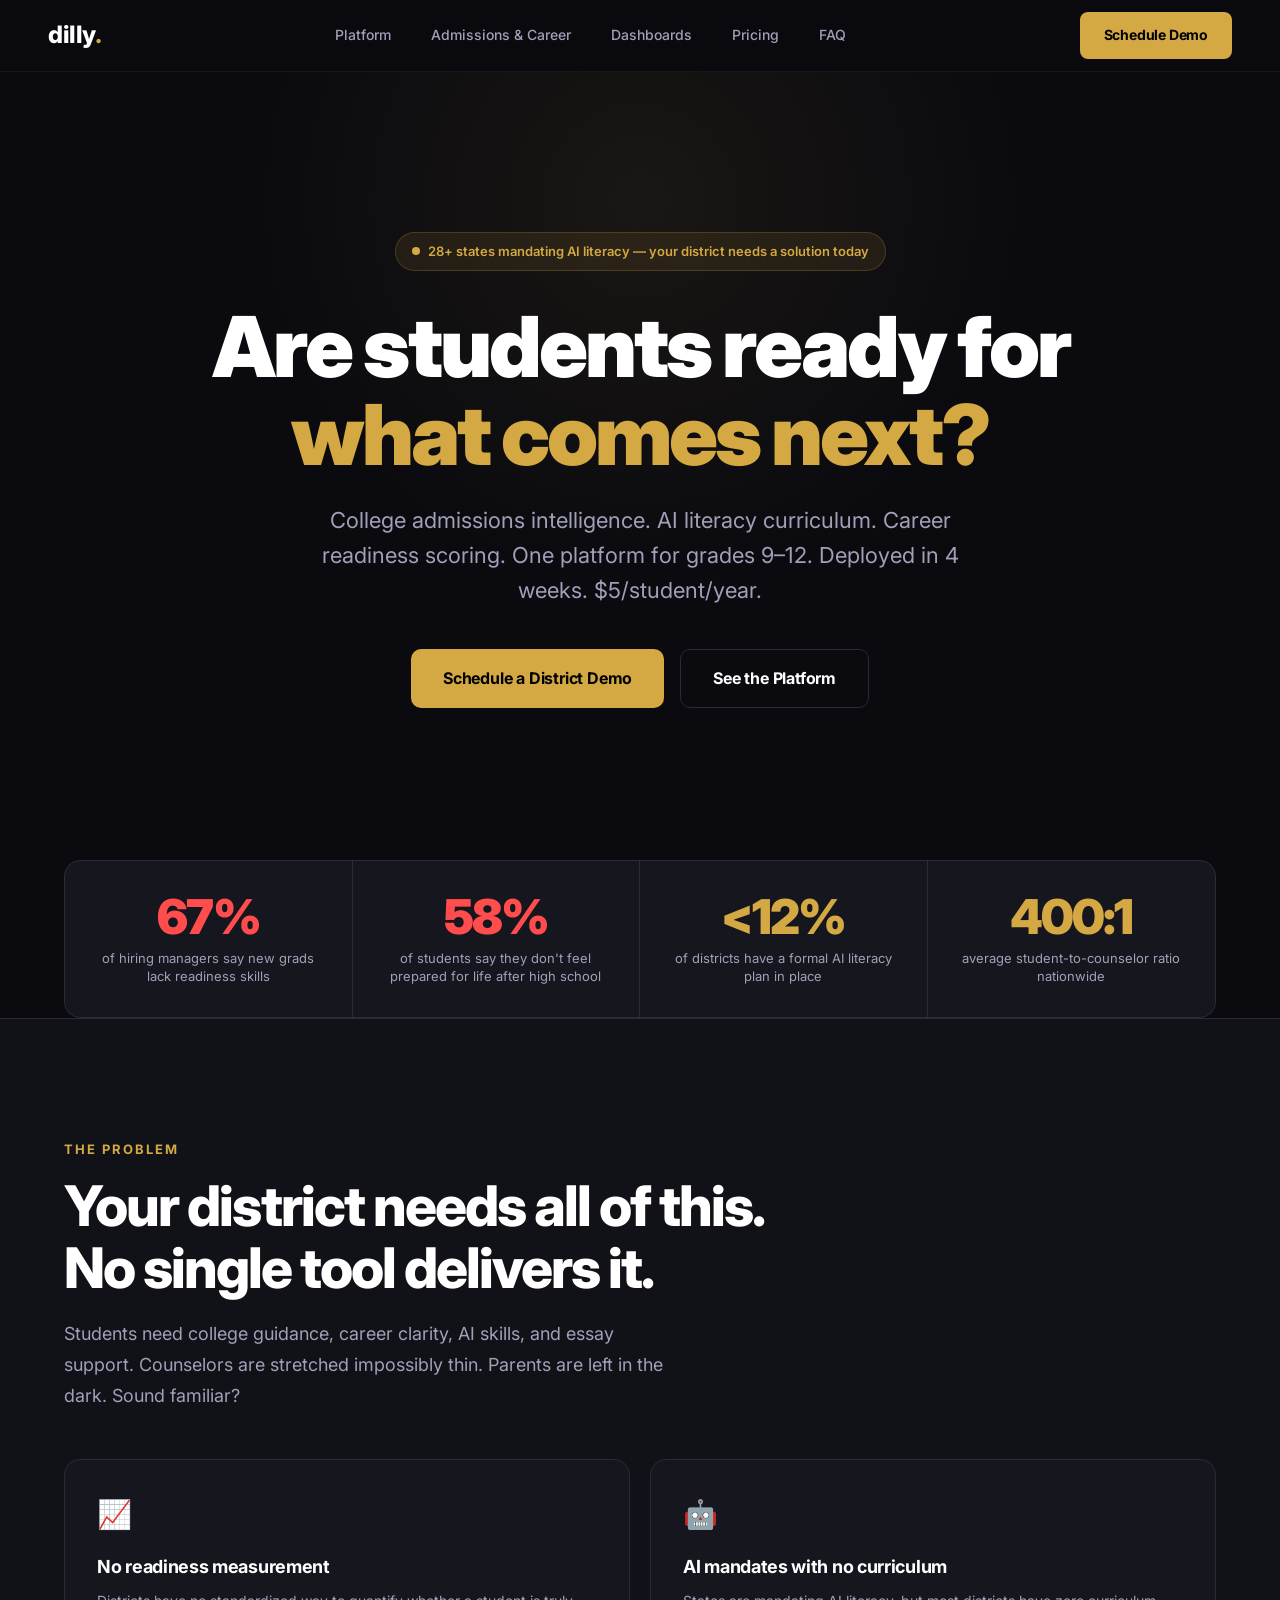
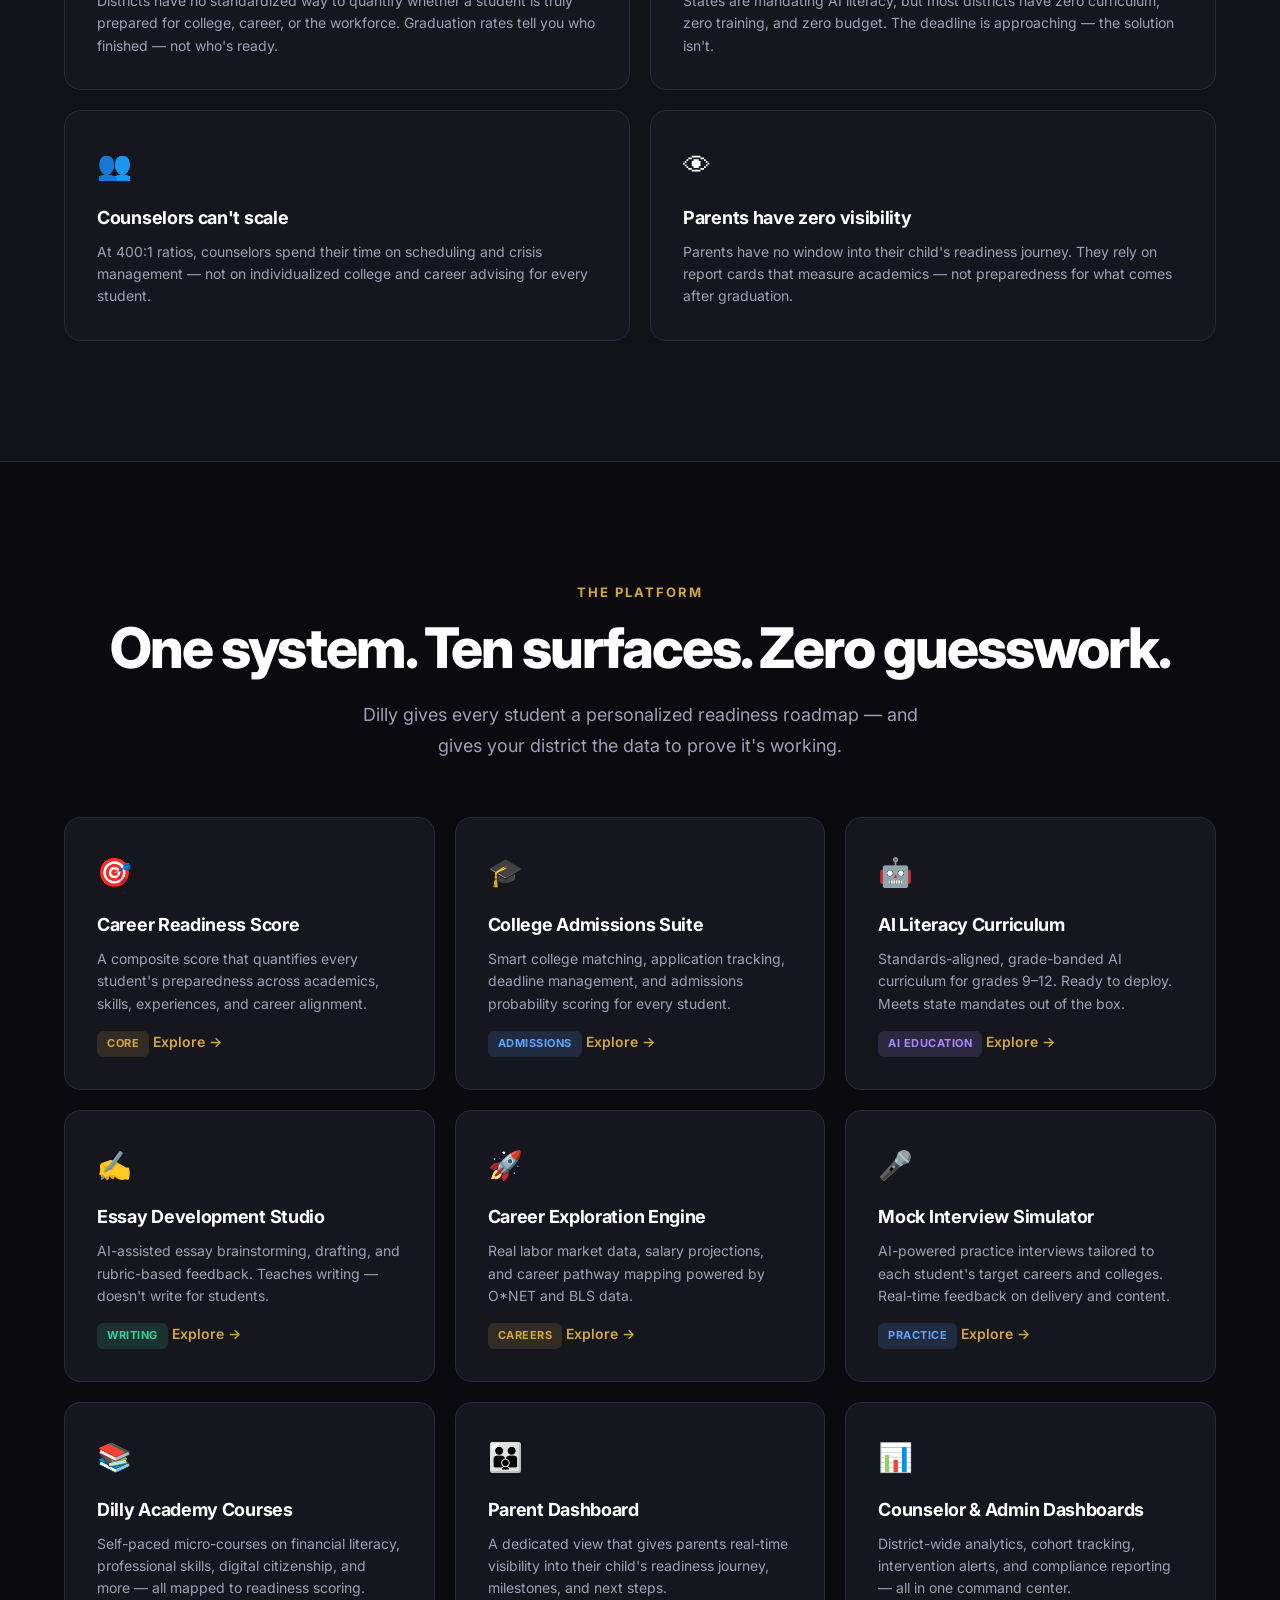
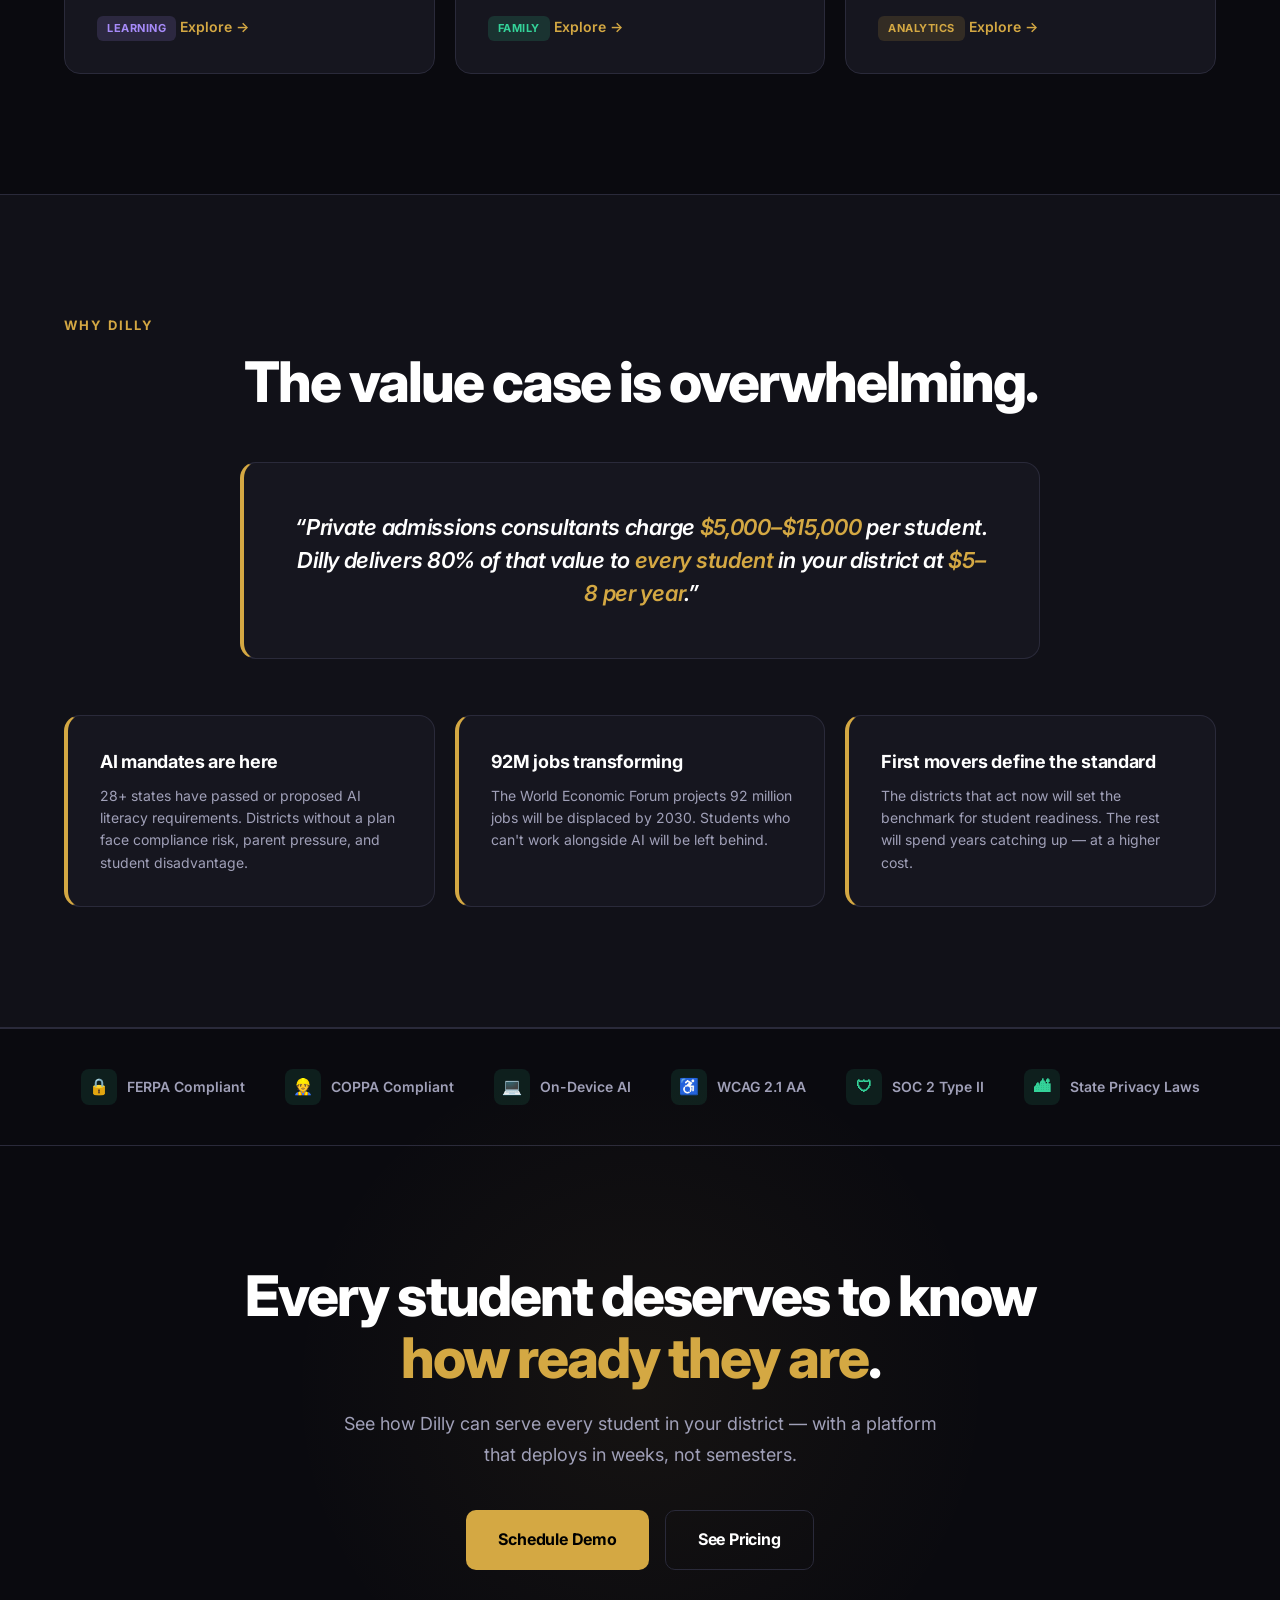
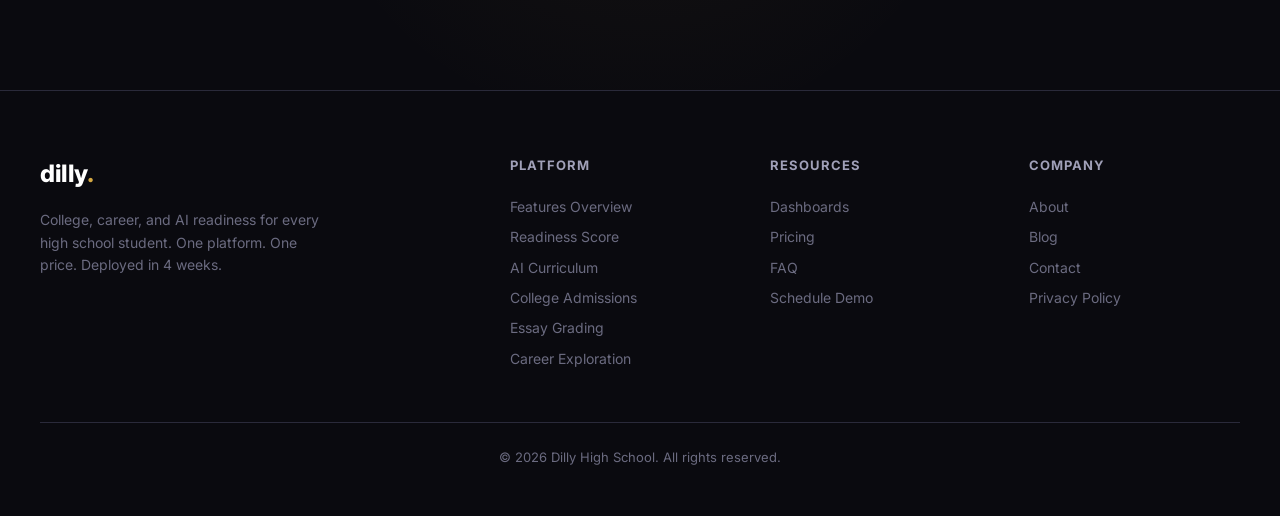
==== commit 23a4eb5c: "Update index.html" ====
--- a/index.html
+++ b/index.html
@@ -74,7 +74,7 @@
         <span class="pulse"></span>
         28+ states mandating AI literacy &mdash; your district needs a solution today
     </div>
-    <h1>Every student <span class="gold">ready</span> for what comes next.</h1>
+    <h1>Are students ready for<span class="gold"> what comes next?</span></h1>
     <p class="hero-sub">
         College admissions intelligence. AI literacy curriculum. Career readiness scoring. One platform for grades 9&ndash;12. Deployed in 4 weeks. $5/student/year.
     </p>
